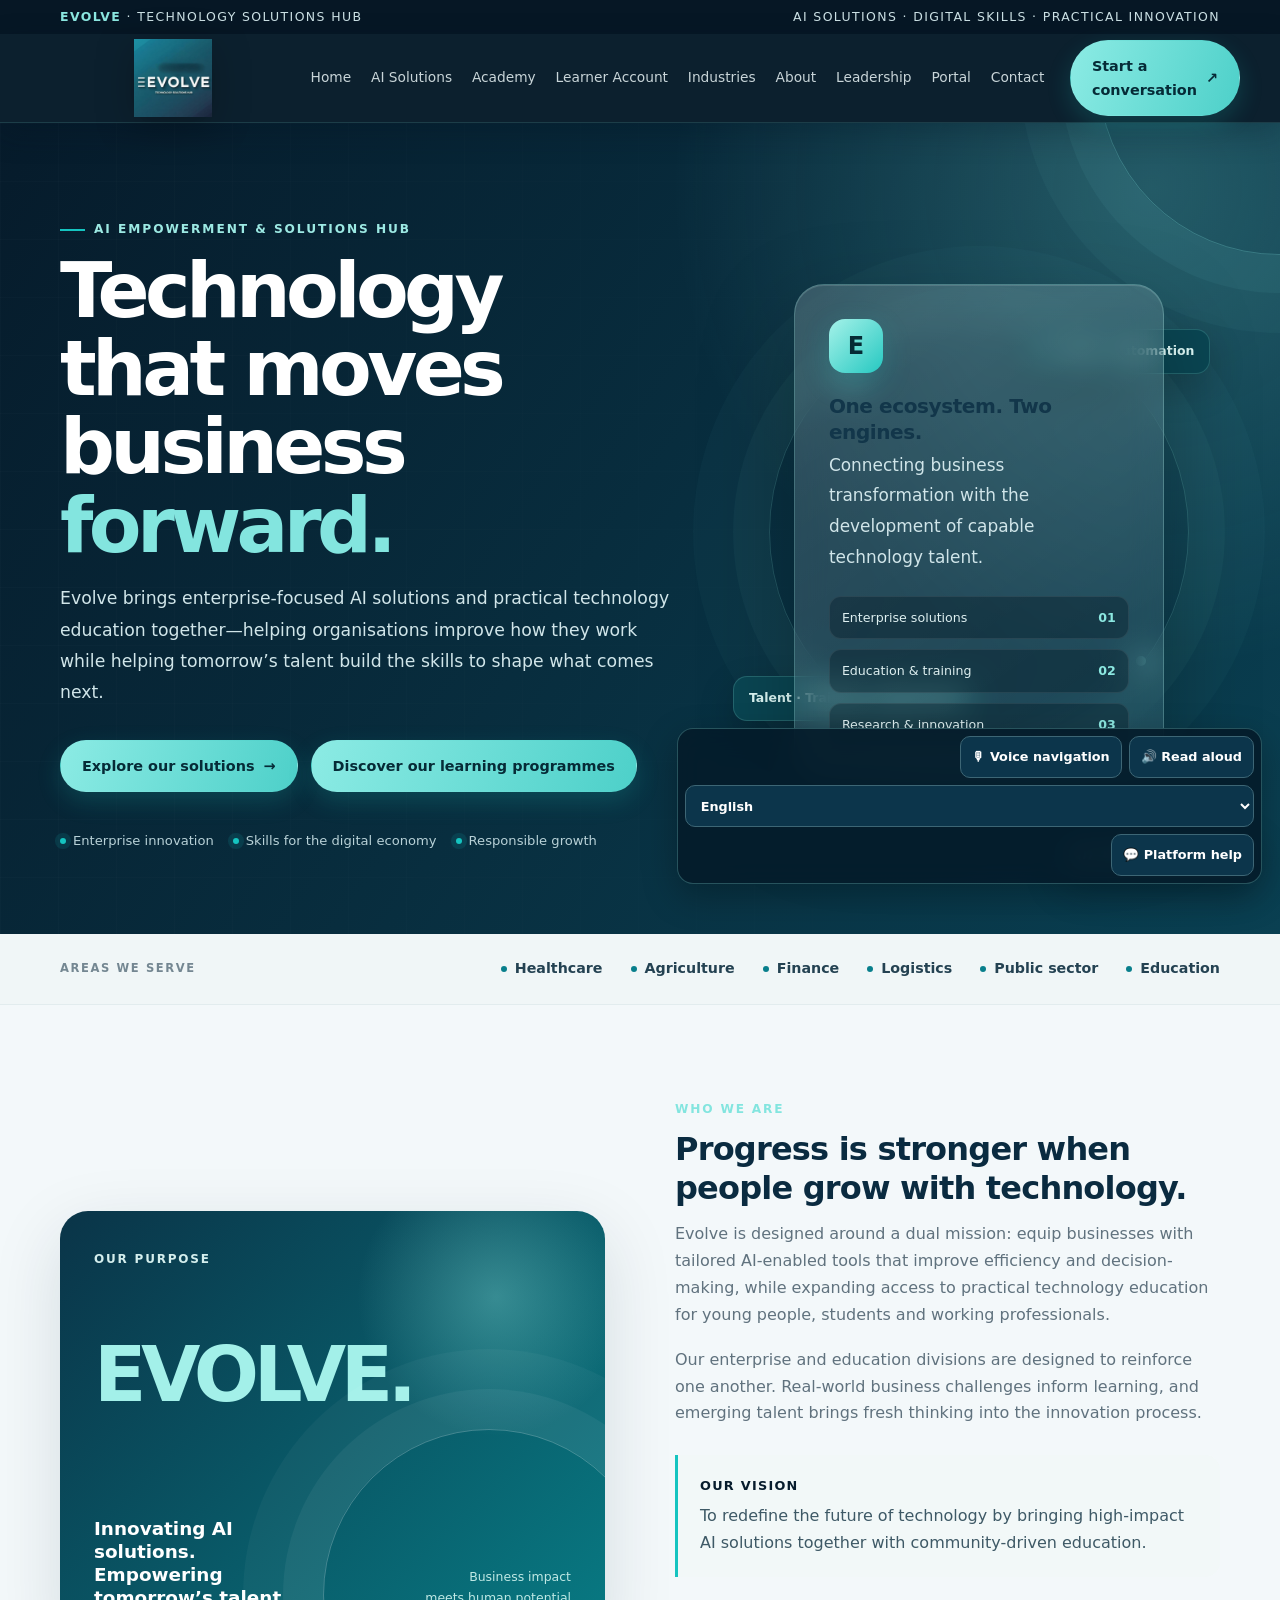
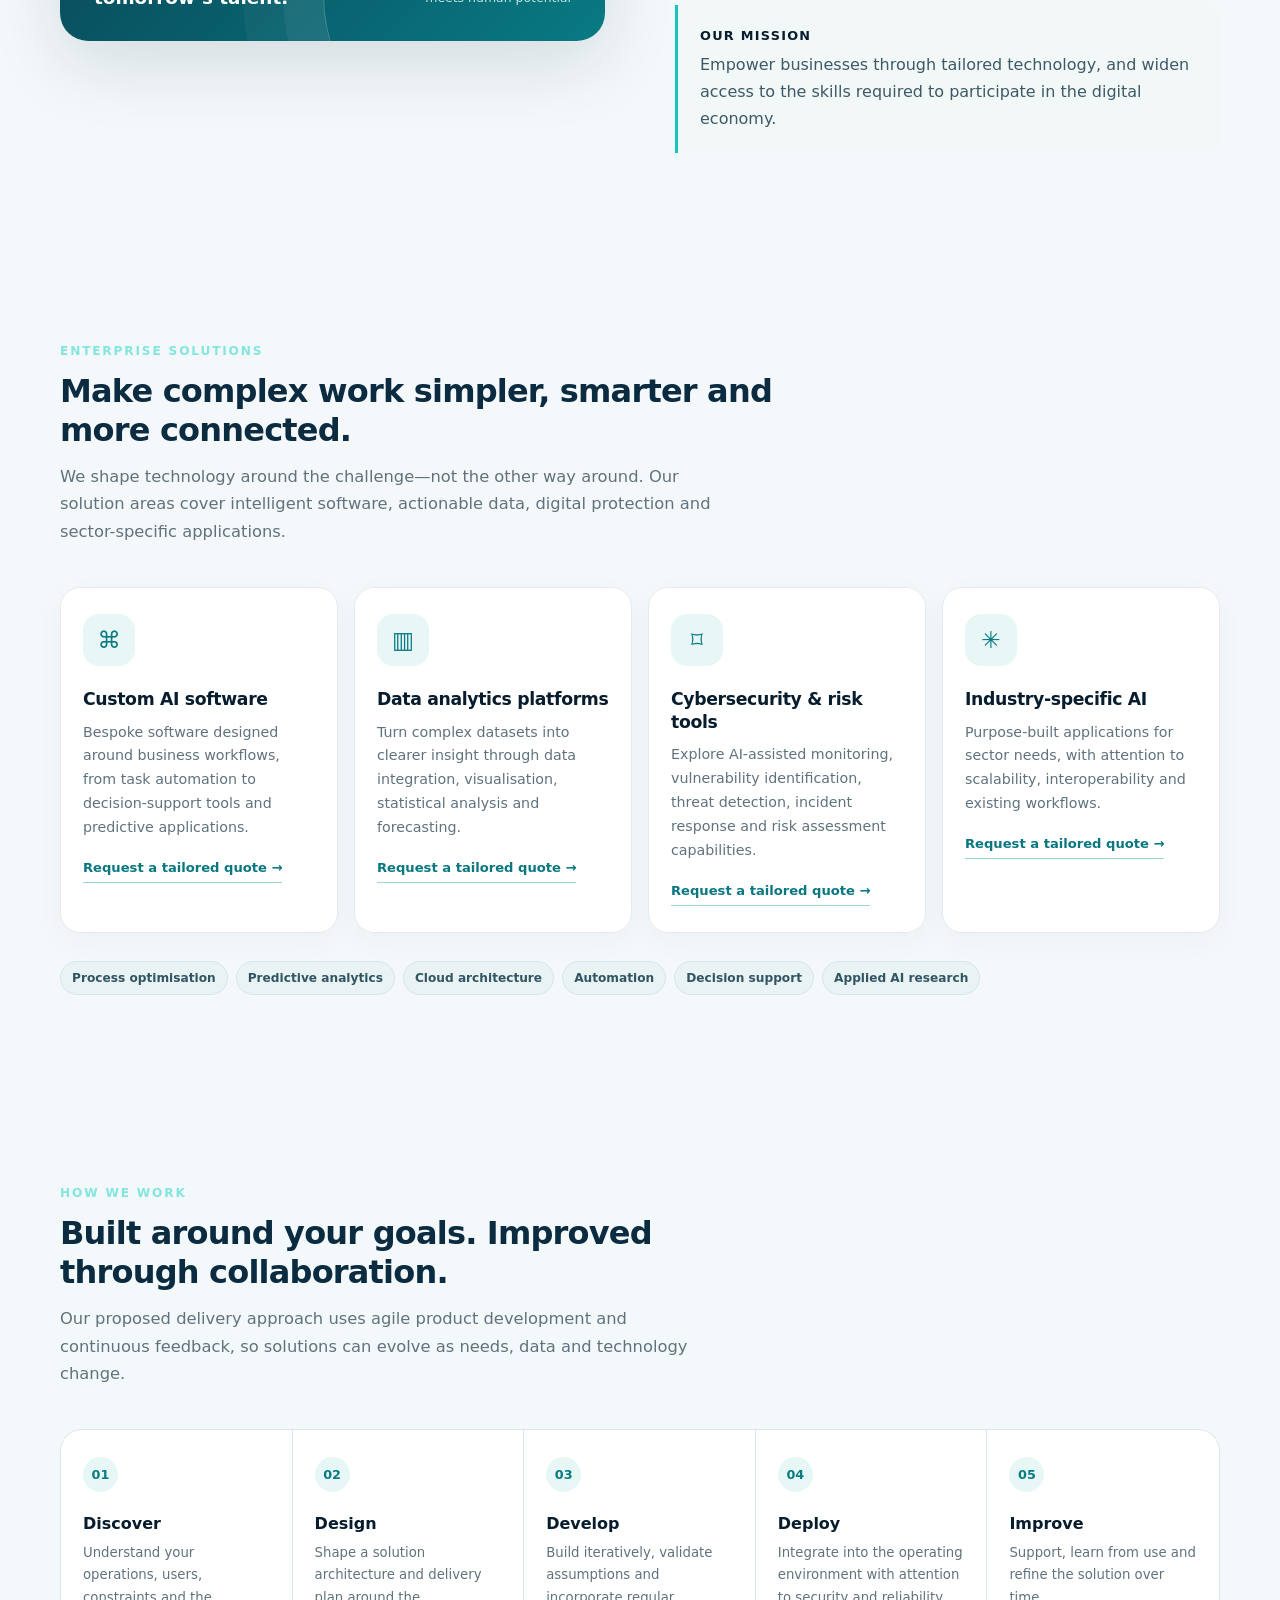
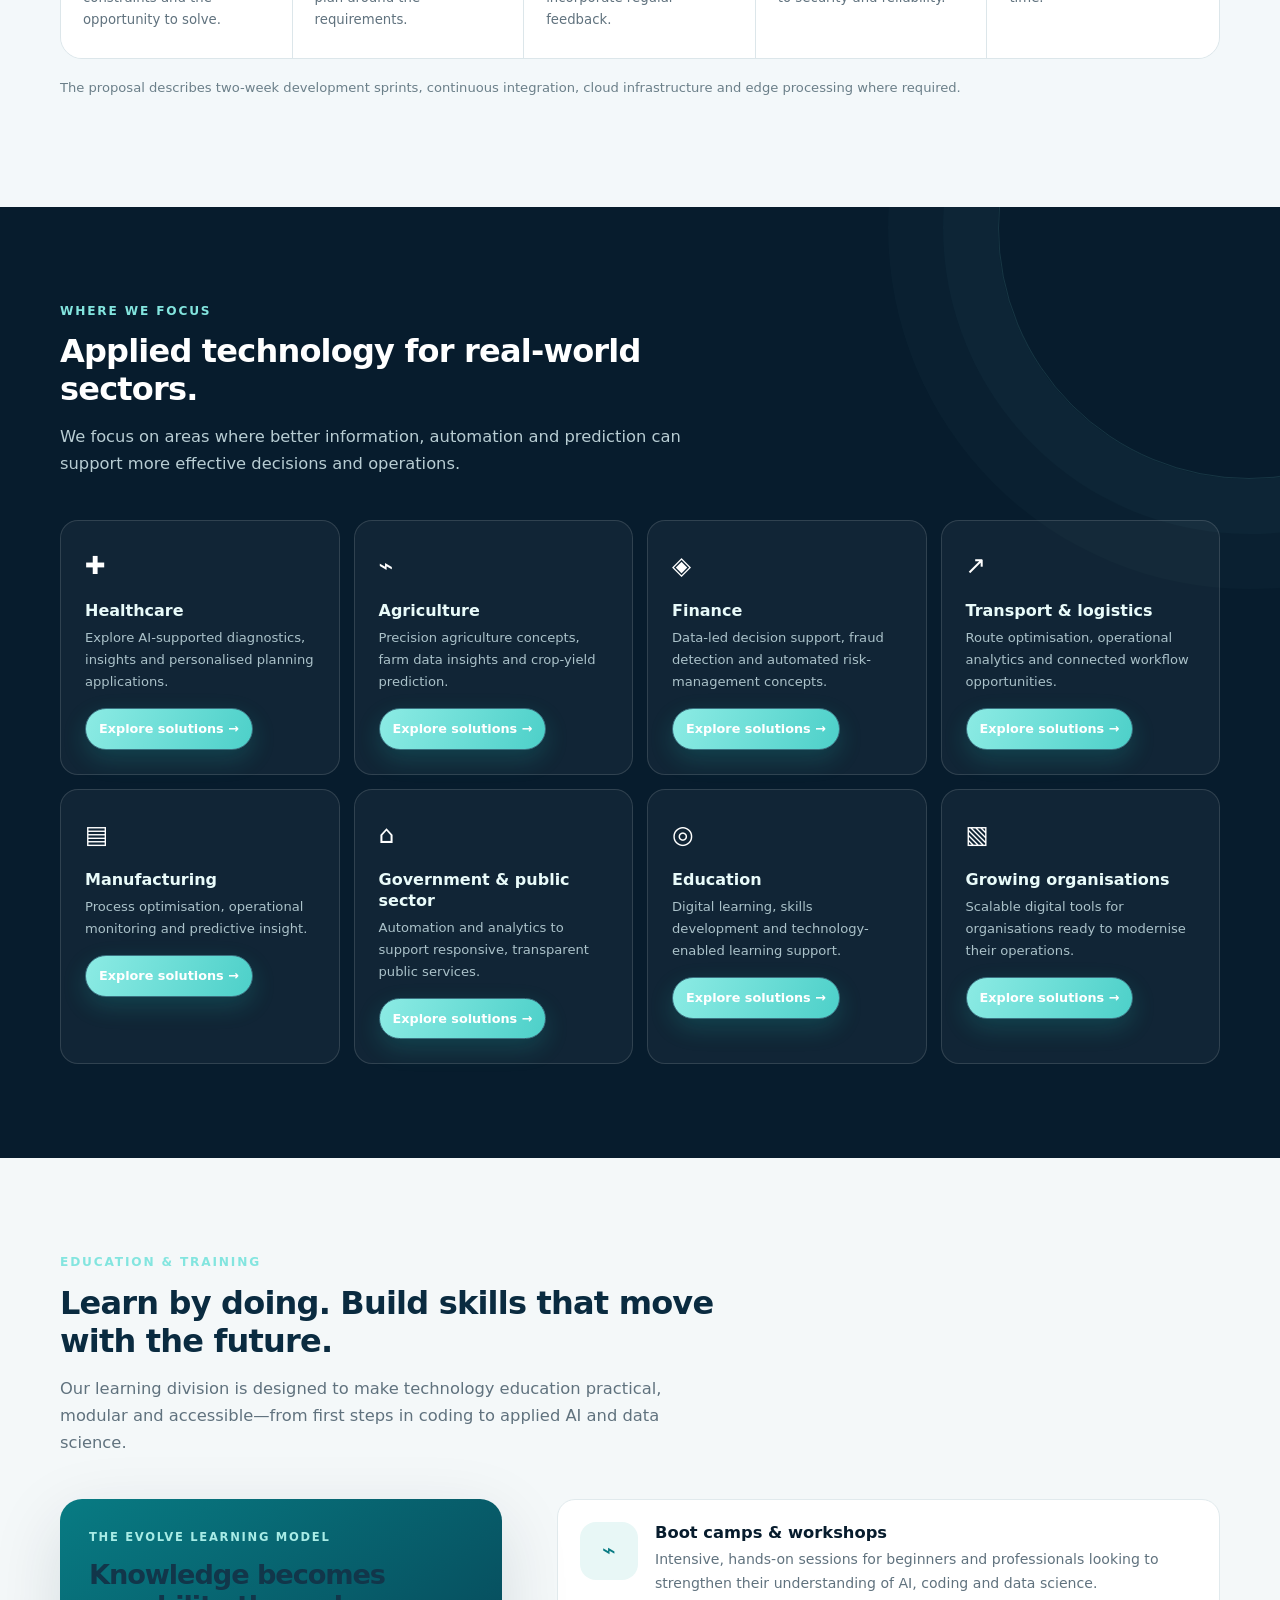
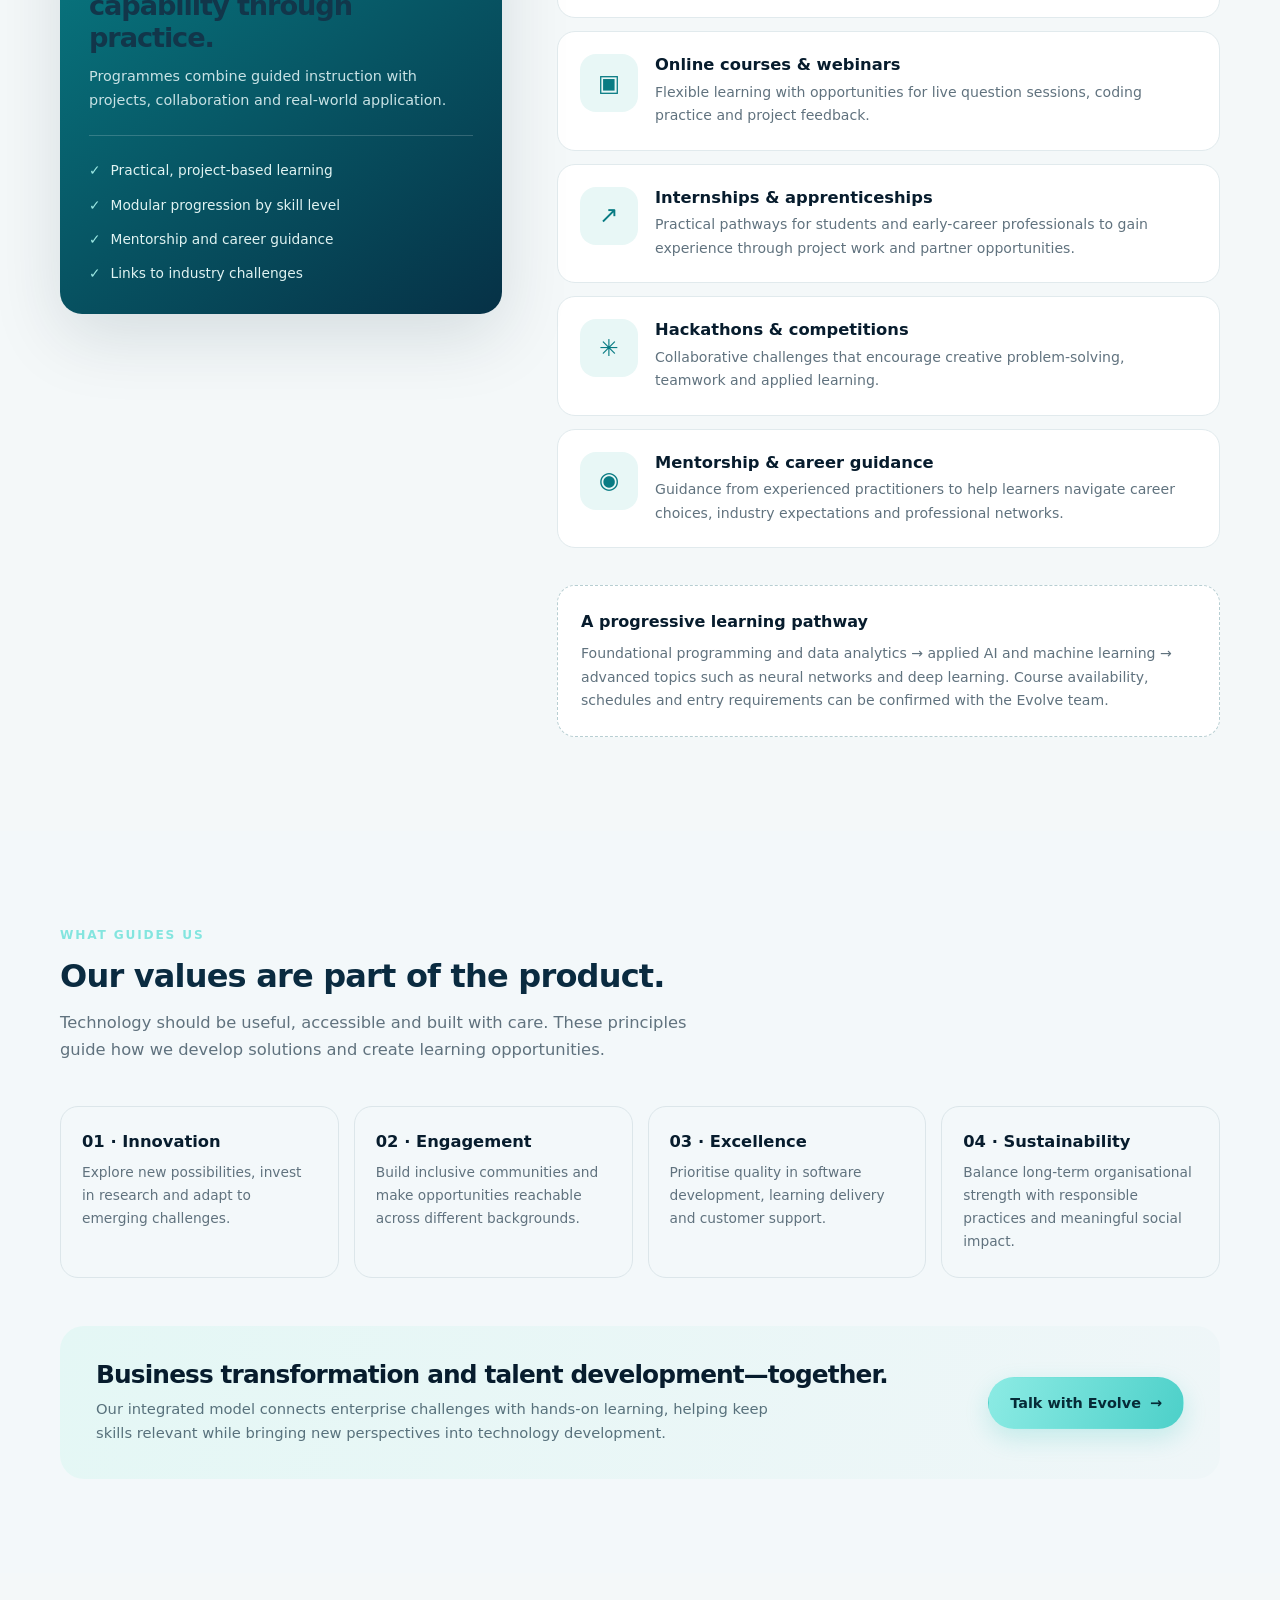
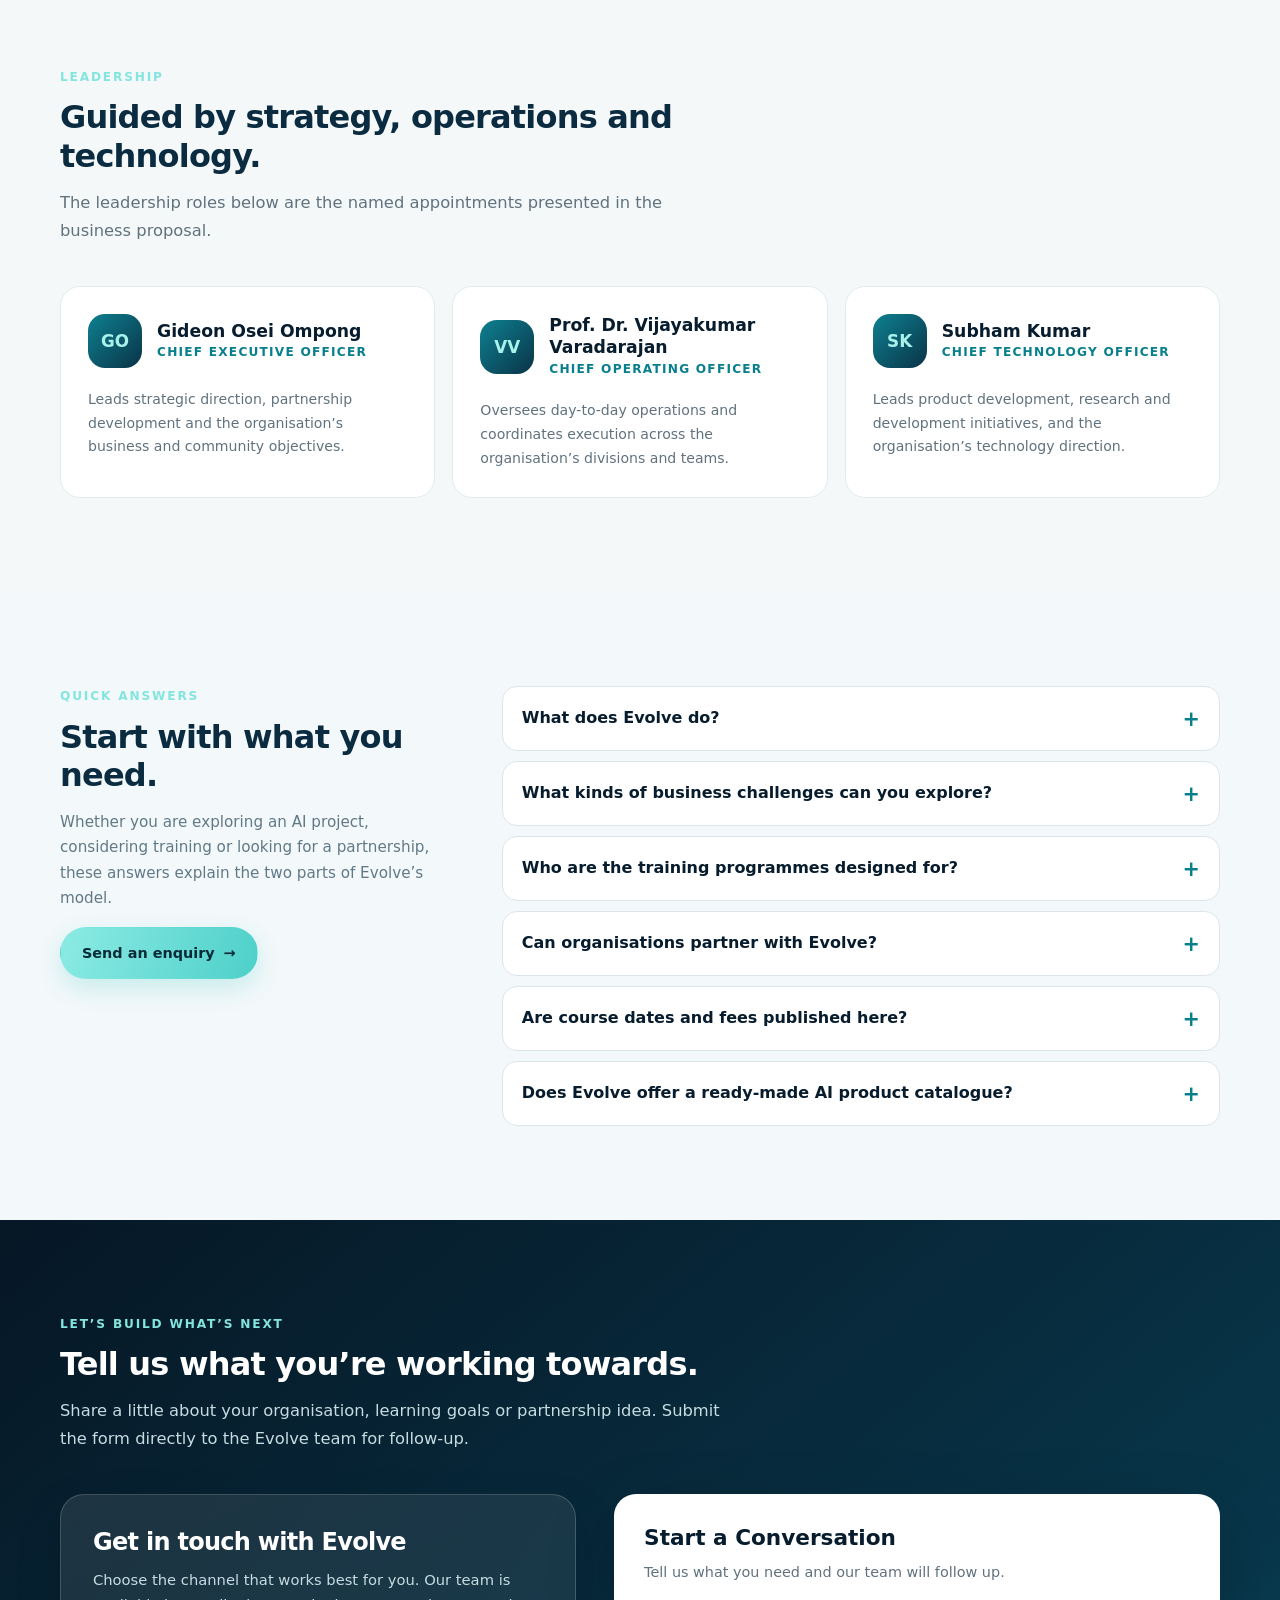
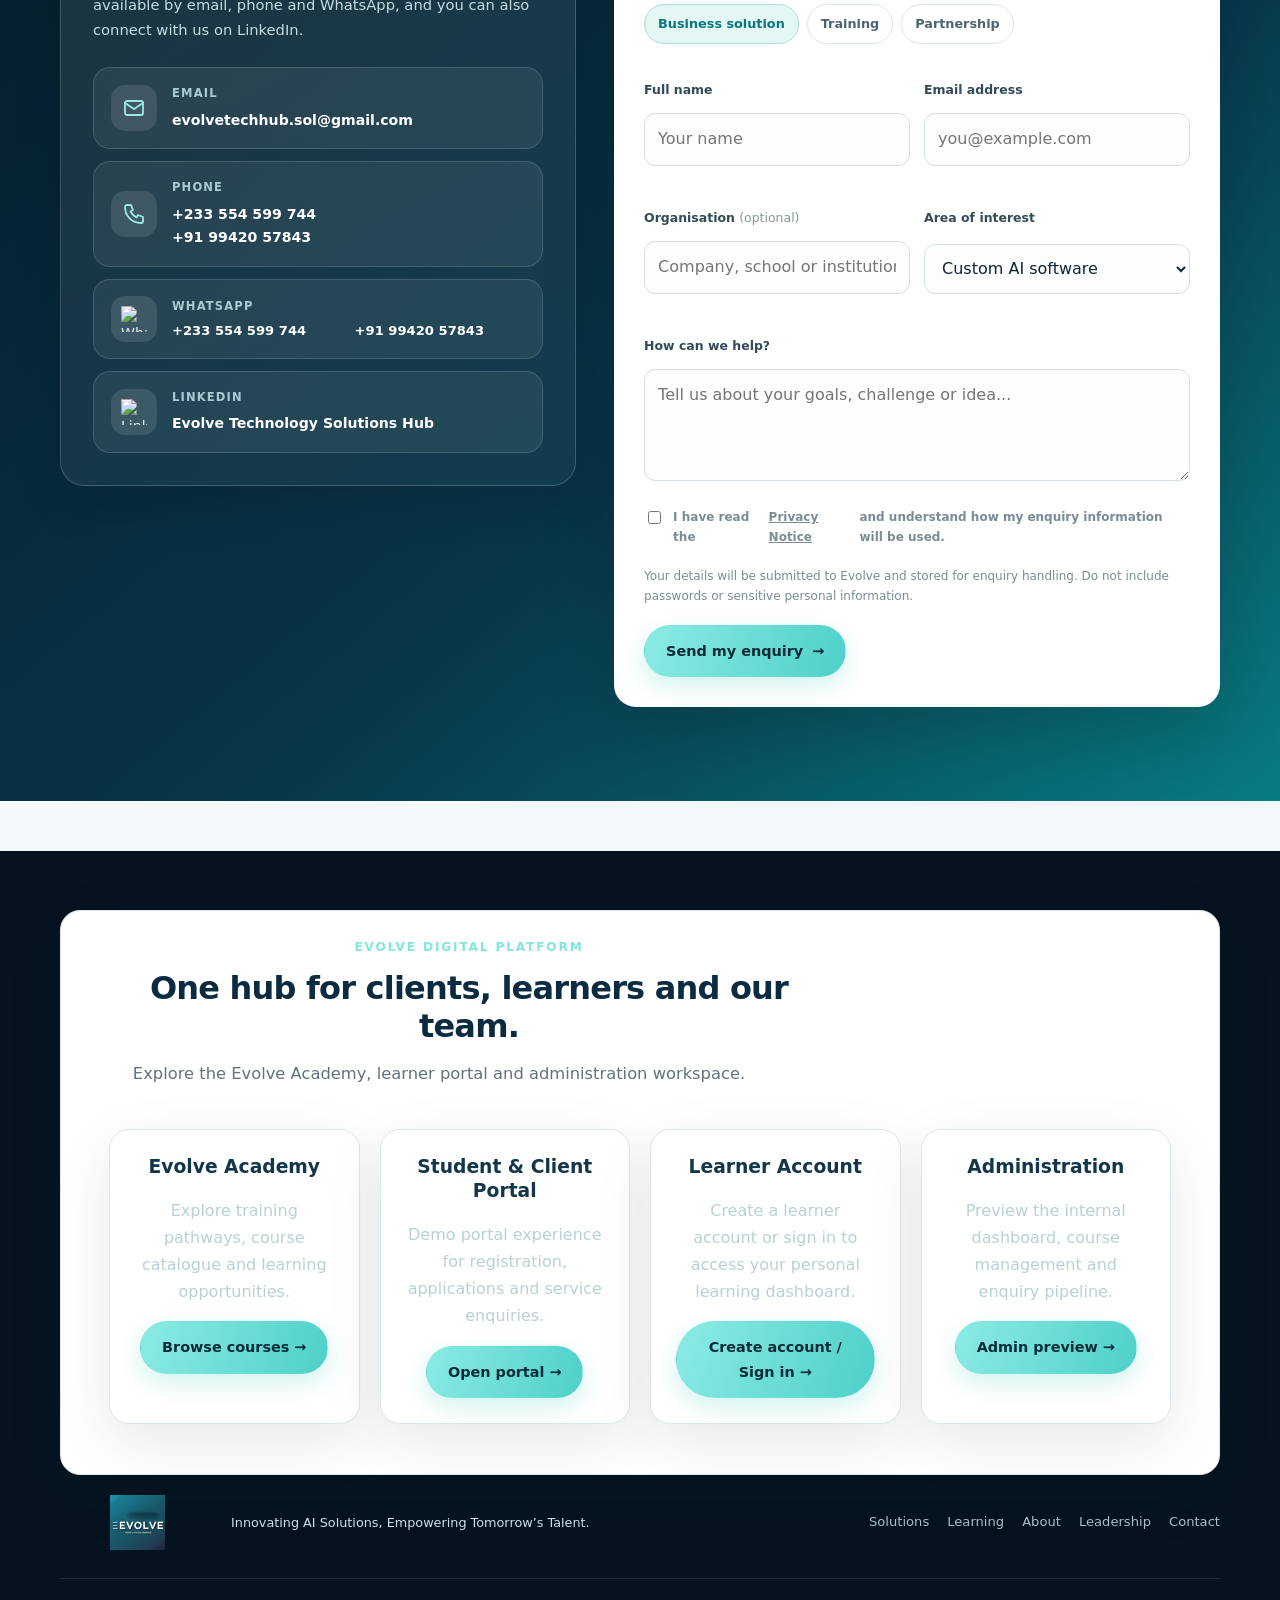
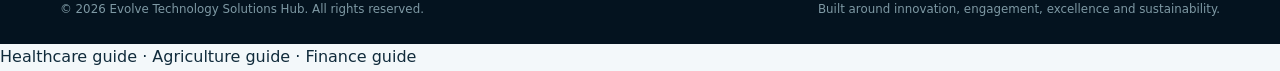
==== evolve-platform 3/index.html @ 127ca8e3 "Refine contact card layout to contain all contact details" ====
<!doctype html>
<html lang="en">
<head>
  <meta charset="utf-8" />
  <meta name="viewport" content="width=device-width, initial-scale=1" />
  <meta name="theme-color" content="#071c2d" />
  <meta name="description" content="Evolve Technology Solutions Hub combines enterprise AI solutions with practical technology education to help businesses innovate and talent thrive." />
  <meta property="og:title" content="Evolve | Technology Solutions Hub" />
  <meta property="og:description" content="Innovating AI solutions. Empowering tomorrow's talent." />
  <meta property="og:type" content="website" />
  <meta property="og:image" content="assets/evolve-logo.jpg" />
  <title>Evolve | Technology Solutions Hub</title>
  <link rel="icon" type="image/png" href="assets/favicon.png" />
  <link rel="manifest" href="manifest.webmanifest" />
  <style>
    :root {
      --navy: #071c2d;
      --navy-2: #0a2b40;
      --teal: #087f8c;
      --teal-bright: #15c4c0;
      --aqua: #8ce8e1;
      --ink: #102433;
      --muted: #60727e;
      --paper: #f5f8fa;
      --line: #dce6ea;
      --white: #fff;
      --shadow: 0 22px 70px rgba(6, 35, 52, .13);
      --radius: 22px;
      --max: 1160px;
    }
    * { box-sizing: border-box; }
    html { scroll-behavior: smooth; scroll-padding-top: 92px; }
    body { margin: 0; font-family: Inter, ui-sans-serif, system-ui, -apple-system, BlinkMacSystemFont, "Segoe UI", sans-serif; color: var(--ink); background: #fff; line-height: 1.65; }
    body.menu-open { overflow: hidden; }
    a { color: inherit; text-decoration: none; }
    button, input, select, textarea { font: inherit; }
    button { cursor: pointer; }
    img { max-width: 100%; display: block; }
    .container { width: min(var(--max), calc(100% - 44px)); margin-inline: auto; }
    .skip-link { position: absolute; left: 16px; top: -80px; z-index: 200; padding: 10px 14px; border-radius: 10px; background: #fff; color: var(--navy); }
    .skip-link:focus { top: 12px; }
    .topline { background: #061725; color: #cce1e5; font-size: .78rem; letter-spacing: .11em; text-transform: uppercase; }
    .topline-inner { display:flex; align-items:center; justify-content:space-between; gap:18px; min-height:34px; }
    .topline strong { color: var(--aqua); font-weight:700; }
    .header { position: sticky; top: 0; z-index: 100; background: rgba(7,28,45,.96); backdrop-filter: blur(16px); border-bottom: 1px solid rgba(255,255,255,.08); }
    .nav-wrap { display:flex; align-items:center; justify-content:space-between; min-height:82px; gap:24px; }
    .brand { display:flex; align-items:center; width:205px; flex:0 0 205px; overflow:hidden; }
    .brand img { width:205px; height:73px; object-fit:contain; object-position:center; border-radius:5px; }
    .nav { display:flex; align-items:center; gap:23px; color:#e7f2f4; font-size:.89rem; }
    .nav a { opacity:.86; transition:opacity .2s,color .2s; }
    .nav a:hover, .nav a:focus-visible { opacity:1; color:var(--aqua); }
    .nav-cta { display:flex; align-items:center; gap:10px; }
    .menu-toggle { display:none; border:1px solid rgba(255,255,255,.24); color:#fff; background:transparent; border-radius:12px; width:44px; height:44px; font-size:1.3rem; }
    .btn { display:inline-flex; align-items:center; justify-content:center; gap:10px; border:0; border-radius:999px; padding:13px 20px; font-weight:700; font-size:.9rem; transition:transform .2s, box-shadow .2s, background .2s; }
    .btn:hover { transform:translateY(-2px); }
    .btn-primary { color:#06232e; background:linear-gradient(105deg,var(--aqua),#63d7d0); box-shadow:0 9px 25px rgba(21,196,192,.18); }
    .btn-primary:hover { box-shadow:0 14px 32px rgba(21,196,192,.27); }
    .btn-outline { color:#fff; border:1px solid rgba(255,255,255,.3); background:rgba(255,255,255,.04); }
    .btn-outline:hover { background:rgba(255,255,255,.11); }
    .btn-dark { background:var(--navy); color:#fff; }
    .btn-light { background:#fff; color:var(--navy); border:1px solid var(--line); }
    .icon { width:19px; height:19px; display:inline-block; flex:0 0 auto; }

    .hero { position:relative; isolation:isolate; overflow:hidden; color:#fff; background:radial-gradient(ellipse at 78% 15%,rgba(21,196,192,.21),transparent 32%),radial-gradient(ellipse at 10% 95%,rgba(7,127,140,.34),transparent 35%),linear-gradient(124deg,#061725 0%,#082b40 57%,#07515b 100%); padding:95px 0 82px; }
    .hero:before { content:""; position:absolute; inset:0; z-index:-1; opacity:.26; background-image:linear-gradient(rgba(255,255,255,.06) 1px,transparent 1px),linear-gradient(90deg,rgba(255,255,255,.06) 1px,transparent 1px); background-size:58px 58px; mask-image:linear-gradient(90deg,black,transparent 88%); }
    .hero:after { content:""; position:absolute; z-index:-1; width:610px; height:610px; right:-210px; top:-230px; border:1px solid rgba(140,232,225,.16); border-radius:50%; box-shadow:0 0 0 55px rgba(140,232,225,.035),0 0 0 110px rgba(140,232,225,.025),0 0 0 165px rgba(140,232,225,.018); }
    .hero-grid { display:grid; grid-template-columns:1.16fr .84fr; align-items:center; gap:58px; }
    .eyebrow { display:inline-flex; align-items:center; gap:9px; color:#9ce9e3; font-size:.76rem; text-transform:uppercase; letter-spacing:.16em; font-weight:800; }
    .eyebrow:before { content:""; width:25px; height:2px; background:var(--teal-bright); }
    h1 { font-size:clamp(2.7rem,6.1vw,5.25rem); line-height:1.02; letter-spacing:-.055em; margin:19px 0 22px; max-width:760px; }
    h1 span { color:#83e5df; }
    .hero-copy { max-width:620px; color:#d4e5e9; font-size:1.08rem; line-height:1.8; }
    .hero-actions { display:flex; flex-wrap:wrap; align-items:center; gap:13px; margin-top:31px; }
    .hero-foot { display:flex; align-items:center; flex-wrap:wrap; gap:19px; margin-top:38px; color:#b8d1d7; font-size:.82rem; }
    .hero-foot span { display:inline-flex; align-items:center; gap:7px; }
    .hero-foot b { width:6px; height:6px; border-radius:50%; background:var(--teal-bright); box-shadow:0 0 0 5px rgba(21,196,192,.12); }
    .hero-panel { position:relative; min-height:410px; display:grid; place-items:center; }
    .orbit { position:absolute; width:min(390px,90vw); aspect-ratio:1; border:1px solid rgba(140,232,225,.2); border-radius:50%; box-shadow:0 0 0 36px rgba(140,232,225,.035),0 0 0 76px rgba(140,232,225,.025); }
    .orbit:before,.orbit:after { content:""; position:absolute; width:10px; height:10px; border-radius:50%; background:#8ce8e1; box-shadow:0 0 22px #8ce8e1; }
    .orbit:before { top:13%; left:18%; }.orbit:after { bottom:18%; right:10%; }
    .hub-card { position:relative; width:min(340px,100%); padding:30px; border:1px solid rgba(255,255,255,.17); border-radius:28px; background:linear-gradient(150deg,rgba(255,255,255,.13),rgba(255,255,255,.045)); box-shadow:0 32px 100px rgba(0,0,0,.22); backdrop-filter:blur(16px); }
    .hub-mark { width:54px; height:54px; border-radius:16px; display:grid; place-items:center; color:#052b35; background:linear-gradient(135deg,#a5f2e9,#26c8c1); font-size:1.5rem; font-weight:900; box-shadow:0 10px 30px rgba(21,196,192,.2); }
    .hub-card h3 { font-size:1.25rem; margin:20px 0 5px; letter-spacing:-.02em; }
    .hub-card p { color:#c7dfe3; font-size:.9rem; margin:0; }
    .hub-lines { margin-top:24px; display:grid; gap:10px; }
    .hub-line { display:flex; align-items:center; justify-content:space-between; gap:12px; padding:10px 12px; background:rgba(2,22,34,.35); border:1px solid rgba(255,255,255,.08); border-radius:12px; font-size:.79rem; color:#deeff0; }
    .hub-line span:last-child { color:#8ce8e1; font-weight:800; }
    .float-chip { position:absolute; padding:11px 15px; border-radius:14px; color:#dffaf8; background:#0a4653; border:1px solid rgba(140,232,225,.2); box-shadow:0 14px 36px rgba(0,0,0,.2); font-size:.78rem; font-weight:700; }
    .float-chip.one { top:9%; right:2%; }.float-chip.two { bottom:12%; left:-1%; }

    .trust-strip { background:#f0f6f7; border-bottom:1px solid #e2ecee; }
    .trust-inner { display:flex; align-items:center; justify-content:space-between; flex-wrap:wrap; gap:14px 28px; padding:23px 0; }
    .trust-label { color:#748792; font-size:.72rem; font-weight:800; letter-spacing:.14em; text-transform:uppercase; }
    .trust-items { display:flex; flex-wrap:wrap; gap:13px 28px; color:#244252; font-weight:750; font-size:.89rem; }
    .trust-items span { display:inline-flex; align-items:center; gap:8px; }
    .trust-items span:before { content:""; width:6px;height:6px;border-radius:50%;background:var(--teal); }
    section { padding:94px 0; }
    .section-head { max-width:720px; margin-bottom:42px; }
    .kicker { color:var(--teal); font-size:.76rem; font-weight:850; letter-spacing:.16em; text-transform:uppercase; }
    h2 { margin:11px 0 14px; font-size:clamp(2rem,4vw,3.25rem); line-height:1.12; letter-spacing:-.045em; color:var(--navy); }    .section-head p { margin:0; color:var(--muted); font-size:1.02rem; max-width:660px; }
    .two-col { display:grid; grid-template-columns:1fr 1fr; align-items:center; gap:70px; }
    .visual-panel { position:relative; min-height:430px; border-radius:28px; overflow:hidden; padding:34px; color:#fff; background:radial-gradient(circle at 80% 20%,rgba(140,232,225,.35),transparent 25%),linear-gradient(135deg,#0a3448,#087a83); box-shadow:var(--shadow); }
    .visual-panel:after { content:""; position:absolute; right:-50px; bottom:-120px; width:330px;height:330px;border:1px solid rgba(255,255,255,.24);border-radius:50%;box-shadow:0 0 0 40px rgba(255,255,255,.05),0 0 0 80px rgba(255,255,255,.035); }
    .visual-panel .big-word { display:block; font-size:clamp(3rem,6vw,5rem); font-weight:900; letter-spacing:-.07em; line-height:1; color:#a3f0e9; margin-top:65px; }
    .visual-panel .small-label { color:#d4eeed; letter-spacing:.15em; text-transform:uppercase; font-size:.75rem; font-weight:800; }
    .visual-panel .panel-bottom { position:absolute; bottom:32px; left:34px; right:34px; display:flex; justify-content:space-between; align-items:end; gap:16px; z-index:1; }
    .visual-panel .panel-bottom strong { max-width:210px; font-size:1.15rem; line-height:1.25; }
    .visual-panel .panel-bottom span { color:#bfe8e4; font-size:.78rem; text-align:right; }
    .mission-copy p { color:var(--muted); margin:0 0 18px; }
    .statement { margin-top:28px; padding:20px 22px; border-left:3px solid var(--teal-bright); background:#f2f8f8; border-radius:0 15px 15px 0; }
    .statement strong { display:block; color:var(--navy); font-size:.8rem; text-transform:uppercase; letter-spacing:.1em; margin-bottom:6px; }
    .statement p { margin:0; color:#3e5966; }

    .solutions { background:var(--paper); }
    .card-grid { display:grid; grid-template-columns:repeat(4,1fr); gap:16px; }
    .service-card { background:#fff; border:1px solid #e4ecef; border-radius:20px; padding:26px 22px; min-height:260px; box-shadow:0 8px 28px rgba(8,45,62,.035); transition:transform .22s,box-shadow .22s,border-color .22s; }
    .service-card:hover { transform:translateY(-6px); box-shadow:var(--shadow); border-color:#b4d8d9; }
    .service-icon { width:52px;height:52px;display:grid;place-items:center;border-radius:16px;background:#e8f7f6;color:#087b83;font-size:1.45rem;margin-bottom:22px; }
    .service-card h3 { margin:0 0 10px; font-size:1.08rem; color:var(--navy); letter-spacing:-.02em; }
    .service-card p { margin:0; color:var(--muted); font-size:.89rem; }
    .service-quote{display:inline-flex;align-items:center;margin-top:17px;color:#087780;font-size:.82rem;font-weight:850;text-decoration:none;border-bottom:1px solid #9bd7d3;padding-bottom:3px}.service-quote:hover{color:#064c59;border-color:#064c59}
    .tag-row { display:flex; flex-wrap:wrap; gap:8px; margin-top:28px; }
    .tag { background:#e9f3f4; border:1px solid #d5e6e8; color:#315563; padding:6px 11px; font-size:.76rem; font-weight:700; border-radius:999px; }

    .process-grid { display:grid; grid-template-columns:repeat(5,1fr); gap:0; border:1px solid var(--line); border-radius:22px; overflow:hidden; }
    .process-step { padding:27px 22px; border-right:1px solid var(--line); background:#fff; }
    .process-step:last-child { border-right:0; }
    .step-num { width:35px;height:35px;border-radius:50%;display:grid;place-items:center;color:#087b83;background:#e7f7f5;font-size:.8rem;font-weight:900;margin-bottom:22px; }
    .process-step h3 { color:var(--navy); font-size:1rem; margin:0 0 7px; }
    .process-step p { margin:0; font-size:.83rem; color:var(--muted); }
    .process-note { margin-top:18px; color:#6b7f89; font-size:.82rem; }

    .sectors { background:#071c2d; color:#fff; position:relative; overflow:hidden; }
    .sectors:after { content:""; position:absolute; width:500px;height:500px;border:1px solid rgba(140,232,225,.12);border-radius:50%;right:-220px;top:-230px;box-shadow:0 0 0 55px rgba(140,232,225,.025),0 0 0 110px rgba(140,232,225,.02); }
    .sectors h2 { color:#fff; }.sectors .section-head p { color:#b8cdd3; }
    .sector-grid { display:grid; grid-template-columns:repeat(4,1fr); gap:14px; position:relative; z-index:1; }
    .sector-card { padding:24px; min-height:168px; border:1px solid rgba(255,255,255,.13); border-radius:18px; background:rgba(255,255,255,.045); transition:background .2s,transform .2s; }
    .sector-card:hover { background:rgba(255,255,255,.09); transform:translateY(-4px); }
    .sector-card .sector-emoji { font-size:1.55rem; }.sector-card h3 { color:#e9fbfa; margin:15px 0 5px; font-size:1rem; }.sector-card p { color:#abc2ca; font-size:.82rem; margin:0; }

    .learning { background:#f4f8f9; }
    .learning-layout { display:grid; grid-template-columns:.8fr 1.2fr; gap:55px; align-items:start; }
    .learning-aside { position:sticky; top:115px; padding:29px; color:#fff; border-radius:22px; background:linear-gradient(145deg,#087b83,#063146); box-shadow:var(--shadow); }
    .learning-aside .label { font-size:.72rem; color:#a8ece6; text-transform:uppercase; letter-spacing:.15em; font-weight:800; }
    .learning-aside h3 { margin:12px 0 11px; font-size:1.7rem; letter-spacing:-.04em; line-height:1.15; }
    .learning-aside p { color:#c8e2e5; font-size:.9rem; margin:0; }
    .learning-aside .mini-line { height:1px; background:rgba(255,255,255,.18); margin:23px 0; }
    .learning-aside ul { padding:0; list-style:none; display:grid; gap:11px; margin:0; color:#e0f3f2; font-size:.86rem; }
    .learning-aside li:before { content:"✓"; margin-right:10px; color:#9ce9e3; font-weight:900; }
    .learning-list { display:grid; gap:13px; }
    .learning-item { display:grid; grid-template-columns:58px 1fr; gap:17px; padding:22px; background:#fff; border:1px solid #e1eaed; border-radius:18px; }
    .learning-item .service-icon { margin:0; width:58px; height:58px; }
    .learning-item h3 { margin:0 0 5px; color:var(--navy); font-size:1.02rem; }.learning-item p { margin:0; color:var(--muted); font-size:.88rem; }
    .pathway { margin-top:24px; padding:23px; background:#fff; border:1px dashed #b7ced2; border-radius:18px; }
    .pathway strong { color:var(--navy); }.pathway p { color:var(--muted); font-size:.88rem; margin:6px 0 0; }

    .values-grid { display:grid; grid-template-columns:repeat(4,1fr); gap:15px; }
    .value-card { padding:24px 21px; border:1px solid var(--line); border-radius:18px; }
    .value-card h3 { color:var(--navy); margin:0 0 9px; font-size:1.02rem; }.value-card p { color:var(--muted); margin:0; font-size:.86rem; }
    .dual-banner { margin-top:48px; padding:33px 36px; border-radius:24px; background:linear-gradient(110deg,#e4f7f5,#eff6f8); display:flex; justify-content:space-between; align-items:center; gap:25px; }
    .dual-banner h3 { color:var(--navy); font-size:1.55rem; letter-spacing:-.035em; margin:0 0 5px; }.dual-banner p { color:#58717c; margin:0; font-size:.92rem; max-width:690px; }

    .leadership { background:#f4f8f9; }
    .leaders { display:grid; grid-template-columns:repeat(3,1fr); gap:17px; }
    .leader { padding:27px; background:#fff; border:1px solid #e2ebee; border-radius:20px; }
    .leader-top { display:flex; align-items:center; gap:15px; margin-bottom:20px; }
    .avatar { width:54px;height:54px; flex:0 0 54px; display:grid;place-items:center;border-radius:17px;background:linear-gradient(135deg,#0d8190,#0a3348);color:#a9f2eb;font-weight:900; font-size:1.05rem; }
    .leader h3 { color:var(--navy); font-size:1.08rem; margin:0; }.leader .role { color:var(--teal); font-weight:800; font-size:.76rem; text-transform:uppercase; letter-spacing:.1em; }
    .leader p { margin:0; color:var(--muted); font-size:.88rem; }
    .leadership-note { margin-top:17px; color:#72858e; font-size:.82rem; }

    .faq-grid { display:grid; grid-template-columns:.7fr 1.3fr; gap:55px; align-items:start; }
    .faq-aside { color:var(--muted); font-size:.95rem; }.faq-list { display:grid; gap:10px; }
    details { border:1px solid var(--line); border-radius:15px; background:#fff; padding:0 19px; }
    summary { cursor:pointer; list-style:none; padding:18px 28px 18px 0; color:var(--navy); font-weight:750; position:relative; }
    summary::-webkit-details-marker { display:none; }
    summary:after { content:"+"; position:absolute; right:0; top:15px; color:var(--teal); font-size:1.3rem; }
    details[open] summary:after { content:"−"; }
    details p { color:var(--muted); margin:0 0 18px; font-size:.9rem; }

    .contact { background:linear-gradient(140deg,#061725,#08364a 62%,#087c83); color:#fff; }
    .contact h2 { color:#fff; }.contact .section-head p { color:#c6dce1; }
    .contact-grid { display:grid; grid-template-columns:.92fr 1.08fr; gap:38px; align-items:start; }
    .contact-info { padding:32px; border:1px solid rgba(255,255,255,.18); border-radius:24px; background:linear-gradient(155deg,rgba(255,255,255,.095),rgba(255,255,255,.045)); box-shadow:0 18px 48px rgba(0,0,0,.12); }
    .contact-info h3 { margin:0 0 9px; font-size:1.5rem; letter-spacing:-.03em; color:#fff; }.contact-info p { color:#c6dce1; font-size:.92rem; line-height:1.7; margin:0 0 25px; }
    .contact-points { display:grid; grid-template-columns:1fr; gap:12px; color:#e2f2f3; font-size:.88rem; }
    .contact-item { display:flex; align-items:center; gap:15px; min-width:0; padding:16px 17px; border:1px solid rgba(255,255,255,.14); border-radius:17px; background:rgba(255,255,255,.065); }
    .contact-item.wide { grid-column:auto; }
    .contact-icon { width:46px; height:46px; flex:0 0 46px; display:grid; place-items:center; border-radius:14px; background:rgba(255,255,255,.11); }
    .contact-icon img { width:26px; height:26px; object-fit:contain; }
    .contact-icon svg { width:24px; height:24px; fill:none; stroke:#9ce9e3; stroke-width:1.8; stroke-linecap:round; stroke-linejoin:round; }
    .contact-item > div { min-width:0; flex:1; }
    .contact-label { display:block; color:#a9cbd2; font-size:.72rem; font-weight:800; letter-spacing:.1em; text-transform:uppercase; margin-bottom:5px; }
    .contact-item a { color:#fff; display:inline-block; max-width:100%; overflow-wrap:anywhere; font-weight:650; line-height:1.55; }
    .contact-item a:hover { color:#9ce9e3; text-decoration:underline; }
    .contact-links { display:grid; grid-template-columns:repeat(2,minmax(0,1fr)); gap:7px 12px; }
    .contact-links a { font-size:.82rem; white-space:nowrap; }
    .form-card { padding:30px; color:var(--ink); background:#fff; border-radius:22px; box-shadow:0 24px 70px rgba(0,0,0,.17); }
    .form-tabs { display:flex; gap:8px; flex-wrap:wrap; margin-bottom:22px; }
    .form-tab { border:1px solid #dbe6e9; border-radius:999px; padding:8px 13px; background:#fff; color:#4b6470; font-size:.8rem; font-weight:800; }
    .form-tab[aria-pressed="true"] { background:#e5f7f5; color:#087780; border-color:#a7deda; }
    .form-grid { display:grid; grid-template-columns:1fr 1fr; gap:14px; }
    .field { display:grid; gap:6px; }.field.full { grid-column:1/-1; }
    .field label { color:#314b58; font-size:.78rem; font-weight:800; }
    .field input,.field select,.field textarea { width:100%; border:1px solid #d5e1e5; border-radius:11px; padding:12px 13px; color:var(--ink); background:#fbfdfe; outline:0; }
    .field input:focus,.field select:focus,.field textarea:focus { border-color:#0b9fa0; box-shadow:0 0 0 3px rgba(21,196,192,.13); }
    .field textarea { min-height:112px; resize:vertical; }
    .form-note { color:#788c95; font-size:.75rem; margin:12px 0 19px; }
    .form-status { display:none; margin-top:15px; padding:13px; color:#285664; background:#eaf8f6; border:1px solid #ccece7; border-radius:12px; font-size:.83rem; }
    .form-status.show { display:block; }.form-status button { border:0; background:none; color:#087780; font-weight:900; text-decoration:underline; padding:0; }    .footer { background:#04131f; color:#a9c0c9; padding:39px 0 24px; }
    .footer-top { display:flex; justify-content:space-between; align-items:center; gap:25px; padding-bottom:28px; border-bottom:1px solid rgba(255,255,255,.1); }
    .footer-brand { display:flex; align-items:center; gap:16px; }.footer-brand img { width:155px; height:55px; object-fit:contain; border-radius:4px; }.footer-brand span { color:#cfe0e5; font-size:.8rem; }
    .footer-links { display:flex; flex-wrap:wrap; gap:18px; font-size:.82rem; }.footer-links a:hover { color:#91e7df; }
    .footer-bottom { display:flex; align-items:center; justify-content:space-between; gap:18px; padding-top:21px; color:#7e99a4; font-size:.74rem; }
    .speak-control { position:fixed; right:22px; bottom:22px; z-index:50; display:flex; align-items:center; gap:9px; padding:12px 16px; border:1px solid rgba(255,255,255,.1); border-radius:999px; background:#0a3949; color:#fff; box-shadow:0 12px 35px rgba(3,21,32,.3); font-size:.82rem; font-weight:800; }
    .speak-control:hover { background:#0d5260; }.speak-control[aria-pressed="true"] { background:#0b7a80; }
    .reveal { opacity:0; transform:translateY(18px); transition:opacity .65s ease,transform .65s ease; }.reveal.visible { opacity:1; transform:none; }
    :focus-visible { outline:3px solid #40c9c0; outline-offset:3px; }
    @media (max-width:1000px) {
      .nav { gap:14px; font-size:.82rem; }.nav-cta .btn { padding:11px 15px; }
      .hero-grid { gap:28px; }.card-grid { grid-template-columns:repeat(2,1fr); }.sector-grid { grid-template-columns:repeat(2,1fr); }
      .process-grid { grid-template-columns:repeat(3,1fr); }.process-step:nth-child(3) { border-right:0; }.process-step:nth-child(-n+3) { border-bottom:1px solid var(--line); }
      .values-grid { grid-template-columns:repeat(2,1fr); }
    }
    @media (max-width:760px) {
      .container { width:min(100% - 32px,var(--max)); }.topline-inner { justify-content:center; text-align:center; }.topline-inner span:last-child { display:none; }
      .nav-wrap { min-height:72px; }.brand { width:174px; flex-basis:174px; }.brand img { width:174px; height:62px; }
      .menu-toggle { display:inline-grid; place-items:center; }.nav-cta { margin-left:auto; }.nav-cta .btn { display:none; }
      .nav { display:none; position:fixed; inset:72px 0 0; padding:25px 28px 40px; background:#071c2d; flex-direction:column; align-items:stretch; gap:0; overflow-y:auto; font-size:1rem; }
      .nav.open { display:flex; }.nav a { padding:16px 0; border-bottom:1px solid rgba(255,255,255,.09); }
      .hero { padding:70px 0 62px; }.hero-grid { grid-template-columns:1fr; }.hero h1 { font-size:clamp(2.8rem,13vw,4.3rem); }.hero-panel { min-height:340px; }.orbit { width:280px; }.hub-card { width:min(310px,100%); }.float-chip.one { right:0; }.float-chip.two { left:0; }
      section { padding:70px 0; }.two-col,.learning-layout,.faq-grid,.contact-grid { grid-template-columns:1fr; gap:30px; }.visual-panel { min-height:330px; }.learning-aside { position:relative; top:auto; }
      .leaders { grid-template-columns:1fr; }.process-grid { grid-template-columns:1fr 1fr; }.process-step { border-bottom:1px solid var(--line); }.process-step:nth-child(odd) { border-right:1px solid var(--line); }.process-step:nth-child(even) { border-right:0; }.process-step:last-child { grid-column:1/-1; border-bottom:0; }
      .dual-banner { flex-direction:column; align-items:flex-start; padding:27px; }.footer-top,.footer-bottom { flex-direction:column; align-items:flex-start; }.speak-control { right:13px; bottom:13px; padding:11px 13px; }
    }
    @media (max-width:480px) {
      .hero-actions .btn { width:100%; }.trust-inner { align-items:flex-start; }.trust-items { gap:10px 15px; font-size:.8rem; }
      .card-grid,.sector-grid,.values-grid { grid-template-columns:1fr; }.service-card { min-height:unset; }.process-grid { grid-template-columns:1fr; }.process-step,.process-step:nth-child(odd),.process-step:nth-child(even) { border-right:0; border-bottom:1px solid var(--line); }.process-step:last-child { grid-column:auto; border-bottom:0; }
      .learning-item { grid-template-columns:48px 1fr; padding:17px; gap:13px; }.learning-item .service-icon { width:48px;height:48px; }.form-card { padding:21px; }.form-grid { grid-template-columns:1fr; }.field.full { grid-column:auto; }
      .footer-brand { align-items:flex-start; flex-direction:column; gap:9px; }
    }
    @media (prefers-reduced-motion:reduce) { *,*::before,*::after { scroll-behavior:auto!important; animation-duration:.01ms!important; transition-duration:.01ms!important; }.reveal { opacity:1; transform:none; } }
  </style>
<link rel="stylesheet" href="shared.css"></head>
<body>
  <a class="skip-link" href="#main">Skip to content</a>
  <div class="topline"><div class="container topline-inner"><span><strong>EVOLVE</strong> · Technology Solutions Hub</span><span>AI solutions · Digital skills · Practical innovation</span></div></div>
  <header class="header">
    <div class="container nav-wrap">
      <a class="brand" href="#home" aria-label="Evolve home"><img src="assets/evolve-logo.jpg" alt="Evolve Technology Solutions Hub logo" /></a>
      <nav class="nav" id="site-nav" aria-label="Main navigation">
        <a href="#home">Home</a><a href="#solutions">AI Solutions</a><a href="/courses.html">Academy</a><a href="/learner.html">Learner Account</a><a href="#sectors">Industries</a><a href="#about">About</a><a href="#leadership">Leadership</a><a href="/portal.html">Portal</a><a href="#contact">Contact</a>
      </nav>
      <div class="nav-cta"><a class="btn btn-primary" href="#contact">Start a conversation <span aria-hidden="true">↗</span></a><button class="menu-toggle" id="menu-toggle" aria-label="Open navigation" aria-expanded="false" aria-controls="site-nav">☰</button></div>
    </div>
  </header>

  <main id="main">
    <section class="hero" id="home" data-speak="hero">
      <div class="container hero-grid">
        <div class="reveal">
          <div class="eyebrow">AI empowerment & solutions hub</div>
          <h1>Technology that moves business <span>forward.</span></h1>
          <p class="hero-copy">Evolve brings enterprise-focused AI solutions and practical technology education together—helping organisations improve how they work while helping tomorrow’s talent build the skills to shape what comes next.</p>
          <div class="hero-actions"><a class="btn btn-primary" href="#solutions">Explore our solutions <span aria-hidden="true">→</span></a><a class="btn btn-outline" href="#learning">Discover our learning programmes</a></div>
          <div class="hero-foot"><span><b></b> Enterprise innovation</span><span><b></b> Skills for the digital economy</span><span><b></b> Responsible growth</span></div>
        </div>
        <div class="hero-panel reveal" aria-label="Evolve's two connected areas of focus">
          <div class="orbit"></div><div class="float-chip one">AI · Data · Automation</div><div class="float-chip two">Talent · Training · Opportunity</div>
          <div class="hub-card">
            <div class="hub-mark">E</div><h3>One ecosystem. Two engines.</h3><p>Connecting business transformation with the development of capable technology talent.</p>
            <div class="hub-lines"><div class="hub-line"><span>Enterprise solutions</span><span>01</span></div><div class="hub-line"><span>Education & training</span><span>02</span></div><div class="hub-line"><span>Research & innovation</span><span>03</span></div></div>
          </div>
        </div>
      </div>
    </section>

    <div class="trust-strip"><div class="container trust-inner"><div class="trust-label">Areas we serve</div><div class="trust-items"><span>Healthcare</span><span>Agriculture</span><span>Finance</span><span>Logistics</span><span>Public sector</span><span>Education</span></div></div></div>

    <section id="about" data-speak="about">
      <div class="container two-col">
        <div class="visual-panel reveal"><span class="small-label">Our purpose</span><span class="big-word">EVOLVE.</span><div class="panel-bottom"><strong>Innovating AI solutions. Empowering tomorrow’s talent.</strong><span>Business impact<br/>meets human potential</span></div></div>
        <div class="mission-copy reveal"><div class="kicker">Who we are</div><h2>Progress is stronger when people grow with technology.</h2><p>Evolve is designed around a dual mission: equip businesses with tailored AI-enabled tools that improve efficiency and decision-making, while expanding access to practical technology education for young people, students and working professionals.</p><p>Our enterprise and education divisions are designed to reinforce one another. Real-world business challenges inform learning, and emerging talent brings fresh thinking into the innovation process.</p>
          <div class="statement"><strong>Our vision</strong><p>To redefine the future of technology by bringing high-impact AI solutions together with community-driven education.</p></div>
          <div class="statement"><strong>Our mission</strong><p>Empower businesses through tailored technology, and widen access to the skills required to participate in the digital economy.</p></div>
        </div>
      </div>
    </section>

    <section class="solutions" id="solutions" data-speak="solutions">
      <div class="container">
        <div class="section-head reveal"><div class="kicker">Enterprise solutions</div><h2>Make complex work simpler, smarter and more connected.</h2><p>We shape technology around the challenge—not the other way around. Our solution areas cover intelligent software, actionable data, digital protection and sector-specific applications.</p></div>
        <div class="card-grid">
          <article class="service-card reveal"><div class="service-icon">⌘</div><h3>Custom AI software</h3><p>Bespoke software designed around business workflows, from task automation to decision-support tools and predictive applications.</p><a class="service-quote" href="#contact" data-service="Custom AI software">Request a tailored quote →</a></article>
          <article class="service-card reveal"><div class="service-icon">▥</div><h3>Data analytics platforms</h3><p>Turn complex datasets into clearer insight through data integration, visualisation, statistical analysis and forecasting.</p><a class="service-quote" href="#contact" data-service="Data analytics">Request a tailored quote →</a></article>
          <article class="service-card reveal"><div class="service-icon">⌑</div><h3>Cybersecurity & risk tools</h3><p>Explore AI-assisted monitoring, vulnerability identification, threat detection, incident response and risk assessment capabilities.</p><a class="service-quote" href="#contact" data-service="Cybersecurity & risk">Request a tailored quote →</a></article>
          <article class="service-card reveal"><div class="service-icon">✳</div><h3>Industry-specific AI</h3><p>Purpose-built applications for sector needs, with attention to scalability, interoperability and existing workflows.</p><a class="service-quote" href="#contact" data-service="Industry-specific AI">Request a tailored quote →</a></article>
        </div>
        <div class="tag-row"><span class="tag">Process optimisation</span><span class="tag">Predictive analytics</span><span class="tag">Cloud architecture</span><span class="tag">Automation</span><span class="tag">Decision support</span><span class="tag">Applied AI research</span></div>
      </div>
    </section>

    <section id="approach" data-speak="approach">
      <div class="container">
        <div class="section-head reveal"><div class="kicker">How we work</div><h2>Built around your goals. Improved through collaboration.</h2><p>Our proposed delivery approach uses agile product development and continuous feedback, so solutions can evolve as needs, data and technology change.</p></div>
        <div class="process-grid reveal">
          <div class="process-step"><div class="step-num">01</div><h3>Discover</h3><p>Understand your operations, users, constraints and the opportunity to solve.</p></div>
          <div class="process-step"><div class="step-num">02</div><h3>Design</h3><p>Shape a solution architecture and delivery plan around the requirements.</p></div>
          <div class="process-step"><div class="step-num">03</div><h3>Develop</h3><p>Build iteratively, validate assumptions and incorporate regular feedback.</p></div>          <div class="process-step"><div class="step-num">04</div><h3>Deploy</h3><p>Integrate into the operating environment with attention to security and reliability.</p></div>
          <div class="process-step"><div class="step-num">05</div><h3>Improve</h3><p>Support, learn from use and refine the solution over time.</p></div>
        </div>
        <p class="process-note">The proposal describes two-week development sprints, continuous integration, cloud infrastructure and edge processing where required.</p>
      </div>
    </section>

    <section class="sectors" id="sectors" data-speak="sectors">
      <div class="container">
        <div class="section-head reveal"><div class="kicker">Where we focus</div><h2>Applied technology for real-world sectors.</h2><p>We focus on areas where better information, automation and prediction can support more effective decisions and operations.</p></div>
        <div class="sector-grid">
          <article class="sector-card reveal"><div class="sector-emoji">✚</div><h3>Healthcare</h3><p>Explore AI-supported diagnostics, insights and personalised planning applications.</p><a class="btn btn-outline sector-explore" href="sector-solutions.html?sector=healthcare" aria-label="Explore Healthcare solutions">Explore solutions →</a></article>
          <article class="sector-card reveal"><div class="sector-emoji">⌁</div><h3>Agriculture</h3><p>Precision agriculture concepts, farm data insights and crop-yield prediction.</p><a class="btn btn-outline sector-explore" href="sector-solutions.html?sector=agriculture" aria-label="Explore Agriculture solutions">Explore solutions →</a></article>
          <article class="sector-card reveal"><div class="sector-emoji">◈</div><h3>Finance</h3><p>Data-led decision support, fraud detection and automated risk-management concepts.</p><a class="btn btn-outline sector-explore" href="sector-solutions.html?sector=finance" aria-label="Explore Finance solutions">Explore solutions →</a></article>
          <article class="sector-card reveal"><div class="sector-emoji">↗</div><h3>Transport & logistics</h3><p>Route optimisation, operational analytics and connected workflow opportunities.</p><a class="btn btn-outline sector-explore" href="sector-solutions.html?sector=transport" aria-label="Explore Transport & logistics solutions">Explore solutions →</a></article>
          <article class="sector-card reveal"><div class="sector-emoji">▤</div><h3>Manufacturing</h3><p>Process optimisation, operational monitoring and predictive insight.</p><a class="btn btn-outline sector-explore" href="sector-solutions.html?sector=manufacturing" aria-label="Explore Manufacturing solutions">Explore solutions →</a></article>
          <article class="sector-card reveal"><div class="sector-emoji">⌂</div><h3>Government & public sector</h3><p>Automation and analytics to support responsive, transparent public services.</p><a class="btn btn-outline sector-explore" href="sector-solutions.html?sector=public" aria-label="Explore Government & public sector solutions">Explore solutions →</a></article>
          <article class="sector-card reveal"><div class="sector-emoji">◎</div><h3>Education</h3><p>Digital learning, skills development and technology-enabled learning support.</p><a class="btn btn-outline sector-explore" href="sector-solutions.html?sector=education" aria-label="Explore Education solutions">Explore solutions →</a></article>
          <article class="sector-card reveal"><div class="sector-emoji">▧</div><h3>Growing organisations</h3><p>Scalable digital tools for organisations ready to modernise their operations.</p><a class="btn btn-outline sector-explore" href="sector-solutions.html?sector=organisations" aria-label="Explore Growing organisations solutions">Explore solutions →</a></article>
        </div>
      </div>
    </section>

    <section class="learning" id="learning" data-speak="learning">
      <div class="container">
        <div class="section-head reveal"><div class="kicker">Education & training</div><h2>Learn by doing. Build skills that move with the future.</h2><p>Our learning division is designed to make technology education practical, modular and accessible—from first steps in coding to applied AI and data science.</p></div>
        <div class="learning-layout">
          <aside class="learning-aside reveal"><div class="label">The Evolve learning model</div><h3>Knowledge becomes capability through practice.</h3><p>Programmes combine guided instruction with projects, collaboration and real-world application.</p><div class="mini-line"></div><ul><li>Practical, project-based learning</li><li>Modular progression by skill level</li><li>Mentorship and career guidance</li><li>Links to industry challenges</li></ul></aside>
          <div class="learning-list">
            <article class="learning-item reveal"><div class="service-icon">⌁</div><div><h3>Boot camps & workshops</h3><p>Intensive, hands-on sessions for beginners and professionals looking to strengthen their understanding of AI, coding and data science.</p></div></article>
            <article class="learning-item reveal"><div class="service-icon">▣</div><div><h3>Online courses & webinars</h3><p>Flexible learning with opportunities for live question sessions, coding practice and project feedback.</p></div></article>
            <article class="learning-item reveal"><div class="service-icon">↗</div><div><h3>Internships & apprenticeships</h3><p>Practical pathways for students and early-career professionals to gain experience through project work and partner opportunities.</p></div></article>
            <article class="learning-item reveal"><div class="service-icon">✳</div><div><h3>Hackathons & competitions</h3><p>Collaborative challenges that encourage creative problem-solving, teamwork and applied learning.</p></div></article>
            <article class="learning-item reveal"><div class="service-icon">◉</div><div><h3>Mentorship & career guidance</h3><p>Guidance from experienced practitioners to help learners navigate career choices, industry expectations and professional networks.</p></div></article>
            <div class="pathway reveal"><strong>A progressive learning pathway</strong><p>Foundational programming and data analytics → applied AI and machine learning → advanced topics such as neural networks and deep learning. Course availability, schedules and entry requirements can be confirmed with the Evolve team.</p></div>
          </div>
        </div>
      </div>
    </section>

    <section id="values" data-speak="values">
      <div class="container">
        <div class="section-head reveal"><div class="kicker">What guides us</div><h2>Our values are part of the product.</h2><p>Technology should be useful, accessible and built with care. These principles guide how we develop solutions and create learning opportunities.</p></div>
        <div class="values-grid">
          <article class="value-card reveal"><h3>01 · Innovation</h3><p>Explore new possibilities, invest in research and adapt to emerging challenges.</p></article>
          <article class="value-card reveal"><h3>02 · Engagement</h3><p>Build inclusive communities and make opportunities reachable across different backgrounds.</p></article>
          <article class="value-card reveal"><h3>03 · Excellence</h3><p>Prioritise quality in software development, learning delivery and customer support.</p></article>
          <article class="value-card reveal"><h3>04 · Sustainability</h3><p>Balance long-term organisational strength with responsible practices and meaningful social impact.</p></article>
        </div>
        <div class="dual-banner reveal"><div><h3>Business transformation and talent development—together.</h3><p>Our integrated model connects enterprise challenges with hands-on learning, helping keep skills relevant while bringing new perspectives into technology development.</p></div><a class="btn btn-dark" href="#contact">Talk with Evolve <span aria-hidden="true">→</span></a></div>
      </div>
    </section>

    <section class="leadership" id="leadership" data-speak="leadership">
      <div class="container">
        <div class="section-head reveal"><div class="kicker">Leadership</div><h2>Guided by strategy, operations and technology.</h2><p>The leadership roles below are the named appointments presented in the business proposal.</p></div>
        <div class="leaders">
          <article class="leader reveal"><div class="leader-top"><div class="avatar">GO</div><div><h3>Gideon Osei Ompong</h3><div class="role">Chief Executive Officer</div></div></div><p>Leads strategic direction, partnership development and the organisation’s business and community objectives.</p></article>
          <article class="leader reveal"><div class="leader-top"><div class="avatar">VV</div><div><h3>Prof. Dr. Vijayakumar Varadarajan</h3><div class="role">Chief Operating Officer</div></div></div><p>Oversees day-to-day operations and coordinates execution across the organisation’s divisions and teams.</p></article>
          <article class="leader reveal"><div class="leader-top"><div class="avatar">SK</div><div><h3>Subham Kumar</h3><div class="role">Chief Technology Officer</div></div></div><p>Leads product development, research and development initiatives, and the organisation’s technology direction.</p></article>
        </div>
        
      </div>
    </section>

    <section id="faq">
      <div class="container faq-grid">
        <div class="faq-aside reveal"><div class="kicker">Quick answers</div><h2>Start with what you need.</h2><p>Whether you are exploring an AI project, considering training or looking for a partnership, these answers explain the two parts of Evolve’s model.</p><a class="btn btn-dark" href="#contact">Send an enquiry <span aria-hidden="true">→</span></a></div>
        <div class="faq-list reveal">
          <details><summary>What does Evolve do?</summary><p>Evolve brings together enterprise AI and technology solutions with education and training programmes focused on practical digital skills.</p></details>
          <details><summary>What kinds of business challenges can you explore?</summary><p>The proposal covers custom AI software, data analytics platforms, cybersecurity and risk-management tools, and industry-specific applications. A discovery conversation helps define fit and scope.</p></details>
          <details><summary>Who are the training programmes designed for?</summary><p>Programmes are designed for youth, students, beginners and professionals, with corporate training options for organisations seeking to upskill teams.</p></details>
          <details><summary>Can organisations partner with Evolve?</summary><p>The proposal identifies collaboration with academic institutions, technology partners, government agencies and community organisations as an important part of the model. Use the enquiry form to introduce a potential partnership.</p></details>
          <details><summary>Are course dates and fees published here?</summary><p>No. The proposal does not provide confirmed course dates, schedules or tuition fees. Contact Evolve to enquire about programme availability and details.</p></details>
          <details><summary>Does Evolve offer a ready-made AI product catalogue?</summary><p>This website presents the solution capabilities described in the proposal. Specific products, technical specifications and deployment options should be confirmed through a project discussion.</p></details>
        </div>
      </div>
    </section>

    <section class="contact" id="contact" data-speak="contact">
      <div class="container">
        <div class="section-head reveal"><div class="kicker">Let’s build what’s next</div><h2>Tell us what you’re working towards.</h2><p>Share a little about your organisation, learning goals or partnership idea. Submit the form directly to the Evolve team for follow-up.</p></div>
        <div class="contact-grid">
          <div class="contact-info reveal">
            <h3>Get in touch with Evolve</h3>
            <p>Choose the channel that works best for you. Our team is available by email, phone and WhatsApp, and you can also connect with us on LinkedIn.</p>
            <div class="contact-points">
              <div class="contact-item wide"><span class="contact-icon" aria-hidden="true"><svg viewBox="0 0 24 24"><rect x="3" y="5" width="18" height="14" rx="2"></rect><path d="m3 7 9 6 9-6"></path></svg></span><div><span class="contact-label">Email</span><a href="mailto:evolvetechhub.sol@gmail.com">evolvetechhub.sol@gmail.com</a></div></div>
              <div class="contact-item"><span class="contact-icon" aria-hidden="true"><svg viewBox="0 0 24 24"><path d="M5 3h4l2 5-2.5 1.5a15 15 0 0 0 6 6L16 13l5 2v4c0 1.1-.9 2-2 2C10 21 3 14 3 5c0-1.1.9-2 2-2Z"></path></svg></span><div><span class="contact-label">Phone</span><a href="tel:+233554599744">+233 554 599 744</a><br><a href="tel:+919942057843">+91 99420 57843</a></div></div>
              <div class="contact-item"><span class="contact-icon"><img src="https://cdn.simpleicons.org/whatsapp/25D366" alt="WhatsApp logo"></span><div><span class="contact-label">WhatsApp</span><div class="contact-links"><a href="https://wa.me/233554599744" target="_blank" rel="noopener">+233 554 599 744</a><a href="https://wa.me/919942057843" target="_blank" rel="noopener">+91 99420 57843</a></div></div></div>
              <div class="contact-item wide"><span class="contact-icon"><img src="https://cdn.simpleicons.org/linkedin/0A66C2" alt="LinkedIn logo"></span><div><span class="contact-label">LinkedIn</span><a href="https://www.linkedin.com/company/evolvetech-hub/" target="_blank" rel="noopener">Evolve Technology Solutions Hub</a></div></div>
            </div>
          </div>
          <div class="form-card reveal">
            <h3 style="margin:0 0 8px;color:var(--navy);font-size:1.35rem">Start a Conversation</h3>
            <p style="margin:0 0 20px;color:var(--muted);font-size:.9rem">Tell us what you need and our team will follow up.</p>
            <div class="form-tabs" role="group" aria-label="Enquiry type"><button class="form-tab" type="button" data-kind="Business solution" aria-pressed="true">Business solution</button><button class="form-tab" type="button" data-kind="Training" aria-pressed="false">Training</button><button class="form-tab" type="button" data-kind="Partnership" aria-pressed="false">Partnership</button></div>
            <form id="enquiry-form">
              <input type="hidden" id="enquiry-kind" value="Business solution" />
              <div class="form-grid">
                <div class="field"><label for="name">Full name</label><input id="name" name="name" required autocomplete="name" placeholder="Your name" /></div>
                <div class="field"><label for="email">Email address</label><input id="email" name="email" type="email" required autocomplete="email" placeholder="you@example.com" /></div>
                <div class="field"><label for="organisation">Organisation <span style="font-weight:500;color:#84969e">(optional)</span></label><input id="organisation" name="organisation" autocomplete="organization" placeholder="Company, school or institution" /></div>
                <div class="field"><label for="interest">Area of interest</label><select id="interest" name="interest"><option>Custom AI software</option><option>Data analytics</option><option>Cybersecurity & risk</option><option>Industry-specific AI</option><option>Boot camps & workshops</option><option>Online learning</option><option>Internships & mentorship</option><option>Institutional partnership</option><option>Other</option></select></div>
                <div class="field full"><label for="message">How can we help?</label><textarea id="message" name="message" required placeholder="Tell us about your goals, challenge or idea..."></textarea></div>
              </div>
              <div class="field" style="position:absolute;left:-10000px" aria-hidden="true"><label for="enquiry-website">Leave this field empty</label><input id="enquiry-website" name="website" tabindex="-1" autocomplete="off"></div>
              <label class="form-note" style="display:flex;align-items:flex-start;gap:9px"><input type="checkbox" name="privacyConsent" required style="margin-top:4px;width:auto"> I have read the <a href="privacy.html" target="_blank" rel="noopener" style="text-decoration:underline">Privacy Notice</a> and understand how my enquiry information will be used.</label>
              <p class="form-note">Your details will be submitted to Evolve and stored for enquiry handling. Do not include passwords or sensitive personal information.</p>
              <button class="btn btn-dark" type="submit">Send my enquiry <span aria-hidden="true">→</span></button>
              <div class="form-status" id="form-status" role="status" aria-live="polite"></div>            </form>
          </div>
        </div>
      </div>
    </section>
  </main>

  <footer class="footer">
    <div class="container">
      <section class="section" id="platform-cta"><div class="container"><div class="section-head"><div class="kicker">Evolve digital platform</div><h2>One hub for clients, learners and our team.</h2><p>Explore the Evolve Academy, learner portal and administration workspace.</p></div><div class="cards"><a class="card" href="/courses.html"><h3>Evolve Academy</h3><p>Explore training pathways, course catalogue and learning opportunities.</p><span class="btn">Browse courses →</span></a><a class="card" href="/portal.html"><h3>Student & Client Portal</h3><p>Demo portal experience for registration, applications and service enquiries.</p><span class="btn">Open portal →</span></a><a class="card" href="/learner.html"><h3>Learner Account</h3><p>Create a learner account or sign in to access your personal learning dashboard.</p><span class="btn">Create account / Sign in →</span></a><a class="card" href="admin.html"><h3>Administration</h3><p>Preview the internal dashboard, course management and enquiry pipeline.</p><span class="btn">Admin preview →</span></a></div></div></section>
      <div class="footer-top"><div class="footer-brand"><img src="assets/evolve-logo.jpg" alt="Evolve Technology Solutions Hub" /><span>Innovating AI Solutions, Empowering Tomorrow’s Talent.</span></div><div class="footer-links"><a href="#solutions">Solutions</a><a href="#learning">Learning</a><a href="#about">About</a><a href="#leadership">Leadership</a><a href="#contact">Contact</a></div></div>
      <div class="footer-bottom"><span>© <span id="year"></span> Evolve Technology Solutions Hub. All rights reserved.</span><span>Built around innovation, engagement, excellence and sustainability.</span></div>
    </div>
  </footer>

  <button class="speak-control" id="speak-button" type="button" aria-pressed="false" aria-label="Read a summary of this page aloud"><span aria-hidden="true">◖))</span><span id="speak-label">Listen to this page</span></button>

  <script>
    (() => {
      const menuButton = document.getElementById('menu-toggle');
      const nav = document.getElementById('site-nav');
      menuButton.addEventListener('click', () => {
        const open = nav.classList.toggle('open');
        menuButton.setAttribute('aria-expanded', String(open));
        menuButton.setAttribute('aria-label', open ? 'Close navigation' : 'Open navigation');
        menuButton.textContent = open ? '×' : '☰';
        document.body.classList.toggle('menu-open', open);
      });
      nav.querySelectorAll('a').forEach(link => link.addEventListener('click', () => {
        nav.classList.remove('open'); menuButton.setAttribute('aria-expanded','false'); menuButton.setAttribute('aria-label','Open navigation'); menuButton.textContent='☰'; document.body.classList.remove('menu-open');
      }));

      // Progressive reveal; content remains visible when IntersectionObserver is unavailable.
      const revealItems = document.querySelectorAll('.reveal');
      if ('IntersectionObserver' in window && !window.matchMedia('(prefers-reduced-motion: reduce)').matches) {
        const observer = new IntersectionObserver(entries => entries.forEach(entry => {
          if (entry.isIntersecting) { entry.target.classList.add('visible'); observer.unobserve(entry.target); }
        }), { threshold: 0.12 });
        revealItems.forEach(item => observer.observe(item));
      } else revealItems.forEach(item => item.classList.add('visible'));

      // Enquiry type selector.
      const kindInput = document.getElementById('enquiry-kind');
      document.querySelectorAll('.form-tab').forEach(tab => tab.addEventListener('click', () => {
        document.querySelectorAll('.form-tab').forEach(item => item.setAttribute('aria-pressed','false'));
        tab.setAttribute('aria-pressed','true'); kindInput.value = tab.dataset.kind;
        const interest = document.getElementById('interest');
        if (tab.dataset.kind === 'Training') interest.value = 'Boot camps & workshops';
        else if (tab.dataset.kind === 'Partnership') interest.value = 'Institutional partnership';
        else interest.value = 'Custom AI software';
      }));

      // Service-specific quote requests preselect the relevant service in the enquiry form.
      document.querySelectorAll('.service-quote').forEach(link => link.addEventListener('click', () => {
        const interest = document.getElementById('interest');
        const selected = link.dataset.service;
        const matchingOption = [...interest.options].find(option => option.value === selected || option.textContent === selected);
        if (matchingOption) interest.value = matchingOption.value;
        kindInput.value = 'Business solution';
        document.querySelectorAll('.form-tab').forEach((tab, index) => tab.setAttribute('aria-pressed', String(index === 0)));
      }));

      // Send enquiries to the Cloudflare Pages submission API.
      const form = document.getElementById('enquiry-form');
      const status = document.getElementById('form-status');
      form.addEventListener('submit', async event => {
        event.preventDefault();
        if (!form.reportValidity()) return;
        const button = form.querySelector('button[type="submit"]');
        const data = new FormData(form);
        const payload = {
          type: 'enquiry',
          name: data.get('name'),
          email: data.get('email'),
          organisation: data.get('organisation'),
          interest: data.get('interest'),
          message: data.get('message'),
          website: data.get('website'),
          privacyConsent: data.get('privacyConsent') === 'on'
        };
        button.disabled = true;
        button.textContent = 'Sending…';
        status.classList.add('show');
        status.textContent = 'Submitting your enquiry securely…';
        try {
          const response = await fetch('/api/submissions', {
            method: 'POST',
            headers: { 'Content-Type': 'application/json' },
            body: JSON.stringify(payload)
          });
          const result = await response.json();
          if (!response.ok || !result.ok) throw new Error(result.message || 'Submission failed.');
          status.textContent = result.message;
          form.reset();
          kindInput.value = 'Business solution';
          document.querySelectorAll('.form-tab').forEach((tab, index) => tab.setAttribute('aria-pressed', String(index === 0)));
        } catch (error) {
          status.textContent = error.message || 'We could not send your enquiry. Please try again.';
        } finally {
          button.disabled = false;          button.innerHTML = 'Send my enquiry <span aria-hidden="true">→</span>';
        }
      });

      // Spoken summary. Speech is generated by the visitor's browser; no audio is uploaded.
      const speakButton = document.getElementById('speak-button');
      const speakLabel = document.getElementById('speak-label');
      const speechText = 'Welcome to Evolve Technology Solutions Hub. Our tagline is Innovating AI Solutions, Empowering Tomorrow’s Talent. Evolve brings enterprise AI solutions and practical technology education together. Our enterprise focus includes custom AI software, data analytics platforms, cybersecurity and risk-management tools, and industry-specific applications. Our education programmes include boot camps, workshops, online courses, internships, hackathons, mentorship and career guidance. We focus on healthcare, agriculture, finance, transport and logistics, manufacturing, public services and education. Our vision is to connect high-impact technology with community-driven education. Our values are innovation, engagement, excellence and sustainability. Contact Evolve to discuss a business challenge, a learning goal or a partnership.';
      const stopSpeech = () => { if ('speechSynthesis' in window) window.speechSynthesis.cancel(); speakButton.setAttribute('aria-pressed','false'); speakLabel.textContent='Listen to this page'; };
      speakButton.addEventListener('click', () => {
        if (!('speechSynthesis' in window)) { speakLabel.textContent='Speech unavailable'; return; }
        if (window.speechSynthesis.speaking) { stopSpeech(); return; }
        const utterance = new SpeechSynthesisUtterance(speechText);
        utterance.rate = 0.94; utterance.pitch = 1; utterance.lang = document.documentElement.lang || 'en';
        utterance.onend = stopSpeech; utterance.onerror = stopSpeech;
        window.speechSynthesis.speak(utterance); speakButton.setAttribute('aria-pressed','true'); speakLabel.textContent='Stop listening';
      });
      window.addEventListener('pagehide', stopSpeech);
      document.getElementById('year').textContent = new Date().getFullYear();
      if ('serviceWorker' in navigator && location.protocol.startsWith('http')) {
        navigator.serviceWorker.register('./service-worker.js').catch(() => {});
      }
    })();
  </script>

  <div id="evolve-access" class="access-dock" role="region" aria-label="Accessibility and voice controls">
    <button id="voice-nav" class="access-btn" aria-pressed="false">🎙 Voice navigation</button>
    <button id="read-page" class="access-btn">🔊 Read aloud</button>
    <select id="voice-language" aria-label="Speech language"><option value="en-US">English</option><option value="fr-FR">Français</option><option value="es-ES">Español</option><option value="pt-PT">Português</option><option value="ar-SA">العربية</option><option value="hi-IN">हिन्दी</option><option value="zh-CN">中文</option><option value="de-DE">Deutsch</option><option value="sw-KE">Kiswahili</option></select>
    <button id="help-chat-toggle" aria-expanded="false">💬 Platform help</button>
  </div>
  <div id="help-chat" class="help-chat" hidden aria-label="Evolve platform navigation assistant">
    <div class="help-chat-head"><strong>Evolve Navigation Assistant</strong><button id="help-chat-close" aria-label="Close">×</button></div>
    <p class="help-chat-intro">I can help you navigate Evolve and explain its features. I only answer questions about using the platform.</p>
    <div id="help-chat-log" class="help-chat-log" role="log" aria-live="polite"><p class="bot-msg">Ask how to find a course, explore a solution, apply for an internship, or use the portal.</p></div>
    <form id="help-chat-form"><input id="help-chat-input" aria-label="Ask about navigating Evolve" placeholder="How do I find courses?" autocomplete="off"><button type="submit">Send</button></form>
  </div>
  <style>
  .access-dock{position:fixed;z-index:9999;bottom:12px;right:12px;display:flex;gap:7px;align-items:center;flex-wrap:wrap;max-width:calc(100vw - 24px);padding:9px;background:rgba(5,24,39,.96);border:1px solid rgba(140,232,225,.25);border-radius:16px;box-shadow:0 10px 40px #0003}
  .access-dock button,.access-dock select{border:1px solid #3d6675;background:#0c354b;color:#fff;border-radius:10px;padding:9px 11px;font-weight:650;font-size:.8rem;min-height:42px}
  .access-dock button:focus-visible,.access-dock select:focus-visible,#help-chat input:focus-visible{outline:3px solid #8ce8e1;outline-offset:2px}
  .help-chat{position:fixed;z-index:9998;bottom:94px;right:12px;width:min(360px,calc(100vw - 24px));background:#fff;border:1px solid #b8d8dc;border-radius:18px;box-shadow:0 20px 60px #0003;overflow:hidden;color:#102433}
  .help-chat-head{background:#082b40;color:#fff;padding:13px 16px;display:flex;justify-content:space-between;align-items:center}.help-chat-head button{background:none;border:0;color:#fff;font-size:1.5rem}
  .help-chat-intro{padding:12px 14px;margin:0;font-size:.84rem;color:#5a707d;border-bottom:1px solid #e4edf0}.help-chat-log{padding:12px;overflow:auto;max-height:38vh;font-size:.88rem}.bot-msg,.user-msg{padding:10px;border-radius:12px;margin:7px 0;white-space:pre-wrap}.bot-msg{background:#eaf5f5}.user-msg{background:#0a364b;color:#fff;text-align:right}
  #help-chat-form{display:flex;gap:6px;padding:10px;border-top:1px solid #e3ecef}#help-chat-form input{flex:1;min-width:0;padding:10px;border:1px solid #c9dbe0;border-radius:10px}#help-chat-form button{border:0;border-radius:10px;padding:0 14px;background:#0a7180;color:#fff;font-weight:700}
  .sector-explore{margin-top:15px;display:inline-flex;padding:9px 13px;font-size:.8rem;border-color:#3b7180;color:#fff}.sector-card{cursor:pointer}
  @media(max-width:900px){.contact-grid{grid-template-columns:1fr;gap:28px}.contact-info{max-width:none}}@media(max-width:520px){.contact-info{padding:22px}.contact-links{grid-template-columns:1fr}.contact-links a{white-space:normal}}
  @media(max-width:620px){.access-dock{left:8px;right:8px;justify-content:center;bottom:8px}.access-dock button,.access-dock select{font-size:.73rem;padding:8px}.help-chat{bottom:100px;right:8px}.sector-explore{color:#087780;border-color:#b5d7db}}
  </style>
  <script>
  (()=>{
    const voiceBtn=document.getElementById('voice-nav'),readBtn=document.getElementById('read-page'),langSel=document.getElementById('voice-language');
    const SR=window.SpeechRecognition||window.webkitSpeechRecognition;let rec=null,active=false;
    const chatToggle=document.getElementById('help-chat-toggle'),chat=document.getElementById('help-chat'),close=document.getElementById('help-chat-close'),form=document.getElementById('help-chat-form'),input=document.getElementById('help-chat-input'),log=document.getElementById('help-chat-log');
    function speak(txt){if(!('speechSynthesis'in window))return;speechSynthesis.cancel();const u=new SpeechSynthesisUtterance(txt);u.lang=langSel.value;speechSynthesis.speak(u)}
    function intent(t){const q=t.toLowerCase();if(/home|homepage|main page/.test(q)){location.href='index.html';return'Opening home.'}if(/course|academy|learn|student/.test(q)){location.href="/courses.html";return'Opening the Academy.'}if(/portal|register|registration|sign up/.test(q)){location.href='/portal.html';return'Opening learner portal.'}if(/admin|dashboard|staff/.test(q))return'Administration is restricted to authorized staff. Staff sign-in will be enabled when the secure backend is connected.';if(/contact|enquir|email/.test(q)){location.href='index.html#contact';return'Opening contact.'}const maps=[['health|hospital|clinic','healthcare','healthcare'],['agric|farm','agriculture','agriculture'],['finance|bank|fraud','finance','finance'],['transport|logistics|route','transport','transport'],['manufactur|factory','manufacturing','manufacturing'],['government|public sector','public','public'],['education|school','education','education']];for(const [rx,slug,label] of maps){if(new RegExp(rx).test(q)){location.href='sector-solutions.html?sector='+slug;return'Opening '+label+' solutions.'}}return'Try: open the Academy, find healthcare solutions, go to the learner portal, or contact Evolve.'}
    voiceBtn.addEventListener('click',()=>{if(!SR){speak('Speech recognition is not supported in this browser. Try another browser or use keyboard navigation.');return}if(active){rec.stop();return}rec=new SR();rec.lang=langSel.value;rec.onresult=e=>speak(intent(e.results[0][0].transcript));rec.onend=()=>{active=false;voiceBtn.setAttribute('aria-pressed','false');voiceBtn.textContent='🎙 Voice navigation'};rec.onerror=()=>speak('Voice input failed. Please try again.');active=true;voiceBtn.setAttribute('aria-pressed','true');voiceBtn.textContent='Stop voice navigation';rec.start()});
    readBtn.addEventListener('click',()=>speak((document.querySelector('main')?.innerText||document.body.innerText).slice(0,7000)));
    chatToggle.addEventListener('click',()=>{chat.hidden=!chat.hidden;chatToggle.setAttribute('aria-expanded',String(!chat.hidden));if(!chat.hidden)input.focus()});close.addEventListener('click',()=>{chat.hidden=true;chatToggle.setAttribute('aria-expanded','false')});
    form.addEventListener('submit',e=>{e.preventDefault();const q=input.value.trim();if(!q)return;const u=document.createElement('p');u.className='user-msg';u.textContent=q;log.append(u);const a=document.createElement('p');a.className='bot-msg';a.textContent=intent(q);log.append(a);input.value='';log.scrollTop=log.scrollHeight;speak(a.textContent)});document.addEventListener('keydown',e=>{if(e.key==='Escape'){chat.hidden=true;if(active&&rec)rec.stop()}})
  })();
  </script>

<div class="sector-explore-links" aria-label="Sector guides"><a href="sector-solutions.html?sector=healthcare">Healthcare guide</a> · <a href="sector-solutions.html?sector=agriculture">Agriculture guide</a> · <a href="sector-solutions.html?sector=finance">Finance guide</a></div></body>
</html>
---- evolve-platform 3/shared.css ----
/* EVOLVE PREMIUM DESIGN SYSTEM — shared across all pages */
:root{
 --ev-navy:#061b2b;--ev-navy-2:#0a2d43;--ev-teal:#087f8c;--ev-aqua:#83e5df;
 --ev-ink:#102b3b;--ev-muted:#617987;--ev-paper:#f3f8fa;--ev-line:#d9e7eb;
 --ev-white:#fff;--ev-shadow:0 18px 55px rgba(5,35,52,.10);
 --ev-radius:22px;
}
*{box-sizing:border-box}
html{scroll-behavior:smooth;scroll-padding-top:100px}
body{font-family:Inter,ui-sans-serif,system-ui,-apple-system,BlinkMacSystemFont,"Segoe UI",sans-serif;color:var(--ev-ink);background:var(--ev-paper);line-height:1.68}
a{transition:color .2s ease,opacity .2s ease,transform .2s ease}
img{max-width:100%;height:auto}
:focus-visible{outline:3px solid var(--ev-aqua)!important;outline-offset:3px}
header:not(.header){position:relative;z-index:20;display:flex;align-items:center;justify-content:space-between;gap:22px;flex-wrap:wrap;padding:14px max(5vw,24px);min-height:86px;background:linear-gradient(110deg,#061a2a,#0b3045);color:#fff;border-bottom:1px solid rgba(255,255,255,.10);box-shadow:0 8px 30px rgba(3,25,39,.12)}
header:not(.header)>a:first-child{display:flex;align-items:center}
header:not(.header) img{width:178px;max-height:68px;object-fit:contain;border-radius:8px;filter:drop-shadow(0 7px 16px #0003)}
header:not(.header) nav{display:flex;align-items:center;gap:clamp(12px,2vw,26px);flex-wrap:wrap}
header:not(.header) nav a,header:not(.header)>a{color:#e6f5f6;font-size:.9rem;font-weight:650}
header:not(.header) nav a:hover,header:not(.header)>a:hover{color:var(--ev-aqua)}
.wrap{width:min(1160px,calc(100% - 44px));margin-inline:auto;padding-top:36px;padding-bottom:120px}
main{min-height:65vh}
.hero{position:relative;isolation:isolate;overflow:hidden;padding:clamp(42px,6vw,78px);border:1px solid rgba(255,255,255,.08);border-radius:28px;background:radial-gradient(circle at 90% 8%,rgba(131,229,223,.22),transparent 35%),linear-gradient(125deg,#061b2b,#0a4052);color:#fff;box-shadow:0 24px 65px rgba(4,34,50,.16)}
.hero:after{content:"";position:absolute;z-index:-1;width:360px;height:360px;right:-180px;bottom:-230px;border:1px solid #83e5df44;border-radius:50%;box-shadow:0 0 0 38px #83e5df0d,0 0 0 78px #83e5df0a}
.hero h1{max-width:850px;margin:12px 0 18px;color:#fff;font-size:clamp(2.25rem,5.2vw,4.4rem);line-height:1.06;letter-spacing:-.045em}
.hero p{max-width:760px;color:#d0e5e9;font-size:1.06rem;line-height:1.8}
.kicker{color:var(--ev-aqua);font-size:.76rem;font-weight:800;letter-spacing:.15em;text-transform:uppercase}
h2{color:#0a2b40;font-size:clamp(1.45rem,2.5vw,2.15rem);line-height:1.2;letter-spacing:-.025em}
h3{color:#12364a;line-height:1.3}
p,.muted,.small{color:var(--ev-muted)}
.btn,button{transition:transform .18s ease,box-shadow .18s ease,background .18s ease}
.btn{display:inline-flex;align-items:center;justify-content:center;gap:9px;padding:13px 21px;border:1px solid transparent;border-radius:999px;background:linear-gradient(110deg,#8cebe4,#4dd0c9);color:#062b37;font-weight:800;box-shadow:0 9px 25px #18bdb533}
.btn:hover,button:hover{transform:translateY(-2px);box-shadow:0 12px 28px #062b3720}
button{border-radius:12px}
.toolbar{display:flex;align-items:center;justify-content:space-between;gap:18px;flex-wrap:wrap;margin:34px 0 20px}
.grid,.cards{display:grid;grid-template-columns:repeat(auto-fit,minmax(245px,1fr));gap:20px;margin:24px 0}
.card,.section,.panel,.stat,.side{background:#fff;border:1px solid var(--ev-line);border-radius:20px;box-shadow:var(--ev-shadow)}
.card{padding:25px;transition:transform .2s ease,box-shadow .2s ease,border-color .2s ease}
.card:hover{transform:translateY(-4px);border-color:#a9d9d9;box-shadow:0 22px 48px #082e4218}
.card h2,.card h3{margin-top:0}
.section,.panel{padding:26px;margin:20px 0}
input,select,textarea,.input{width:100%;max-width:100%;padding:13px 14px;border:1px solid #cbdde2;border-radius:12px;background:#fbfdfe;color:var(--ev-ink);font:inherit}
input:focus,select:focus,textarea:focus{outline:3px solid #83e5df55;border-color:var(--ev-teal)}
label{display:block;margin-bottom:6px;color:#244457;font-weight:700}
.field{margin:14px 0}
footer{margin-top:50px;padding:32px 5vw;background:#061b2b;color:#e7f4f5;text-align:center}
footer p{color:#b8d0d7}
.notice{padding:16px 18px;border:1px solid #ecd9a9;border-radius:14px;background:#fff9e9;color:#70591c}
.price{color:#087f8c;font-weight:850}
.badge,.pill{display:inline-flex;align-items:center;border-radius:999px;padding:5px 11px;background:#e6f7f5;color:#08717a;font-size:.78rem;font-weight:800}
.stats{display:grid;grid-template-columns:repeat(auto-fit,minmax(150px,1fr));gap:14px;margin:24px 0}
.stat{padding:20px}.stat b{display:block;color:#0b5360;font-size:2rem}
.sidebar-layout{display:grid;grid-template-columns:230px minmax(0,1fr);gap:20px}
.side{position:sticky;top:18px;align-self:start;padding:20px}
.side a{display:block;padding:9px 10px;border-radius:9px;color:#315366}.side a:hover{background:#eaf7f6;color:#087f8c}
table{width:100%;border-collapse:collapse}th,td{text-align:left;padding:12px;border-bottom:1px solid var(--ev-line)}
/* Homepage refinements */
.header{background:rgba(5,25,40,.97)!important;border-bottom:1px solid rgba(131,229,223,.14)!important;box-shadow:0 10px 30px #03142144}
.nav-wrap{min-height:88px!important;gap:clamp(14px,2vw,30px)!important}
.brand{width:225px!important;flex:0 0 225px!important;overflow:visible!important}
.brand img{width:225px!important;height:78px!important;object-fit:contain!important;filter:drop-shadow(0 8px 18px #0004)}
.nav{gap:clamp(12px,1.55vw,22px)!important;font-size:.86rem!important}
.nav a{white-space:nowrap}
.hero{padding:clamp(66px,7vw,100px) 0 82px!important;border-radius:0!important;border:0!important;box-shadow:none!important}
.hero-grid{grid-template-columns:minmax(0,1.12fr) minmax(340px,.88fr)!important;gap:clamp(34px,5vw,76px)!important;align-items:center!important}
.hero h1{max-width:720px!important;font-size:clamp(3.2rem,6vw,5.25rem)!important;line-height:1.02!important;letter-spacing:-.06em!important}
.hero-copy{max-width:650px!important;font-size:1.08rem!important;line-height:1.82!important}
.hero-panel{min-height:450px!important}
.hub-card{width:min(370px,100%)!important;padding:34px!important;border-radius:30px!important;background:linear-gradient(145deg,rgba(255,255,255,.17),rgba(255,255,255,.065))!important;border-color:rgba(167,237,232,.25)!important;box-shadow:0 35px 95px #0004, inset 0 1px #ffffff20!important}
.orbit{width:min(420px,90vw)!important}
.access-dock{right:18px!important;bottom:16px!important;max-width:min(720px,calc(100vw - 36px))!important;justify-content:flex-end!important;padding:7px!important;border:1px solid #8ce8e444!important;background:rgba(4,27,42,.88)!important;backdrop-filter:blur(14px)!important;box-shadow:0 12px 35px #0004!important}
.access-dock .access-btn,.access-dock button,.access-dock select{border-radius:10px!important}
.help-chat{bottom:88px!important;right:18px!important;box-shadow:0 24px 65px #0005!important}
.mini-access,.access{position:fixed!important;right:16px!important;bottom:14px!important;left:auto!important;z-index:80!important;max-width:min(560px,calc(100vw - 32px))!important;padding:7px!important;border:1px solid #8ce8e444!important;border-radius:14px!important;background:rgba(4,27,42,.92)!important;box-shadow:0 14px 38px #0004!important;backdrop-filter:blur(14px)!important}
.mini-access button,.mini-access select,.access button,.access select{border-radius:9px!important;padding:9px 11px!important;font-size:.78rem!important}
@media(max-width:1050px){.hero-grid{grid-template-columns:1fr  .8fr!important;gap:28px!important}.nav{gap:12px!important}.brand{width:180px!important;flex-basis:180px!important}.brand img{width:180px!important}}
@media(max-width:800px){.hero-grid{grid-template-columns:1fr!important}.hero-panel{min-height:340px!important}.hero h1{font-size:clamp(2.8rem,9vw,4.5rem)!important}.nav-wrap{flex-wrap:wrap}.sidebar-layout{grid-template-columns:1fr}.side{position:relative;top:auto}}
@media(max-width:620px){.wrap{width:calc(100% - 30px);padding-top:22px}.hero{padding:34px 24px!important;border-radius:22px!important}.hero-panel{min-height:300px!important}.hub-card{padding:24px!important}.brand{width:155px!important;flex-basis:155px!important}.brand img{width:155px!important;height:64px!important}.access-dock,.mini-access,.access{left:8px!important;right:8px!important;bottom:8px!important;justify-content:center!important;max-width:none!important}.access-dock button,.access-dock select,.mini-access button,.mini-access select,.access button,.access select{font-size:.7rem!important;padding:8px!important}.help-chat{bottom:105px!important;right:8px!important}.formgrid{grid-template-columns:1fr!important}}
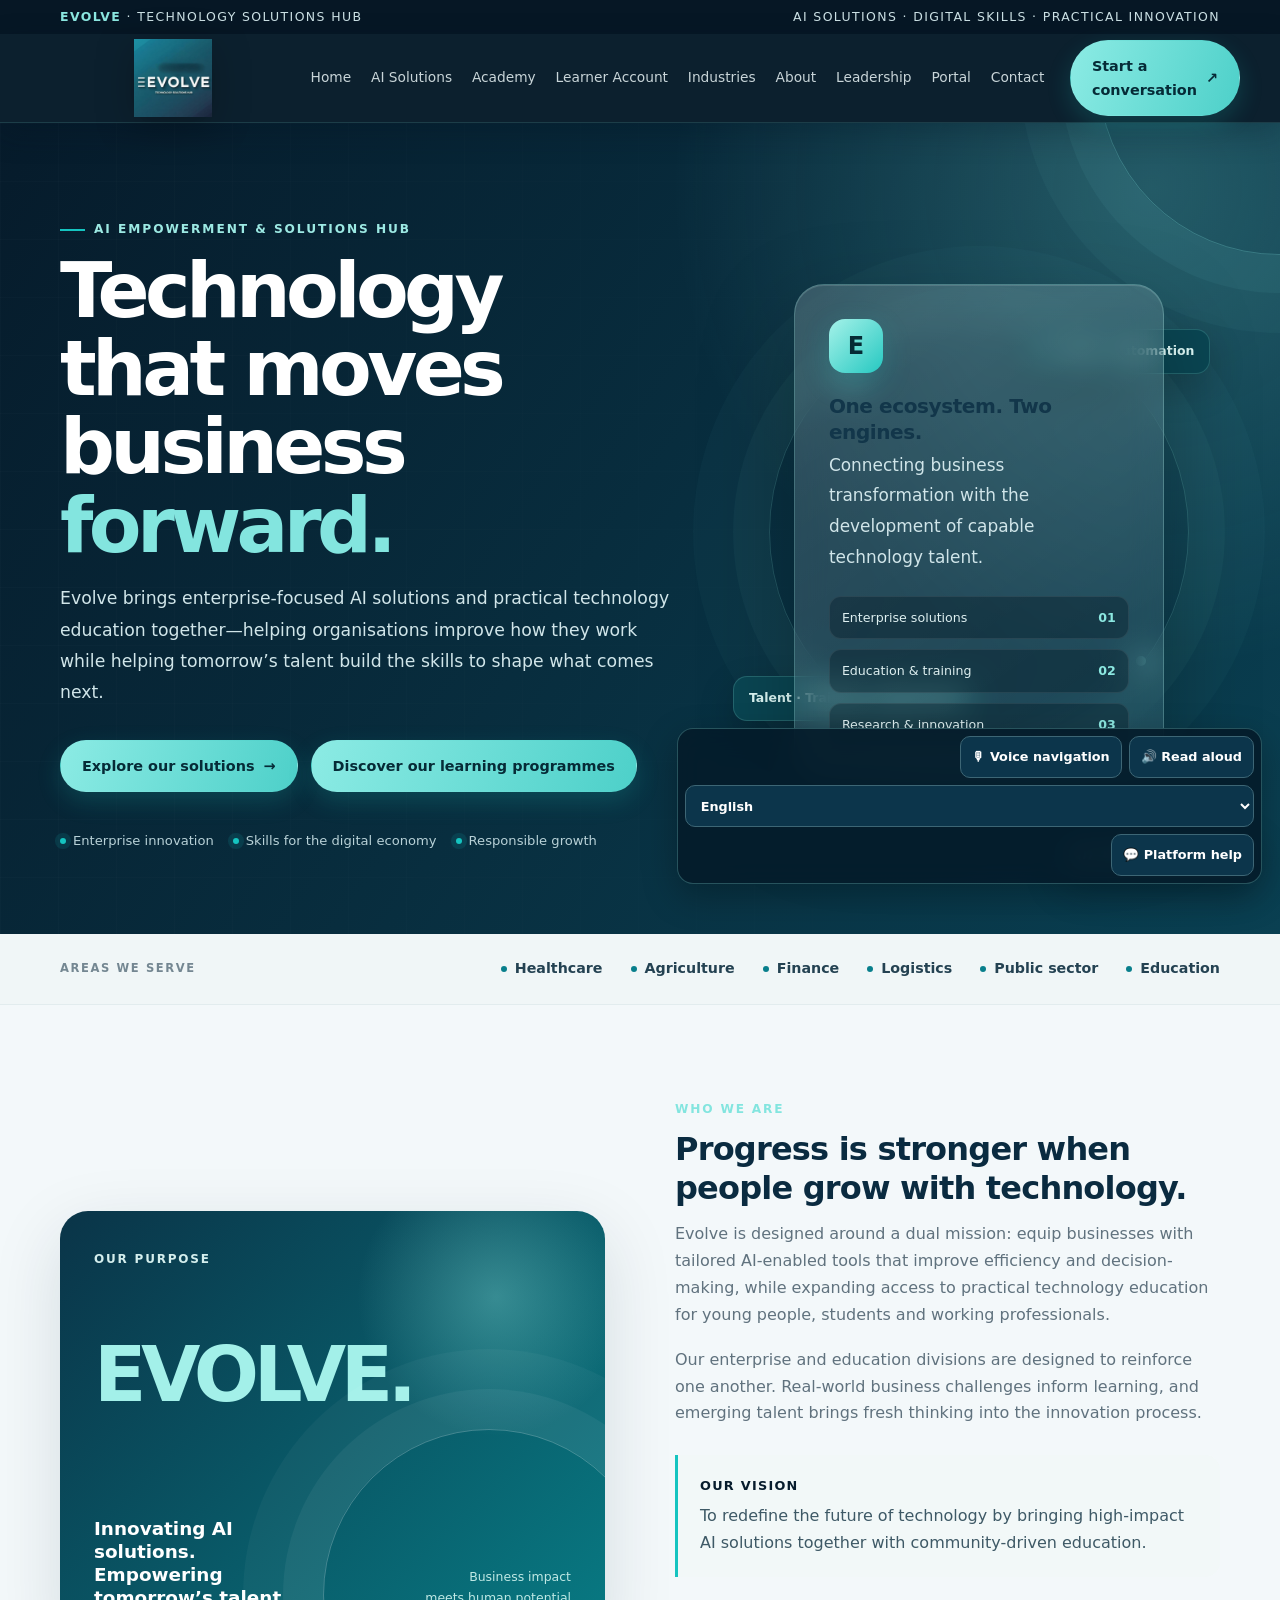
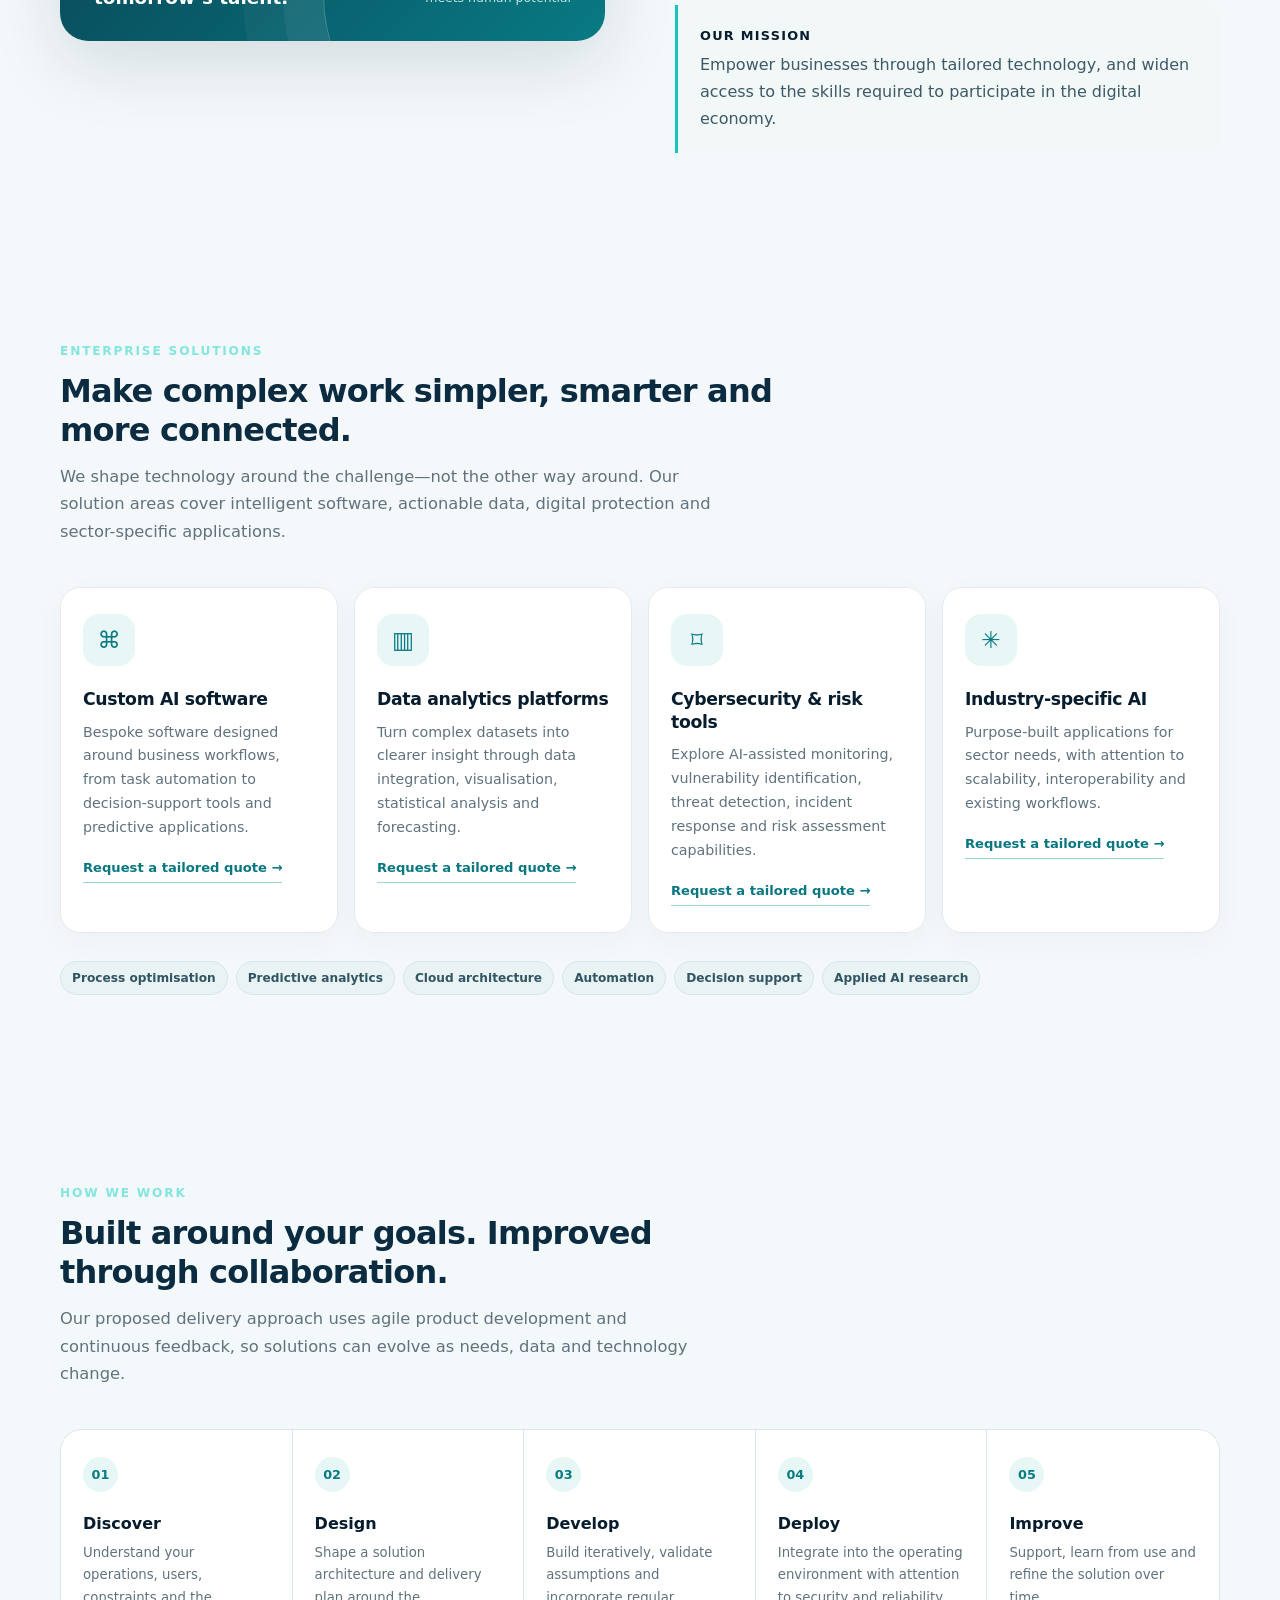
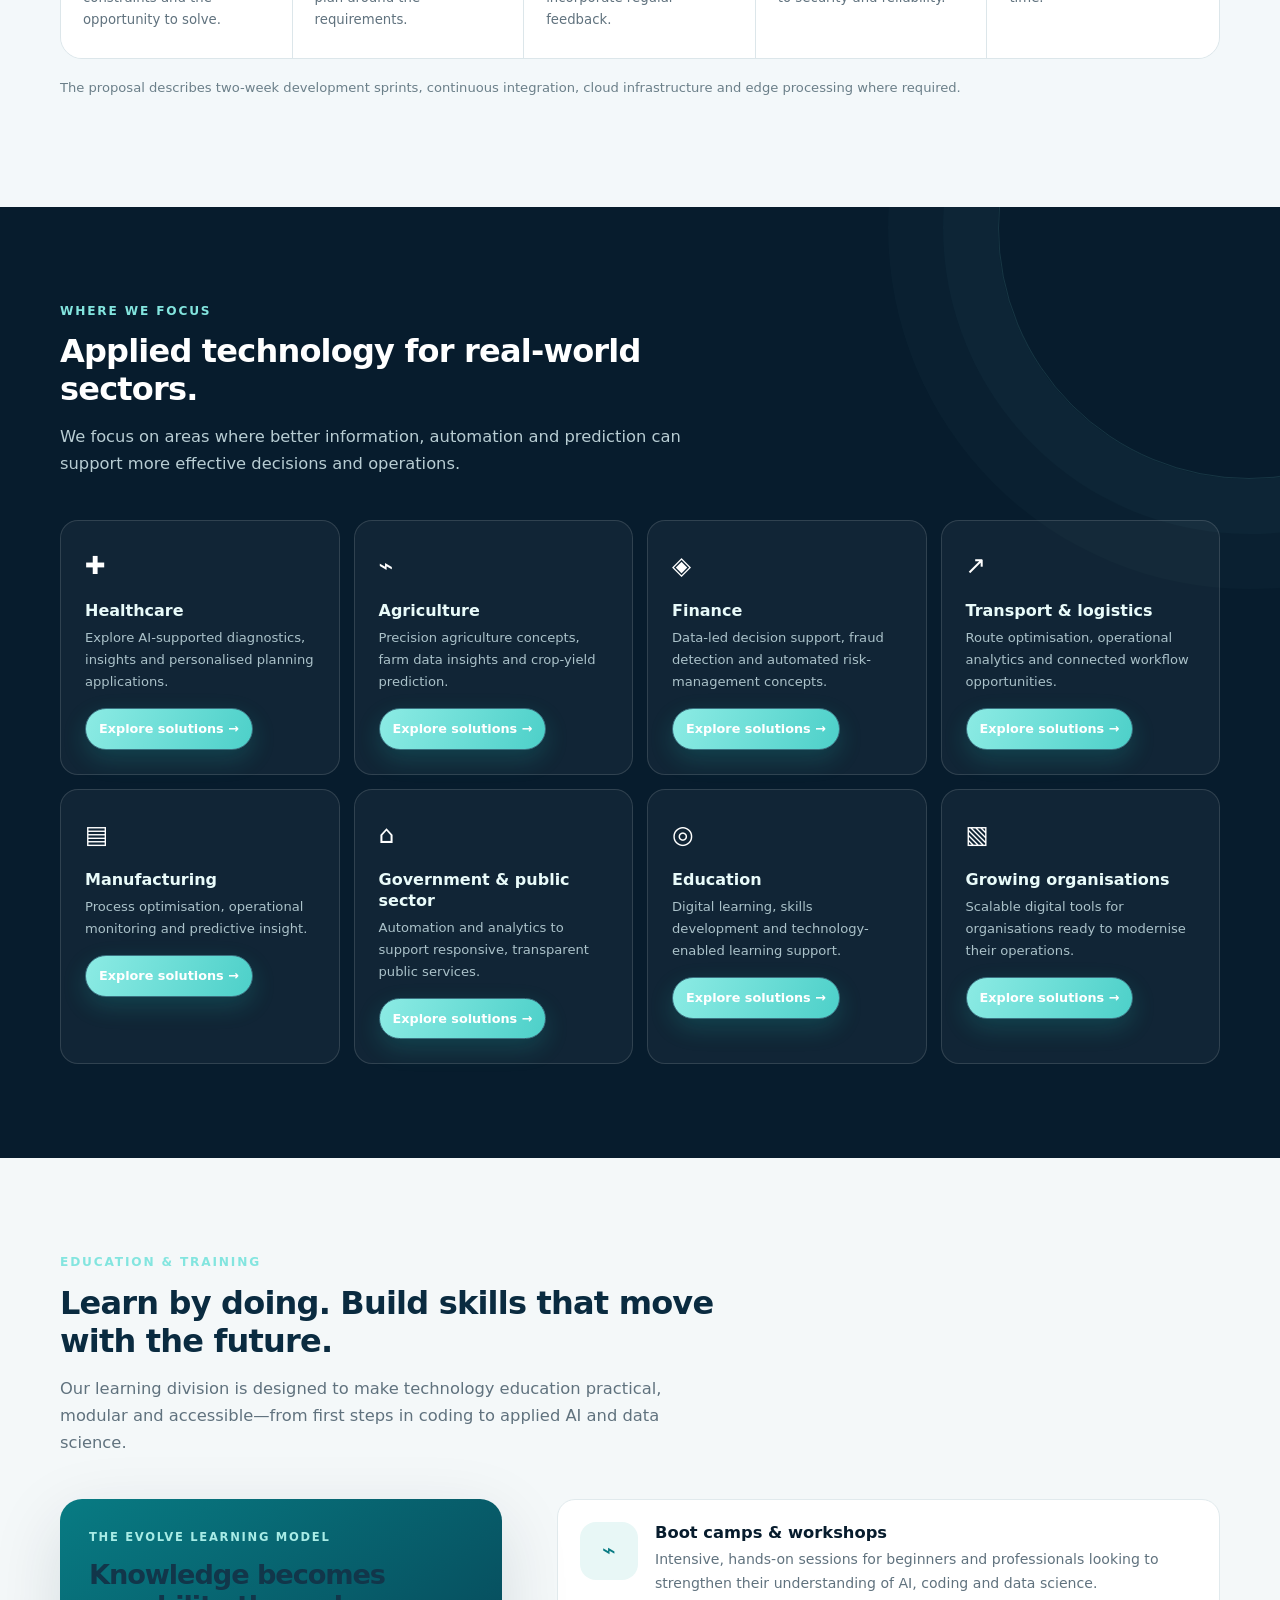
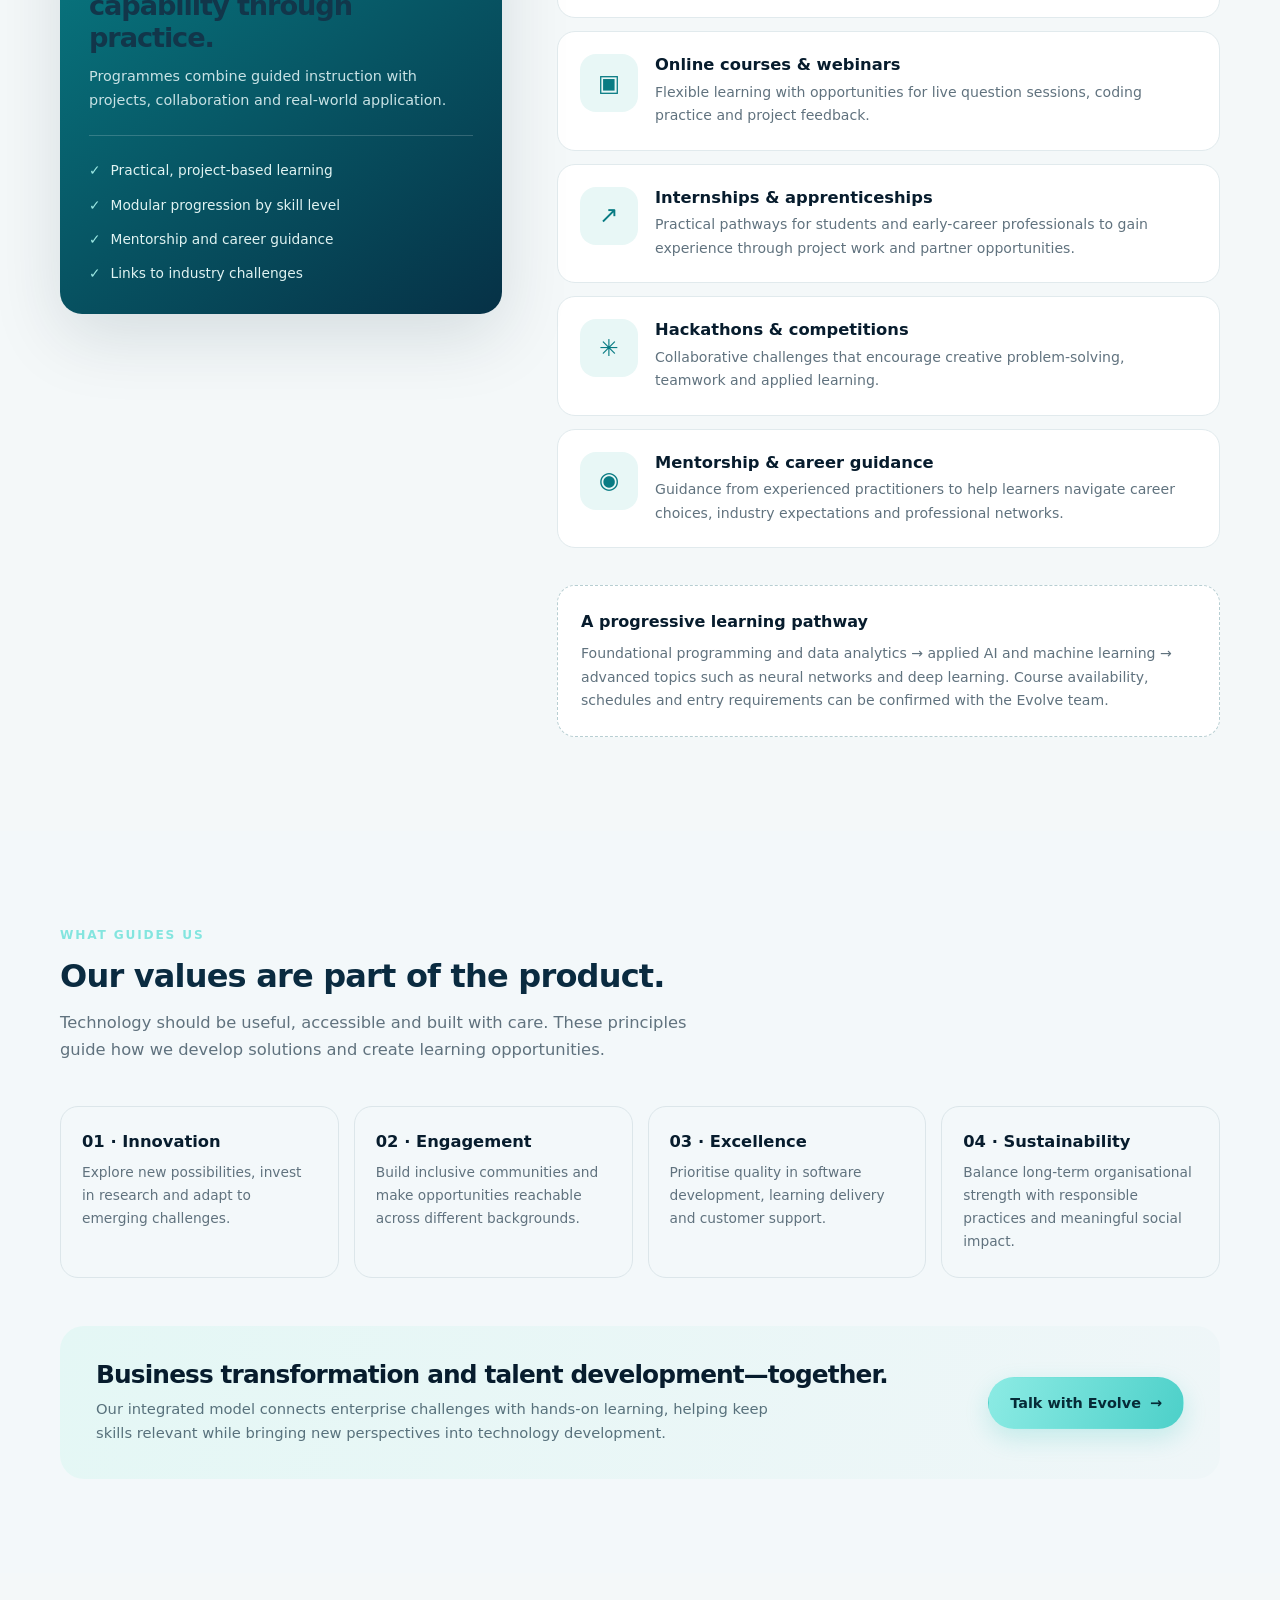
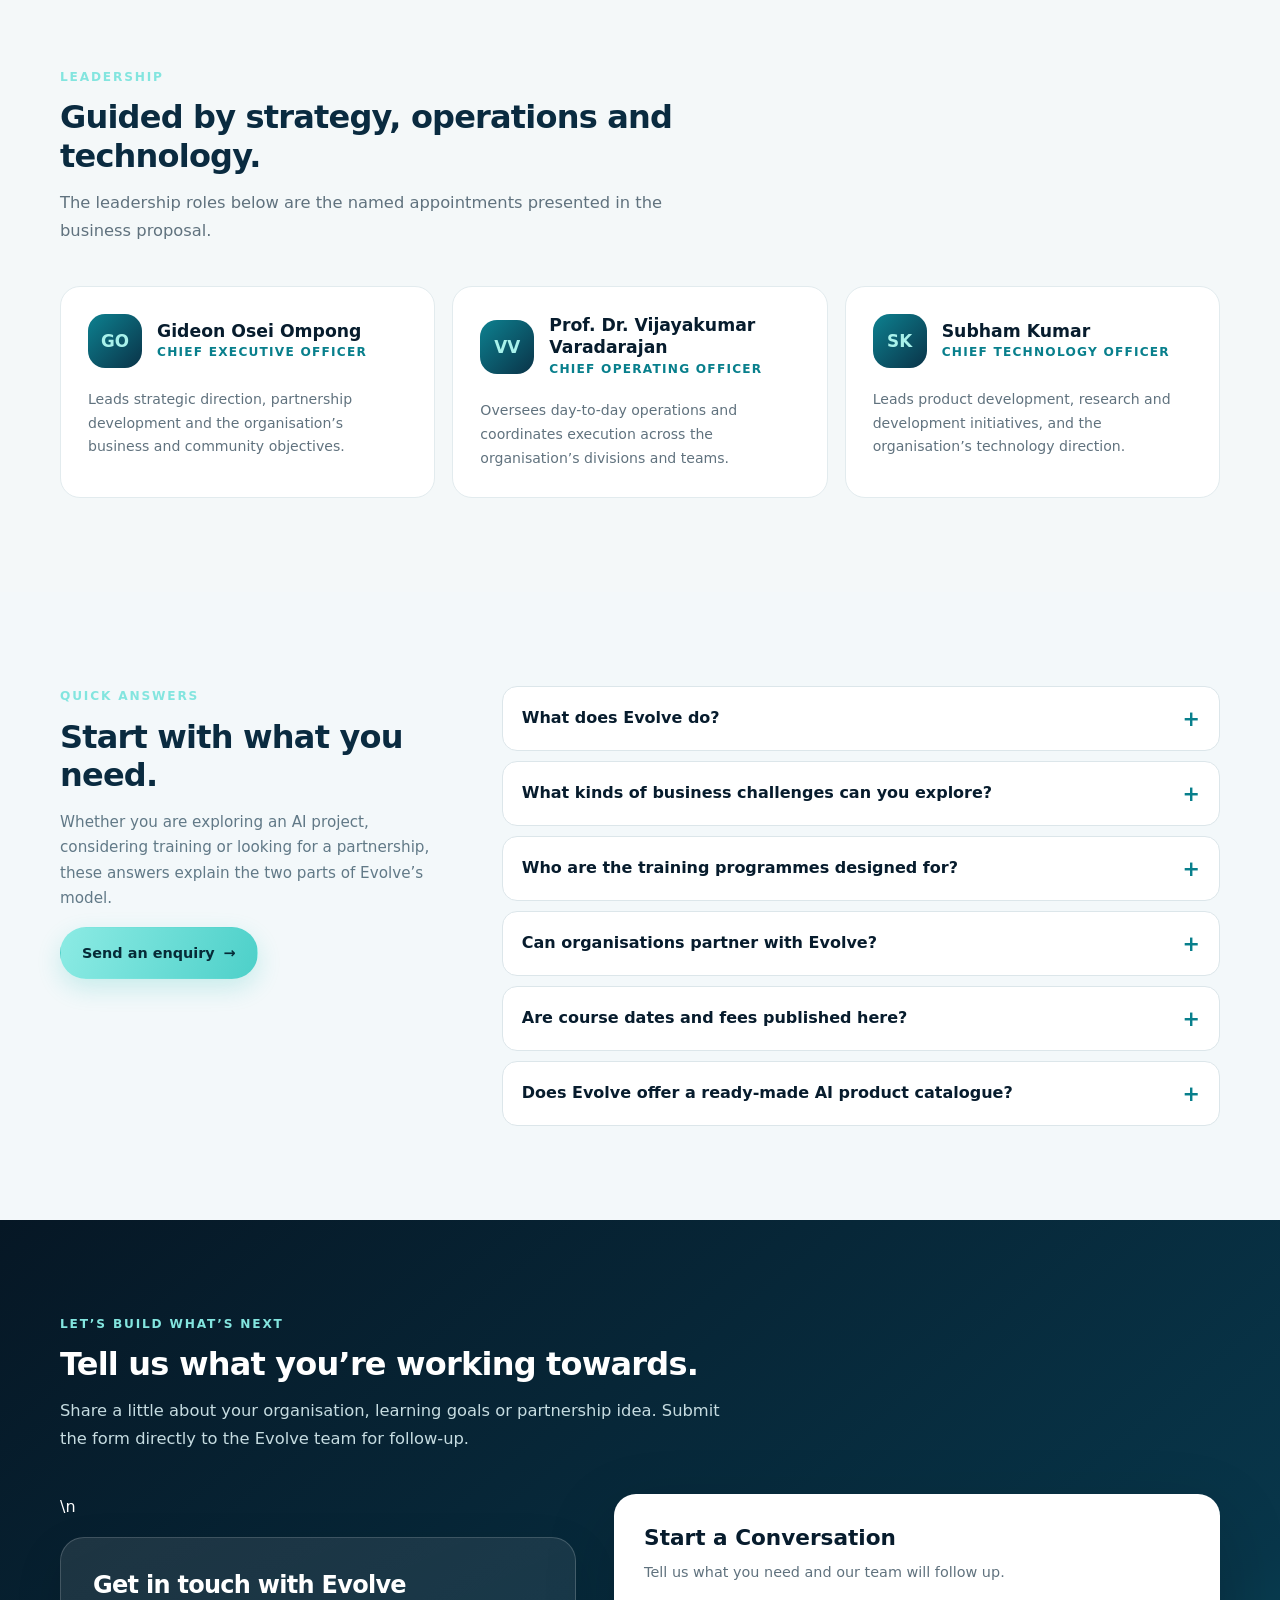
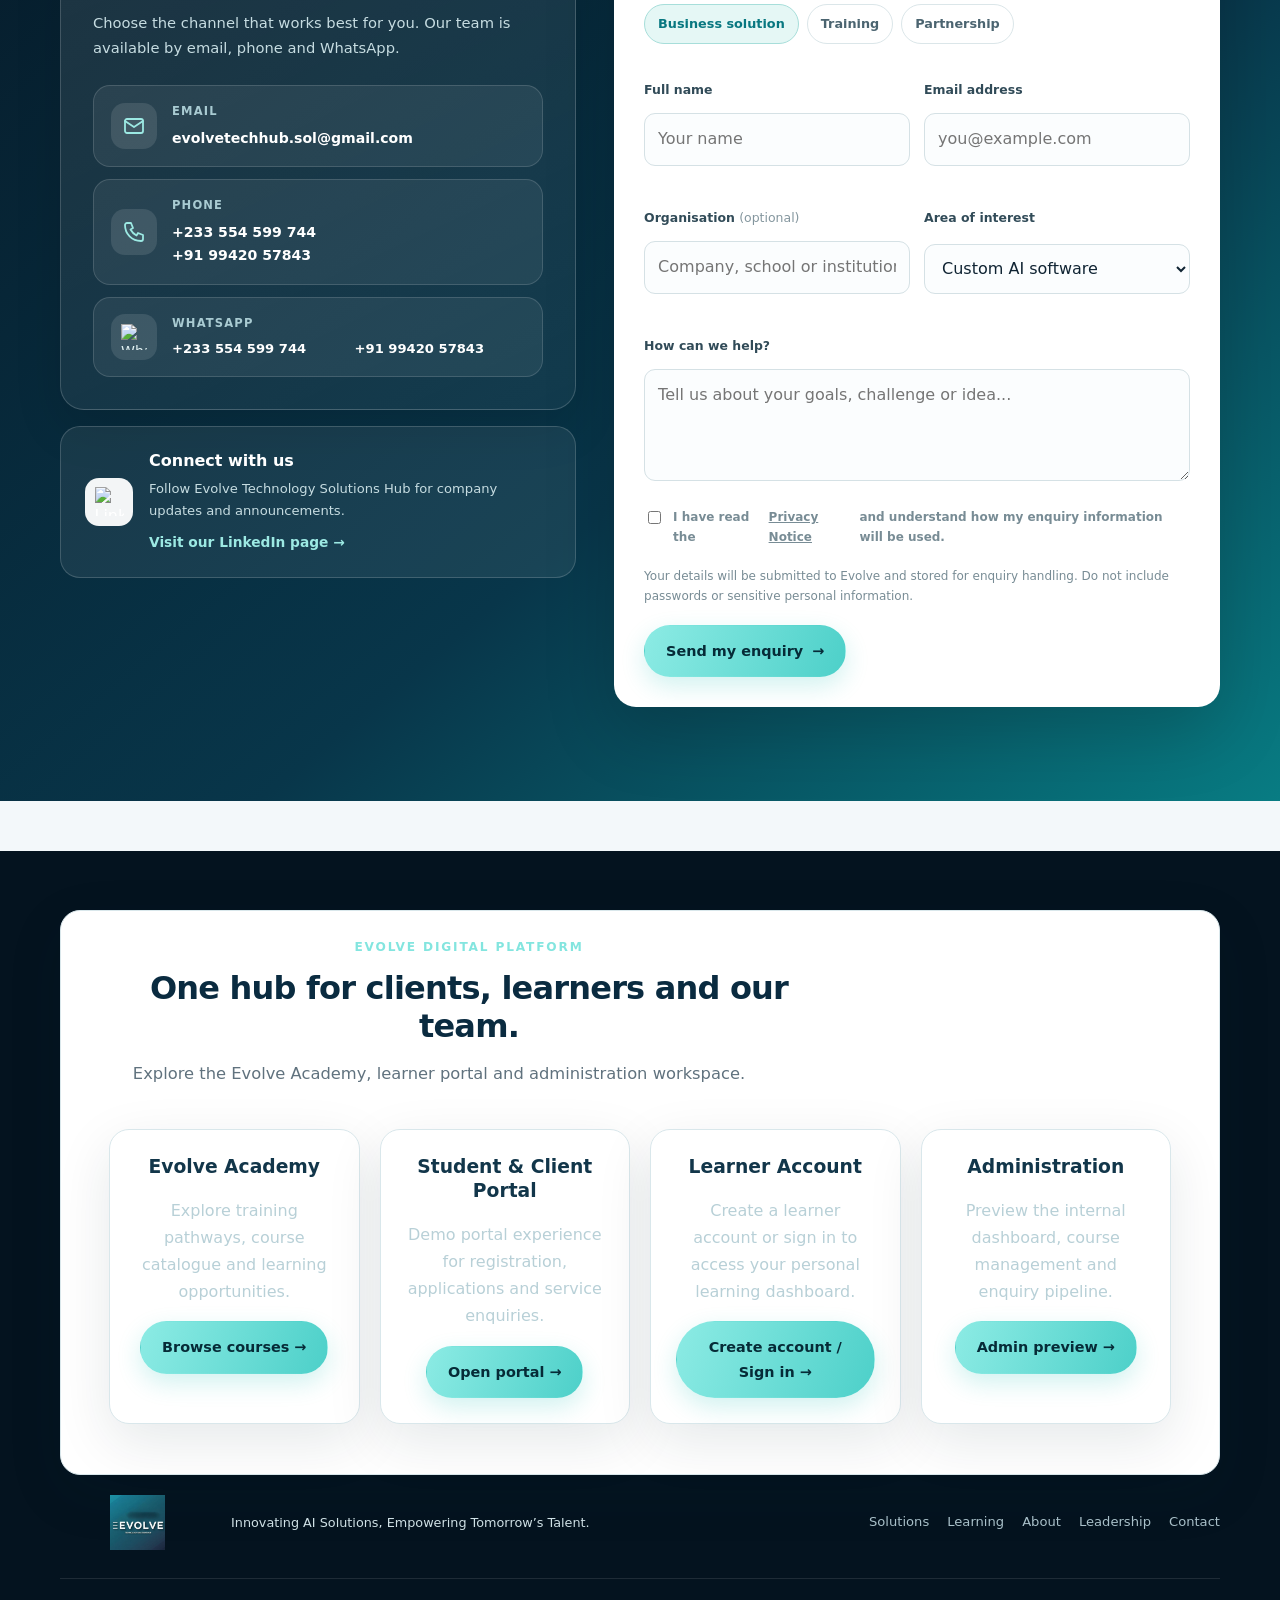
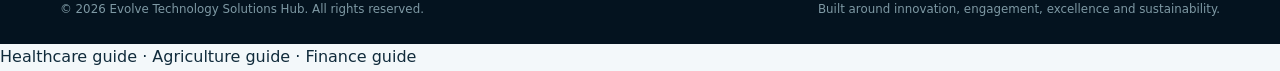
==== commit 0123fe70: "Separate LinkedIn into a dedicated connect with us panel" ====
--- a/evolve-platform 3/index.html
+++ b/evolve-platform 3/index.html
@@ -181,6 +181,14 @@
     .contact { background:linear-gradient(140deg,#061725,#08364a 62%,#087c83); color:#fff; }
     .contact h2 { color:#fff; }.contact .section-head p { color:#c6dce1; }
     .contact-grid { display:grid; grid-template-columns:.92fr 1.08fr; gap:38px; align-items:start; }
+    .contact-left-stack { display:grid; gap:16px; min-width:0; }
+    .social-card { display:flex; align-items:center; gap:16px; padding:21px 24px; border:1px solid rgba(255,255,255,.17); border-radius:20px; background:rgba(255,255,255,.07); }
+    .social-card .social-icon { width:48px; height:48px; flex:0 0 48px; display:grid; place-items:center; border-radius:14px; background:rgba(255,255,255,.95); }
+    .social-card .social-icon img { width:29px; height:29px; }
+    .social-card h4 { margin:0 0 3px; color:#fff; font-size:1rem; }
+    .social-card p { margin:0 0 7px; color:#c6dce1; font-size:.82rem; }
+    .social-card a { color:#9ce9e3; font-size:.86rem; font-weight:750; }
+    .social-card a:hover { text-decoration:underline; }
     .contact-info { padding:32px; border:1px solid rgba(255,255,255,.18); border-radius:24px; background:linear-gradient(155deg,rgba(255,255,255,.095),rgba(255,255,255,.045)); box-shadow:0 18px 48px rgba(0,0,0,.12); }
     .contact-info h3 { margin:0 0 9px; font-size:1.5rem; letter-spacing:-.03em; color:#fff; }.contact-info p { color:#c6dce1; font-size:.92rem; line-height:1.7; margin:0 0 25px; }
     .contact-points { display:grid; grid-template-columns:1fr; gap:12px; color:#e2f2f3; font-size:.88rem; }
@@ -389,15 +397,16 @@
       <div class="container">
         <div class="section-head reveal"><div class="kicker">Let’s build what’s next</div><h2>Tell us what you’re working towards.</h2><p>Share a little about your organisation, learning goals or partnership idea. Submit the form directly to the Evolve team for follow-up.</p></div>
         <div class="contact-grid">
-          <div class="contact-info reveal">
+          <div class="contact-left-stack">\n          <div class="contact-info reveal">
             <h3>Get in touch with Evolve</h3>
-            <p>Choose the channel that works best for you. Our team is available by email, phone and WhatsApp, and you can also connect with us on LinkedIn.</p>
+            <p>Choose the channel that works best for you. Our team is available by email, phone and WhatsApp.</p>
             <div class="contact-points">
               <div class="contact-item wide"><span class="contact-icon" aria-hidden="true"><svg viewBox="0 0 24 24"><rect x="3" y="5" width="18" height="14" rx="2"></rect><path d="m3 7 9 6 9-6"></path></svg></span><div><span class="contact-label">Email</span><a href="mailto:evolvetechhub.sol@gmail.com">evolvetechhub.sol@gmail.com</a></div></div>
               <div class="contact-item"><span class="contact-icon" aria-hidden="true"><svg viewBox="0 0 24 24"><path d="M5 3h4l2 5-2.5 1.5a15 15 0 0 0 6 6L16 13l5 2v4c0 1.1-.9 2-2 2C10 21 3 14 3 5c0-1.1.9-2 2-2Z"></path></svg></span><div><span class="contact-label">Phone</span><a href="tel:+233554599744">+233 554 599 744</a><br><a href="tel:+919942057843">+91 99420 57843</a></div></div>
               <div class="contact-item"><span class="contact-icon"><img src="https://cdn.simpleicons.org/whatsapp/25D366" alt="WhatsApp logo"></span><div><span class="contact-label">WhatsApp</span><div class="contact-links"><a href="https://wa.me/233554599744" target="_blank" rel="noopener">+233 554 599 744</a><a href="https://wa.me/919942057843" target="_blank" rel="noopener">+91 99420 57843</a></div></div></div>
-              <div class="contact-item wide"><span class="contact-icon"><img src="https://cdn.simpleicons.org/linkedin/0A66C2" alt="LinkedIn logo"></span><div><span class="contact-label">LinkedIn</span><a href="https://www.linkedin.com/company/evolvetech-hub/" target="_blank" rel="noopener">Evolve Technology Solutions Hub</a></div></div>
             </div>
+          </div>
+          <div class="social-card reveal"><span class="social-icon"><img src="https://cdn.simpleicons.org/linkedin/0A66C2" alt="LinkedIn logo"></span><div><h4>Connect with us</h4><p>Follow Evolve Technology Solutions Hub for company updates and announcements.</p><a href="https://www.linkedin.com/company/evolvetech-hub/" target="_blank" rel="noopener">Visit our LinkedIn page →</a></div></div>
           </div>
           <div class="form-card reveal">
             <h3 style="margin:0 0 8px;color:var(--navy);font-size:1.35rem">Start a Conversation</h3>
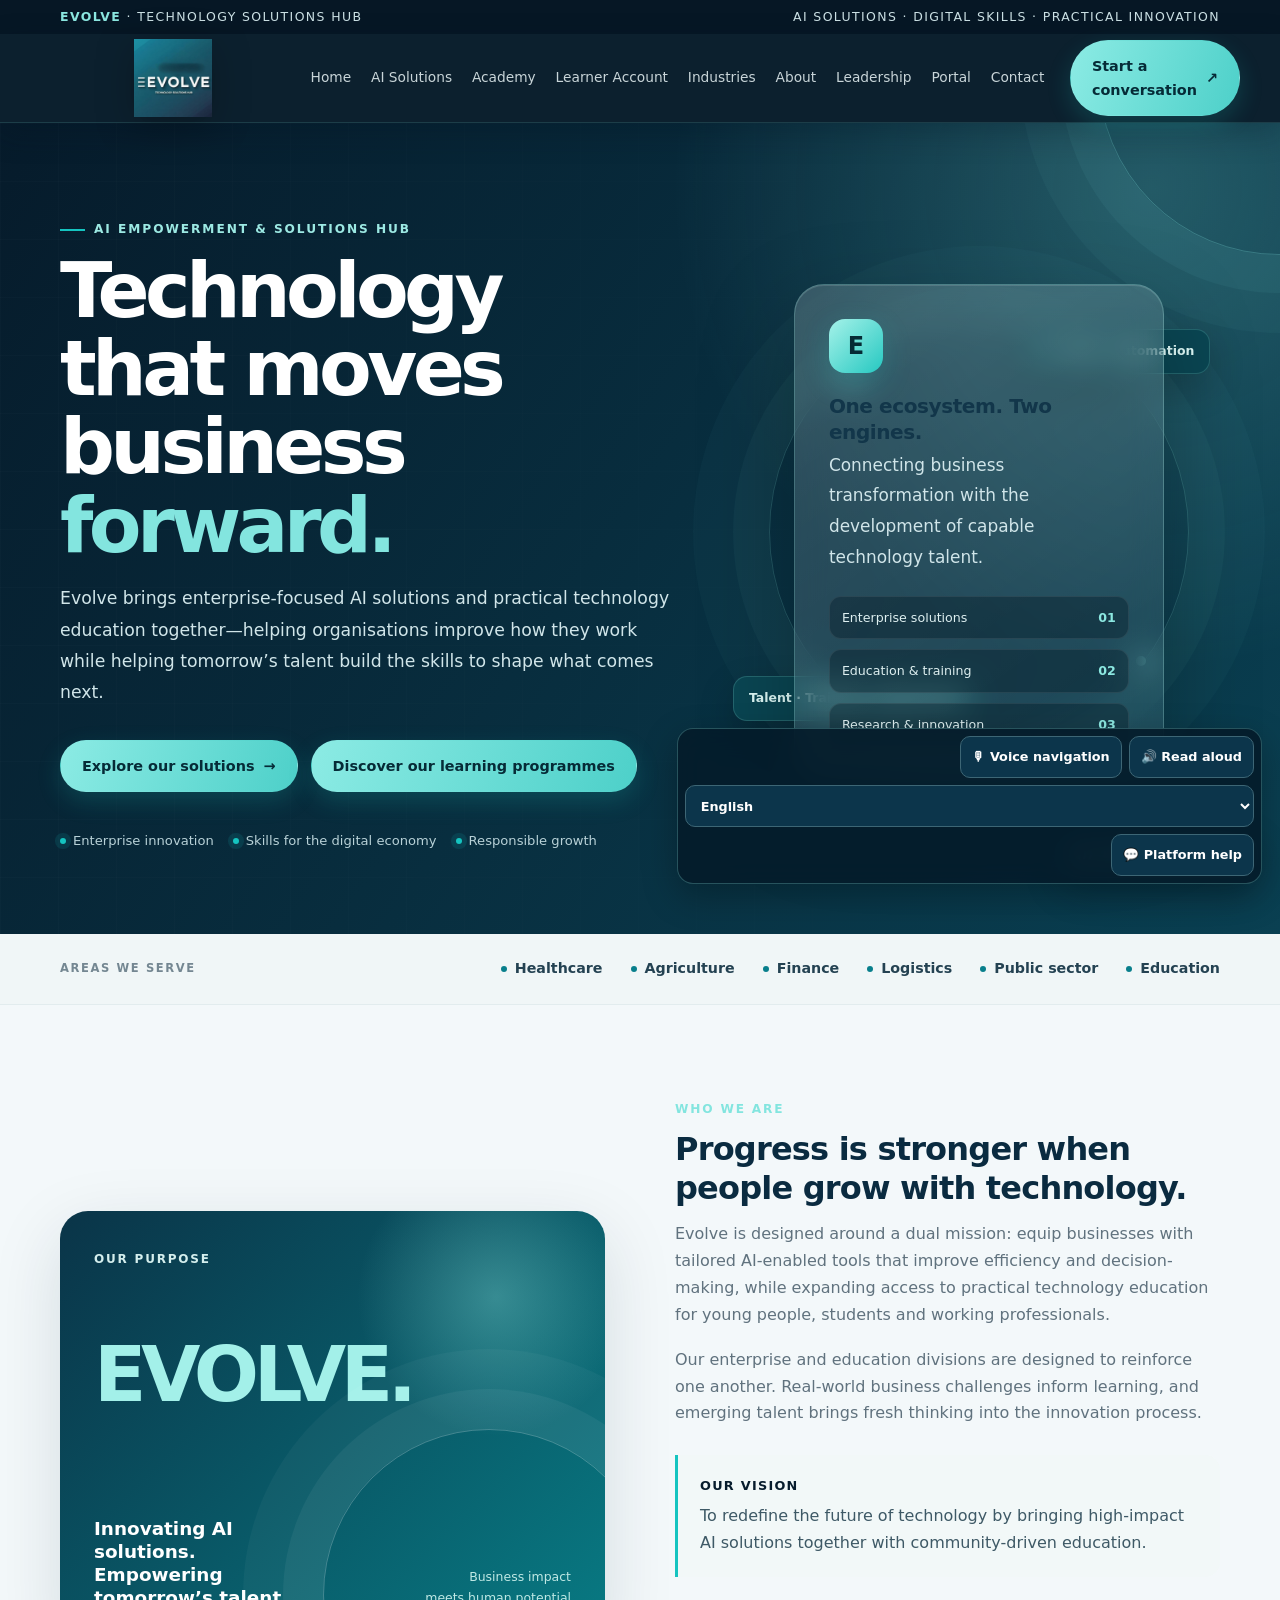
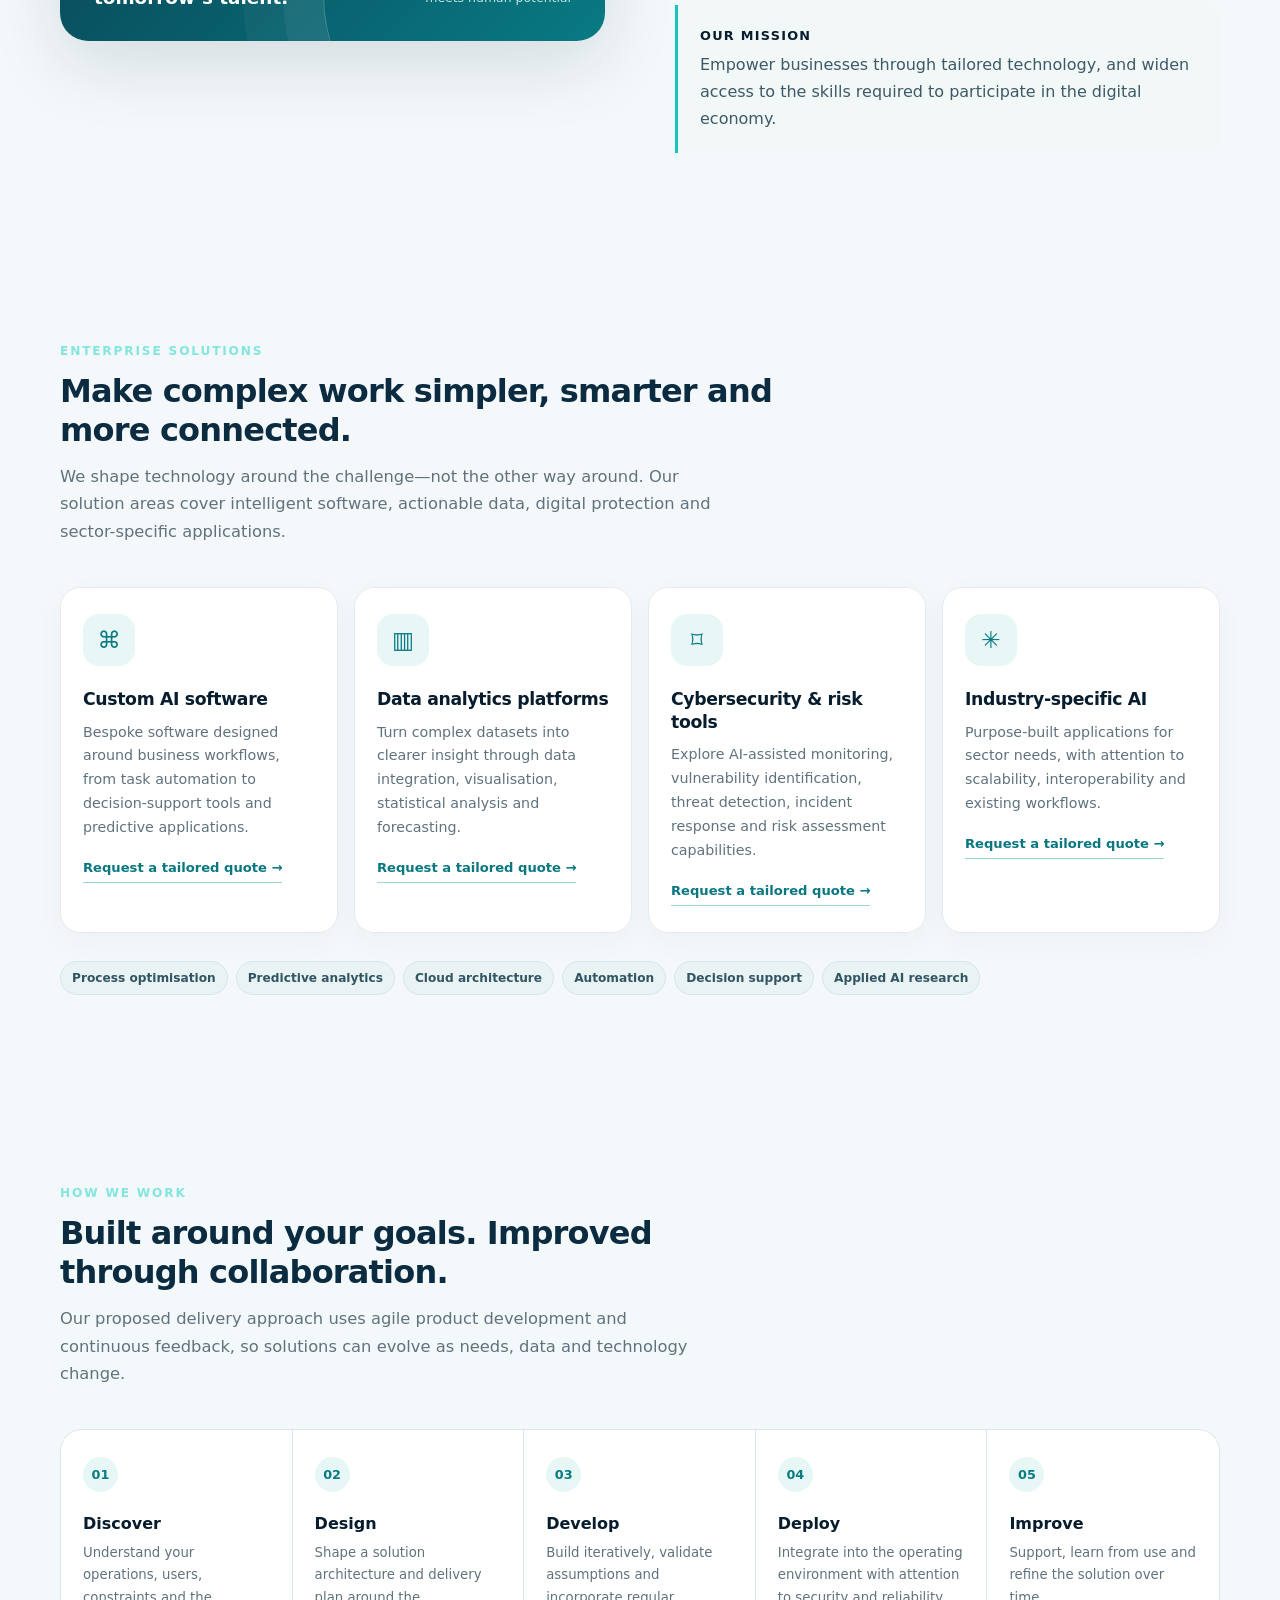
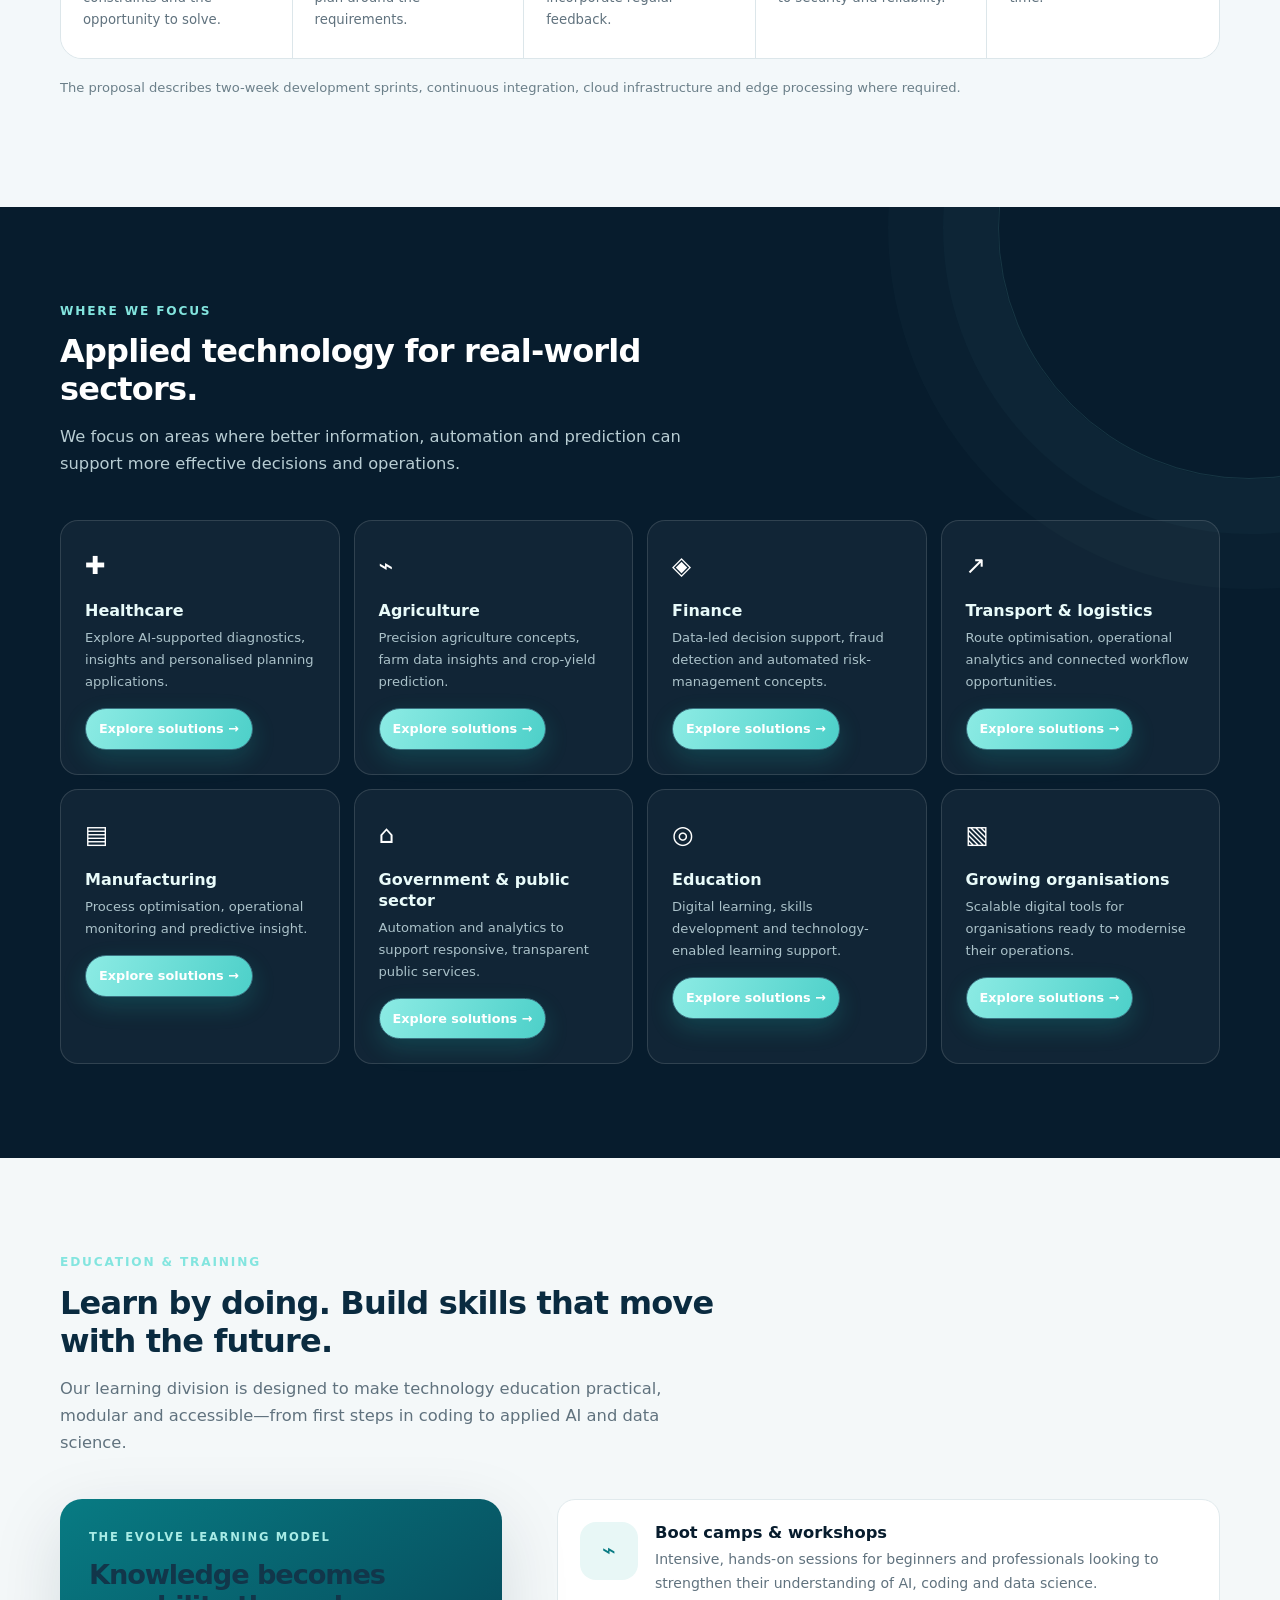
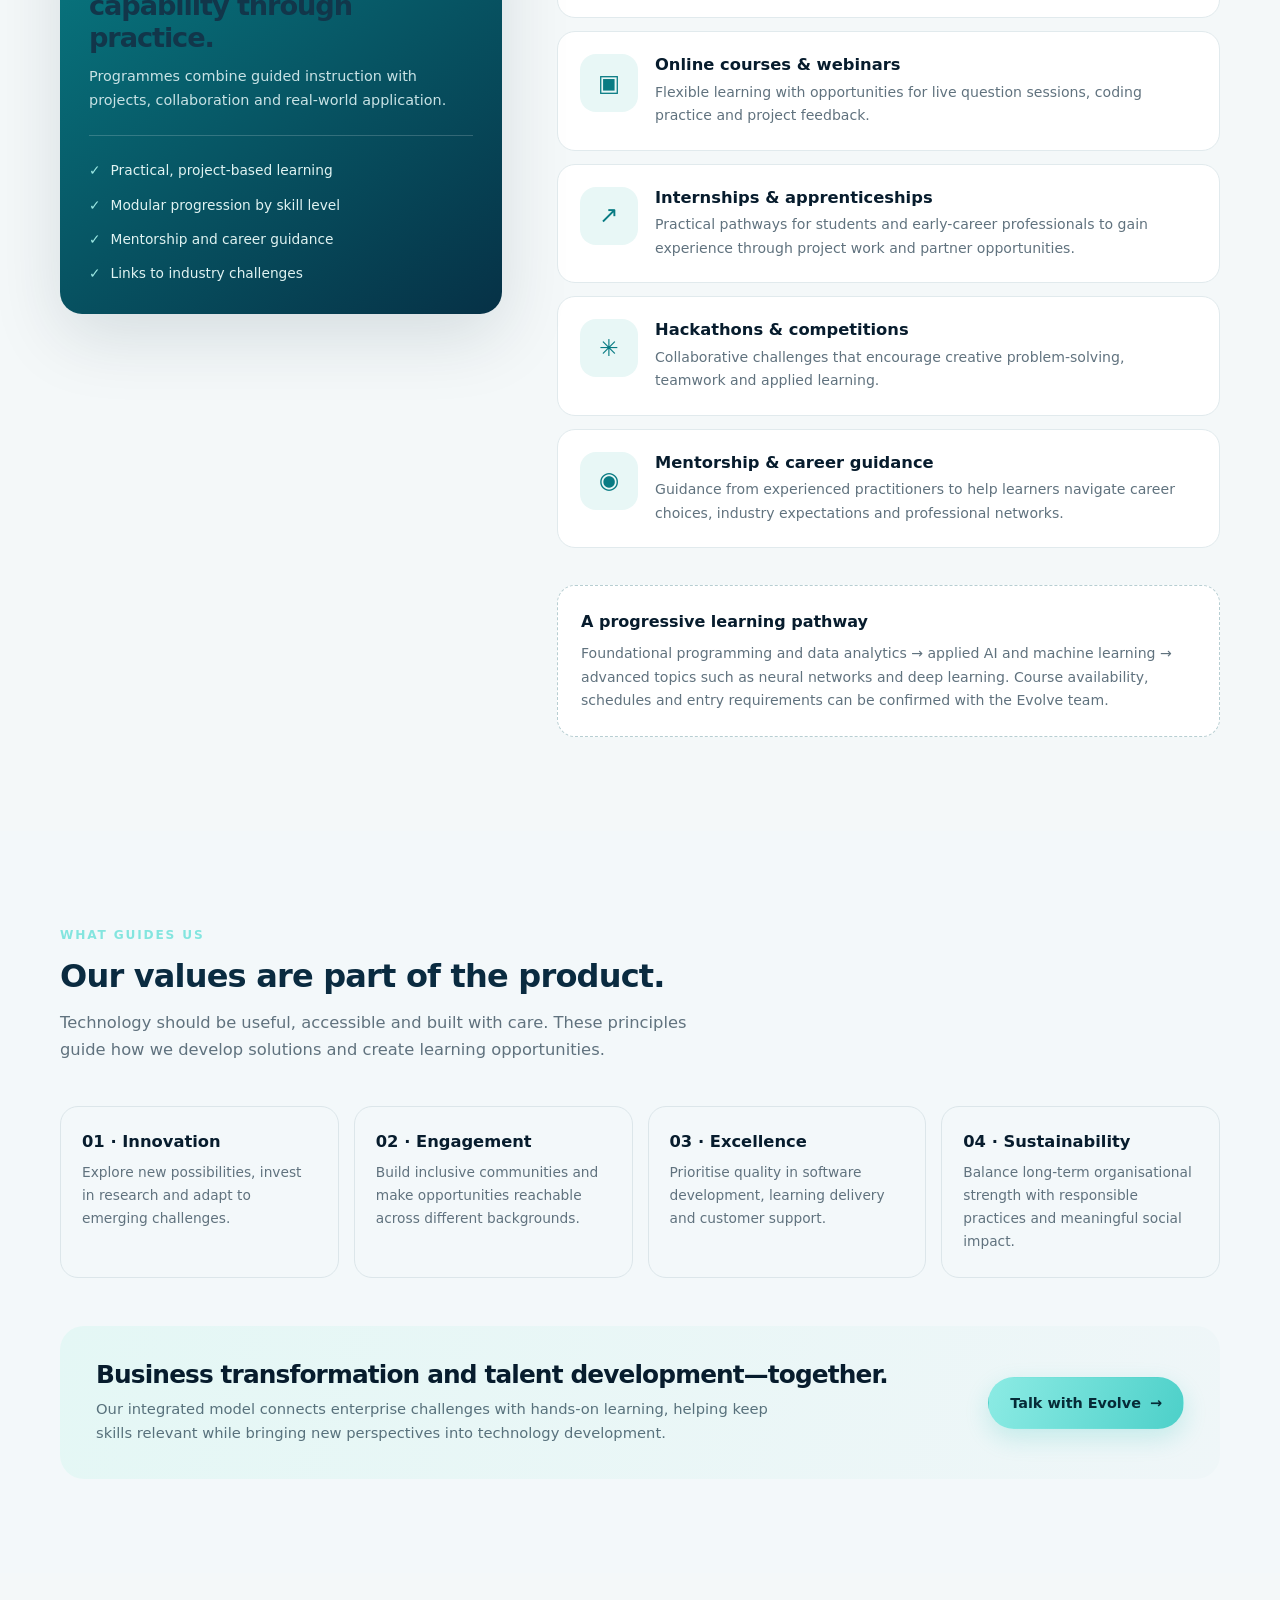
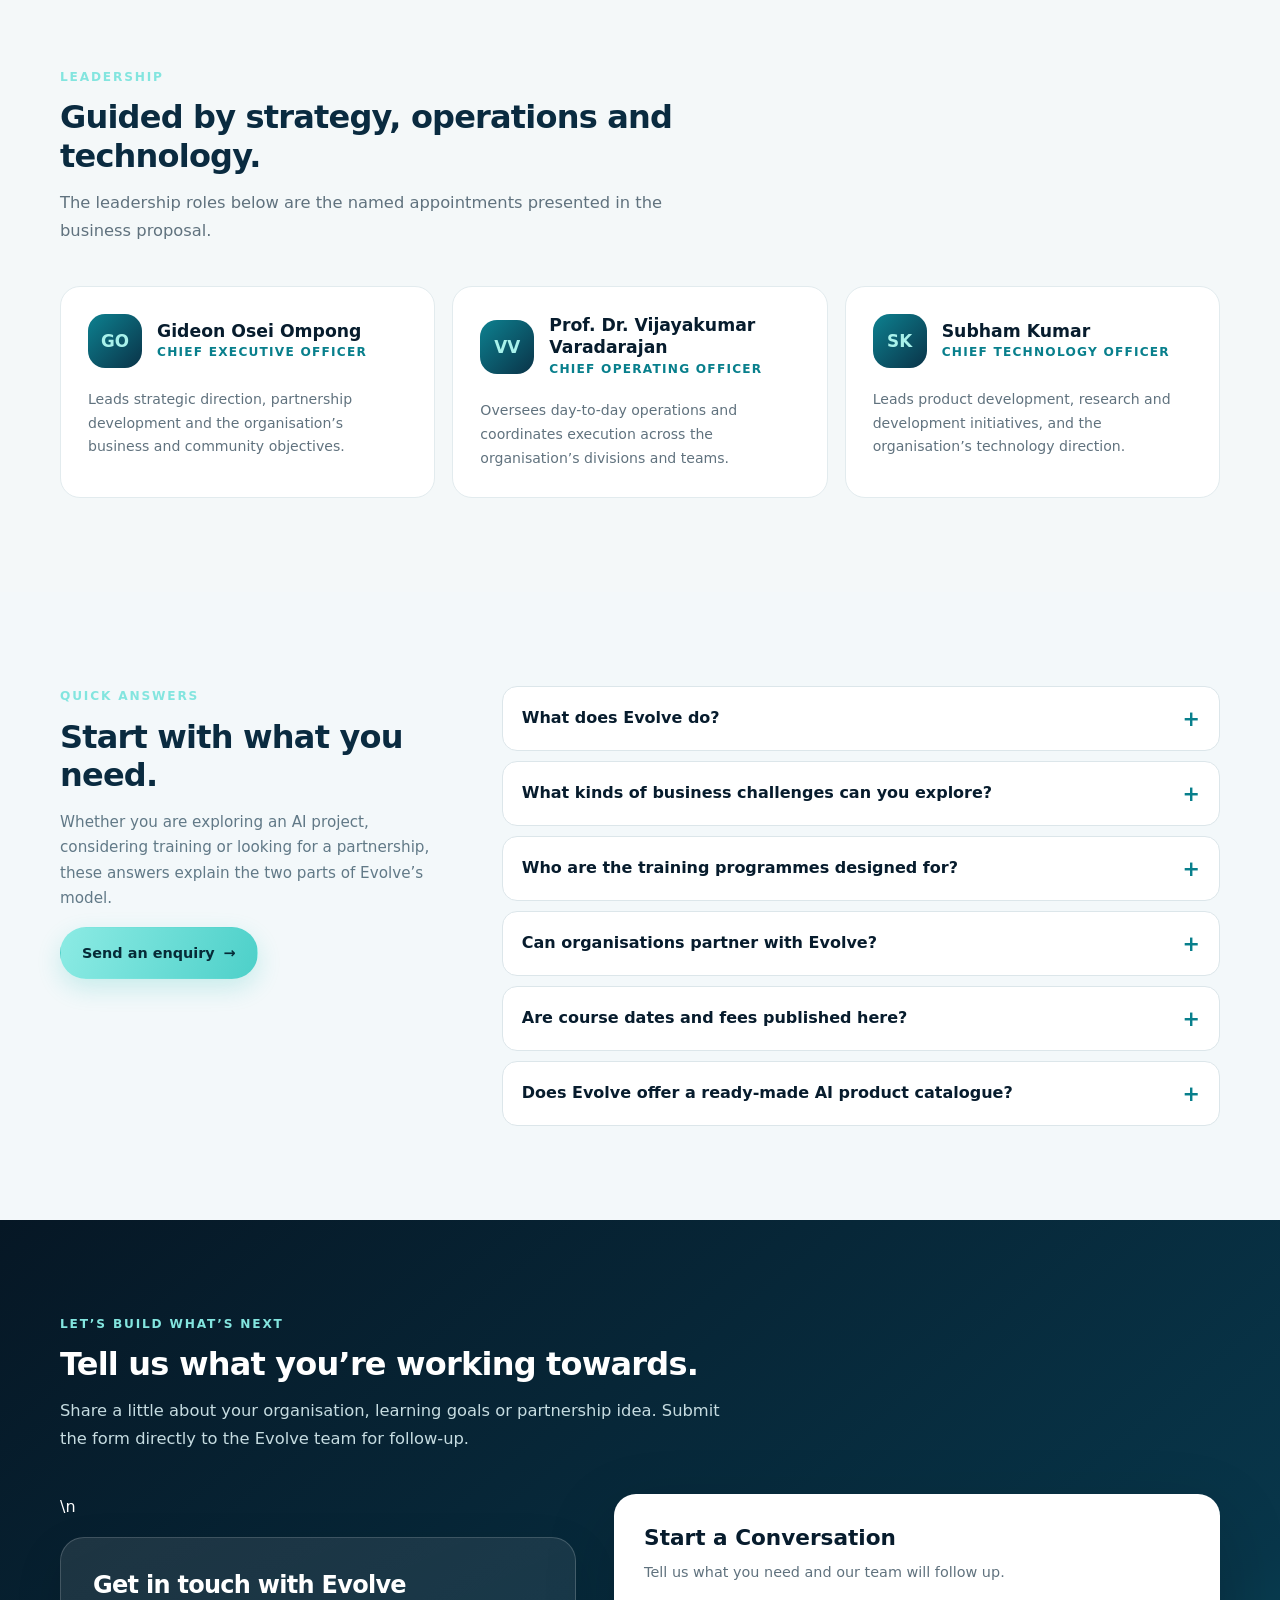
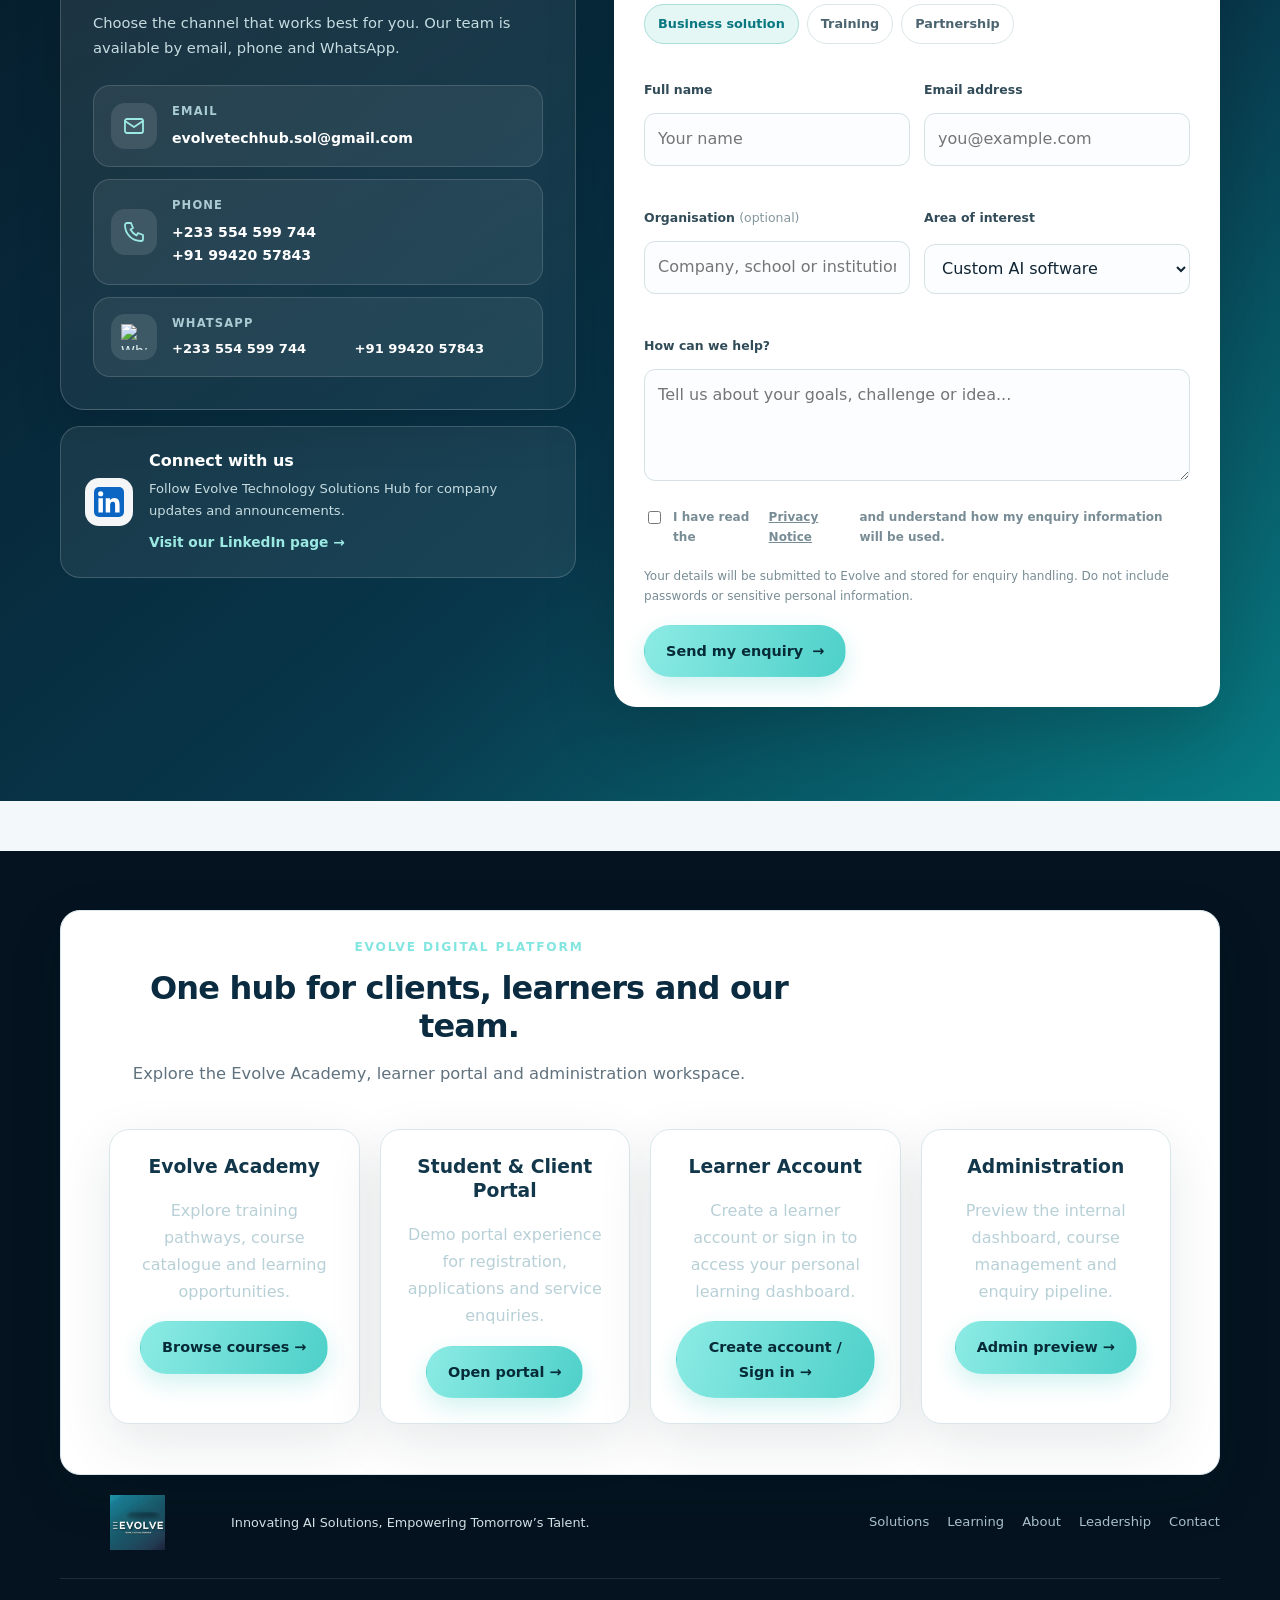
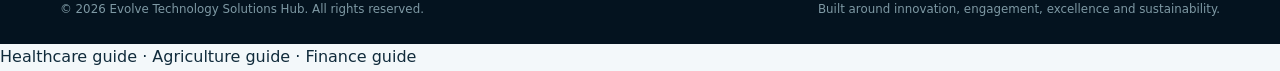
==== commit 2e42baa3: "Render LinkedIn logo inline to ensure it displays" ====
--- a/evolve-platform 3/index.html
+++ b/evolve-platform 3/index.html
@@ -185,6 +185,7 @@
     .social-card { display:flex; align-items:center; gap:16px; padding:21px 24px; border:1px solid rgba(255,255,255,.17); border-radius:20px; background:rgba(255,255,255,.07); }
     .social-card .social-icon { width:48px; height:48px; flex:0 0 48px; display:grid; place-items:center; border-radius:14px; background:rgba(255,255,255,.95); }
     .social-card .social-icon img { width:29px; height:29px; }
+    .social-card .social-icon svg { width:30px; height:30px; display:block; }
     .social-card h4 { margin:0 0 3px; color:#fff; font-size:1rem; }
     .social-card p { margin:0 0 7px; color:#c6dce1; font-size:.82rem; }
     .social-card a { color:#9ce9e3; font-size:.86rem; font-weight:750; }
@@ -406,7 +407,7 @@
               <div class="contact-item"><span class="contact-icon"><img src="https://cdn.simpleicons.org/whatsapp/25D366" alt="WhatsApp logo"></span><div><span class="contact-label">WhatsApp</span><div class="contact-links"><a href="https://wa.me/233554599744" target="_blank" rel="noopener">+233 554 599 744</a><a href="https://wa.me/919942057843" target="_blank" rel="noopener">+91 99420 57843</a></div></div></div>
             </div>
           </div>
-          <div class="social-card reveal"><span class="social-icon"><img src="https://cdn.simpleicons.org/linkedin/0A66C2" alt="LinkedIn logo"></span><div><h4>Connect with us</h4><p>Follow Evolve Technology Solutions Hub for company updates and announcements.</p><a href="https://www.linkedin.com/company/evolvetech-hub/" target="_blank" rel="noopener">Visit our LinkedIn page →</a></div></div>
+          <div class="social-card reveal"><span class="social-icon" aria-label="LinkedIn"><svg viewBox="0 0 24 24" role="img" aria-hidden="true"><rect width="24" height="24" rx="4" fill="#0A66C2"></rect><path fill="#fff" d="M20.447 20.452h-3.554v-5.569c0-1.328-.027-3.037-1.852-3.037-1.853 0-2.136 1.445-2.136 2.939v5.667H9.35V9h3.414v1.561h.049c.476-.9 1.637-1.85 3.37-1.85 3.601 0 4.267 2.37 4.267 5.455v6.286zM5.337 7.433a2.062 2.062 0 1 1 0-4.124 2.062 2.062 0 0 1 0 4.124zM7.119 20.452H3.554V9h3.565v11.452z"></path></svg></span><div><h4>Connect with us</h4><p>Follow Evolve Technology Solutions Hub for company updates and announcements.</p><a href="https://www.linkedin.com/company/evolvetech-hub/" target="_blank" rel="noopener">Visit our LinkedIn page →</a></div></div>
           </div>
           <div class="form-card reveal">
             <h3 style="margin:0 0 8px;color:var(--navy);font-size:1.35rem">Start a Conversation</h3>
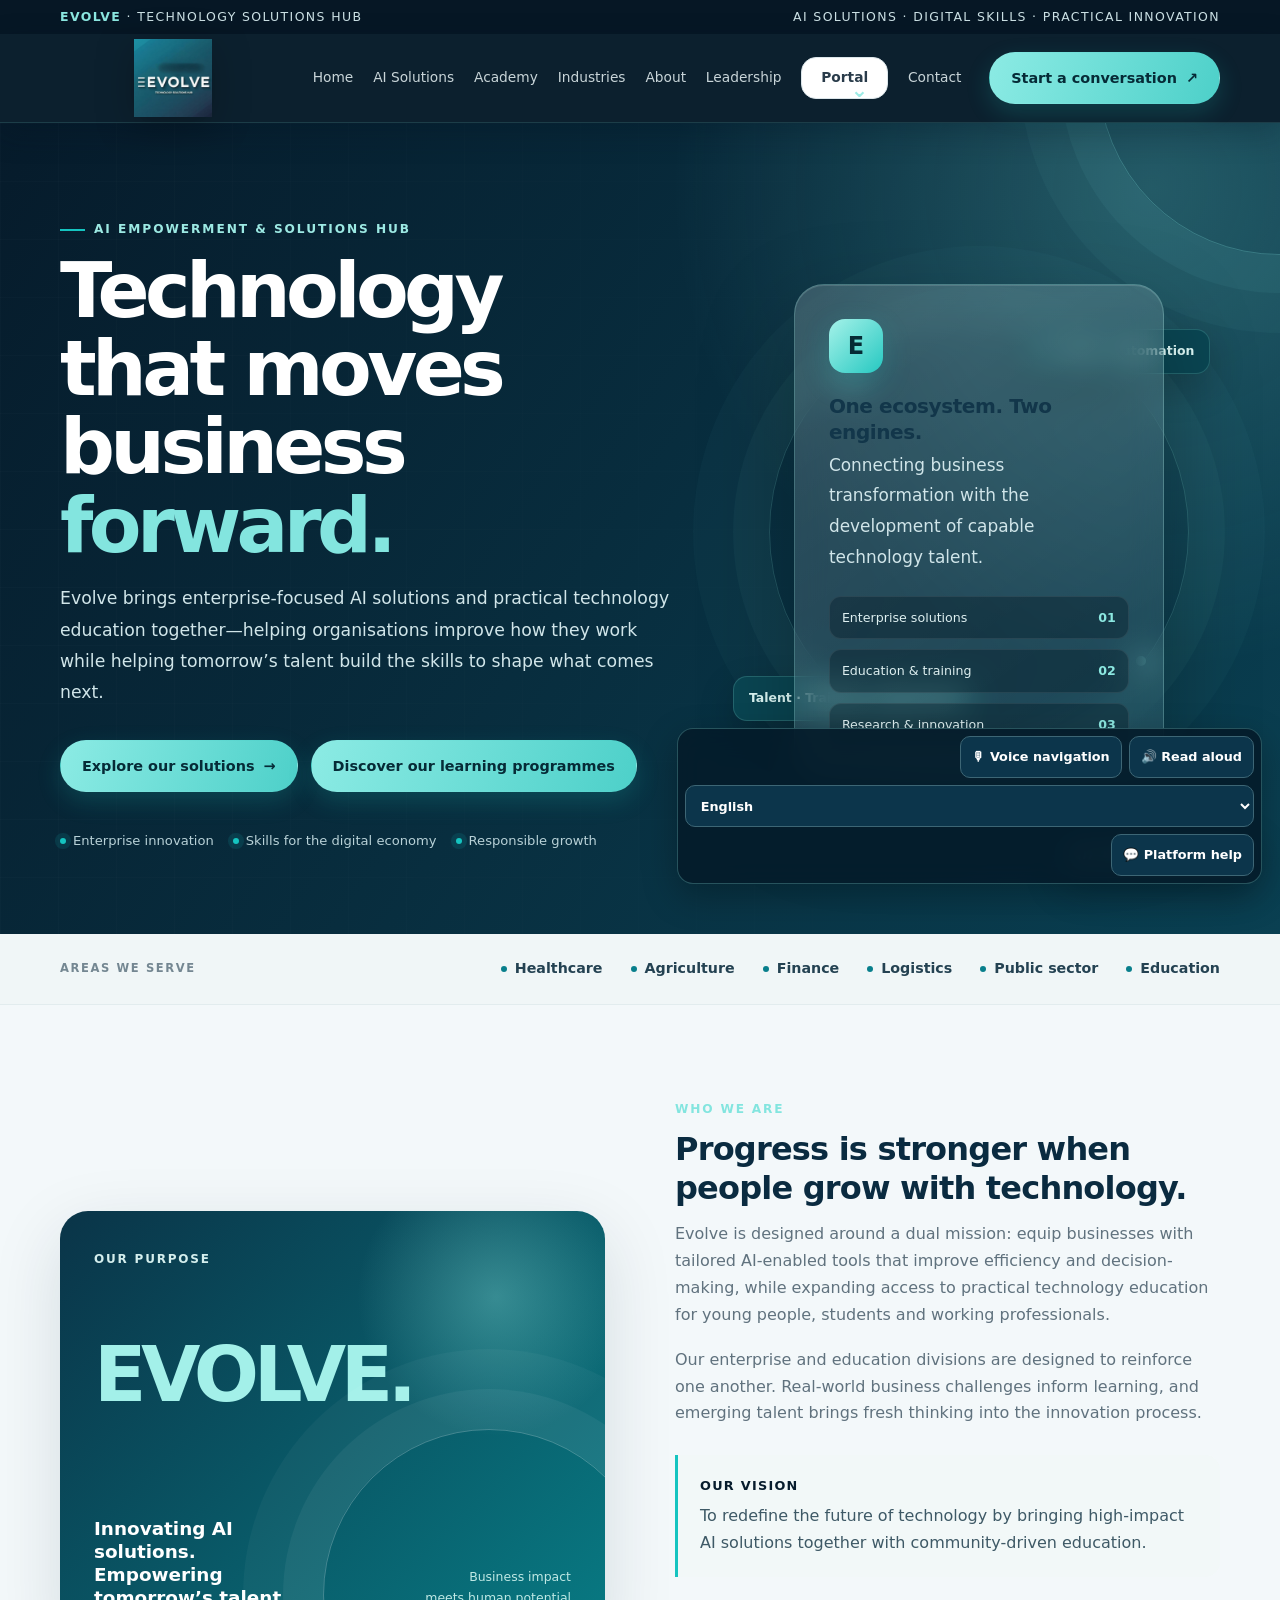
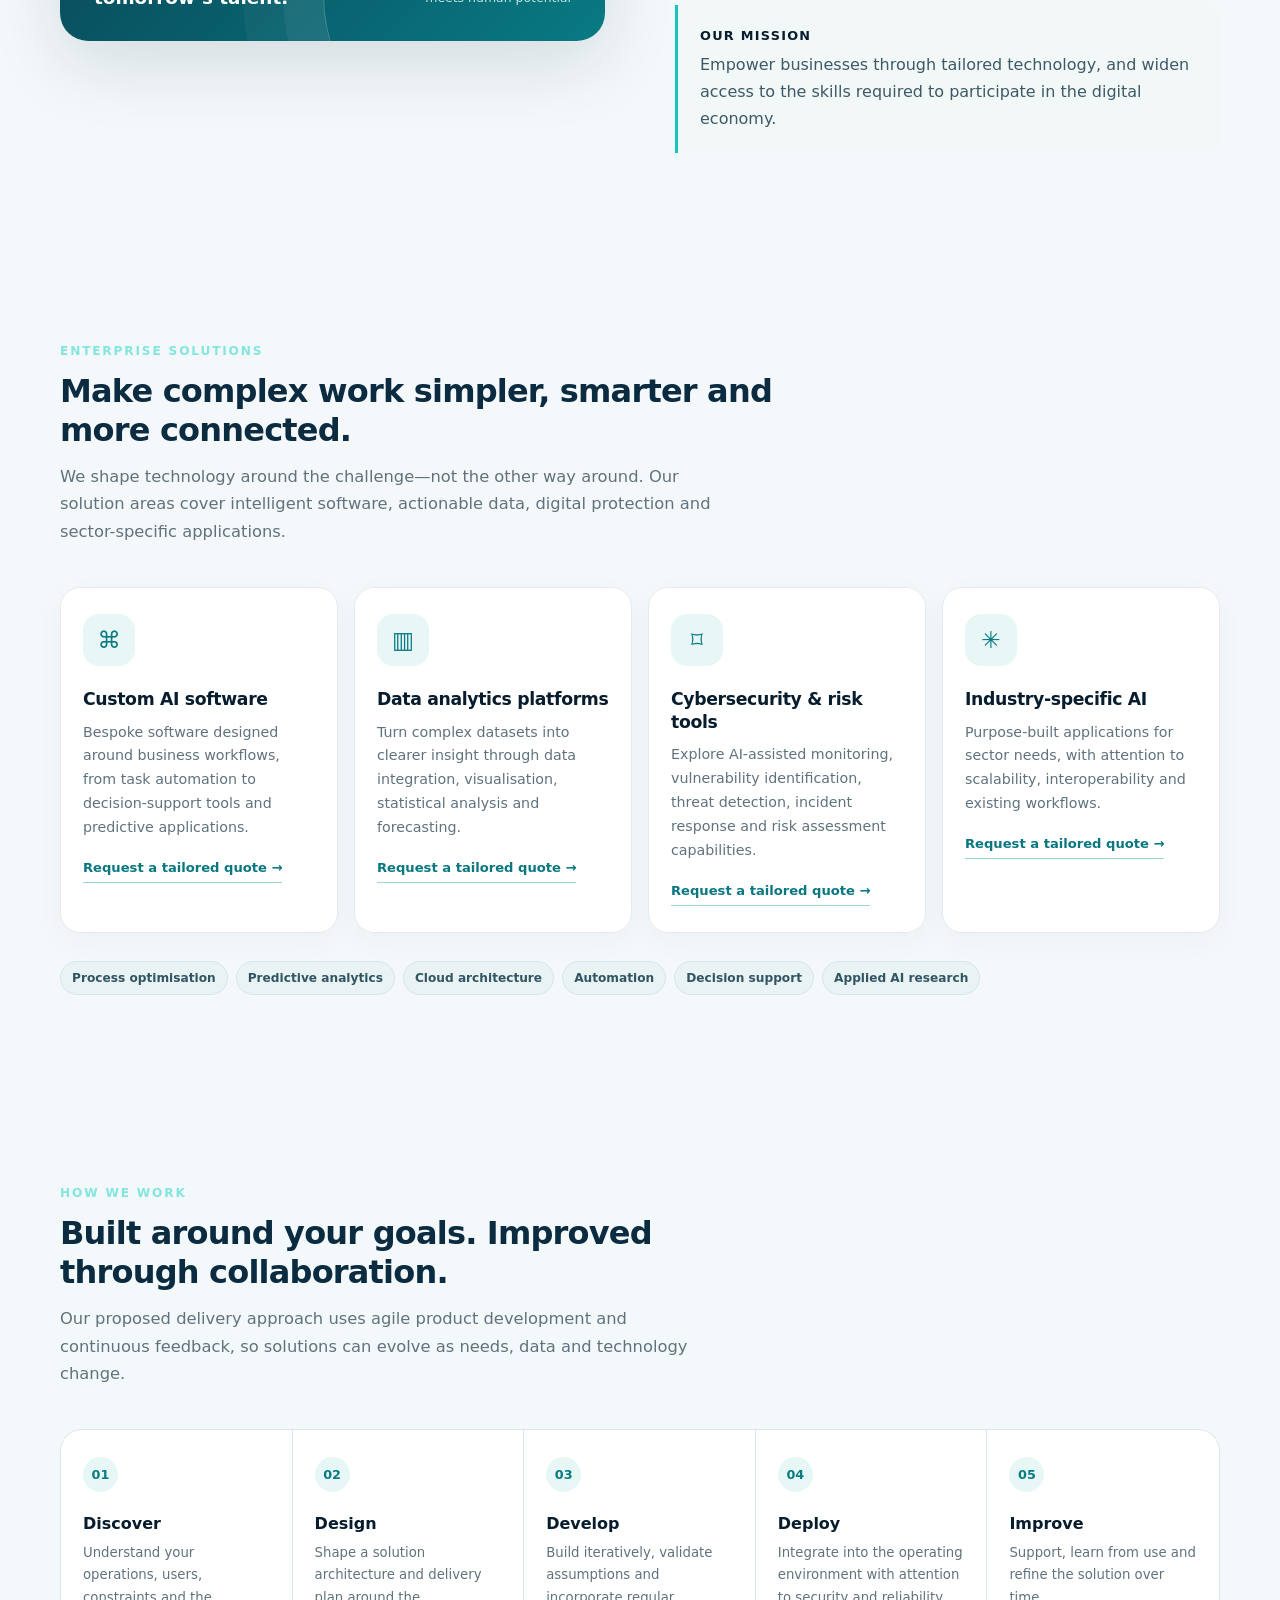
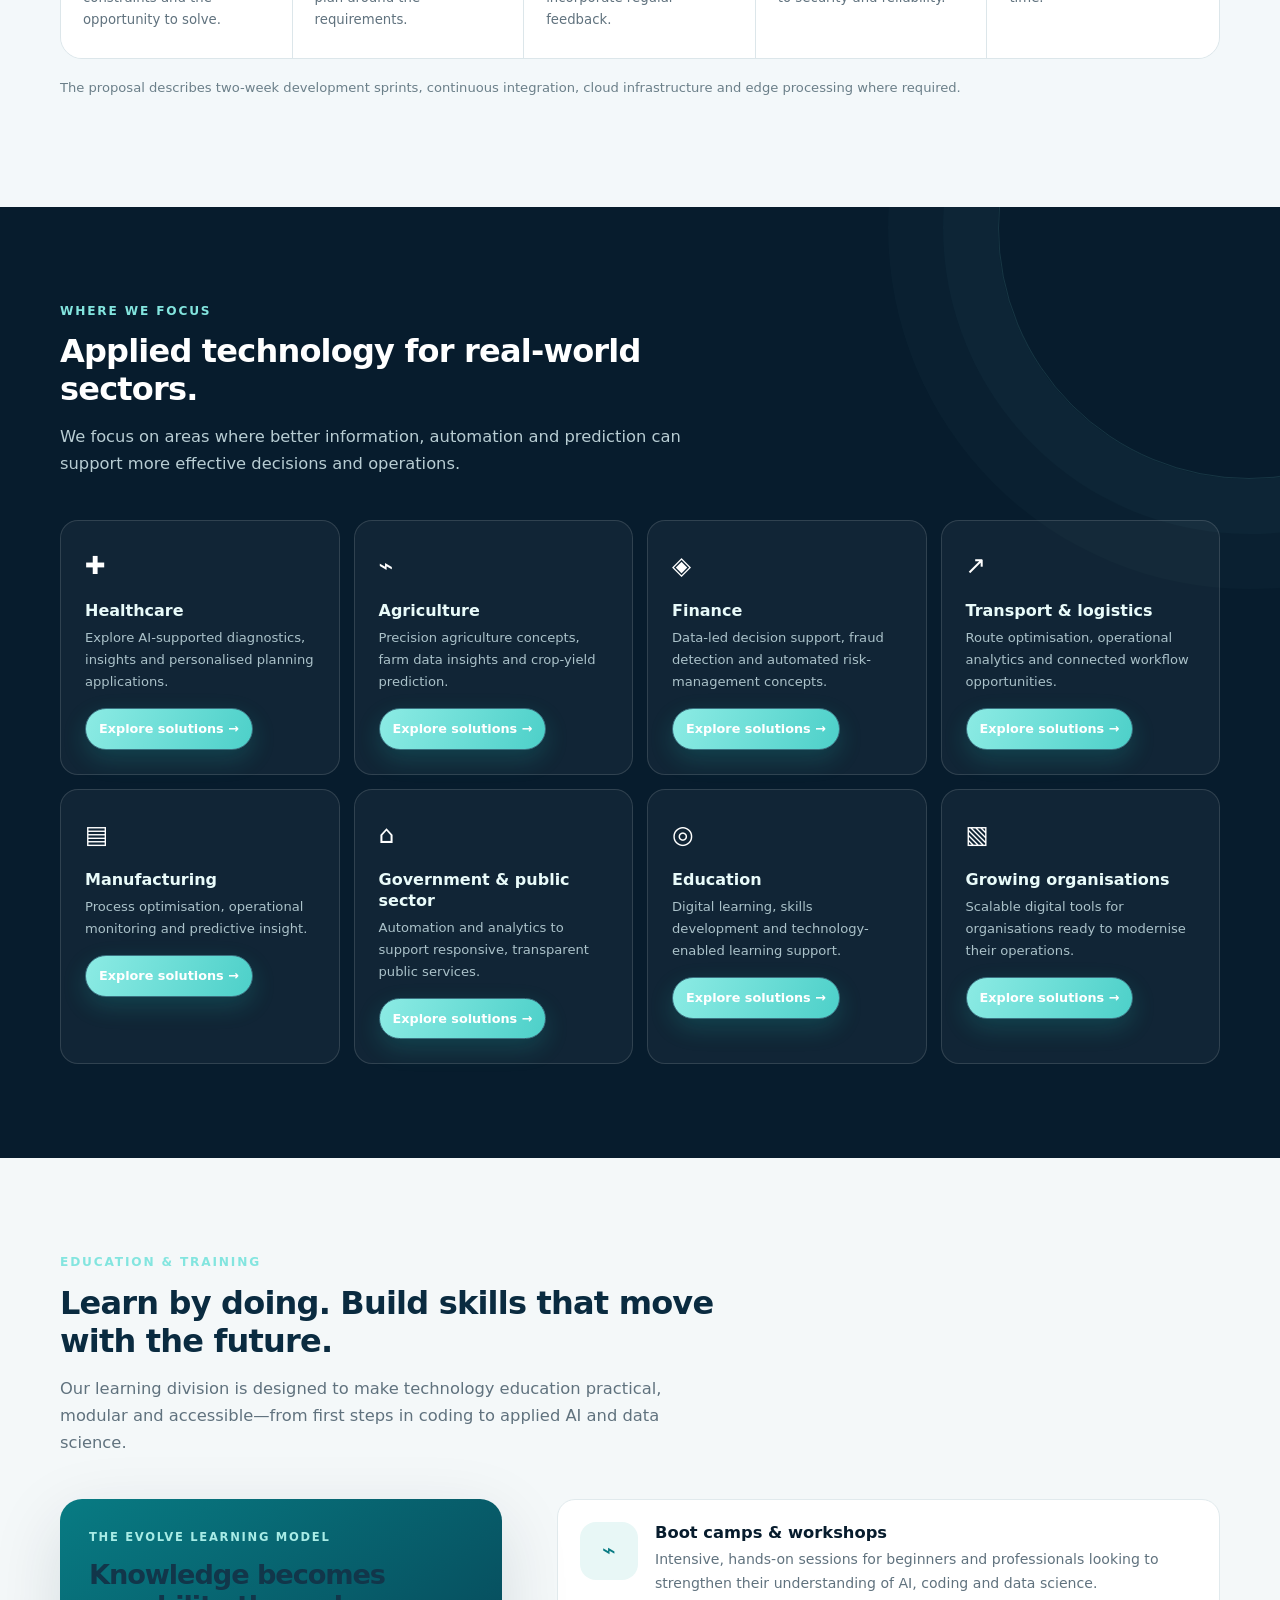
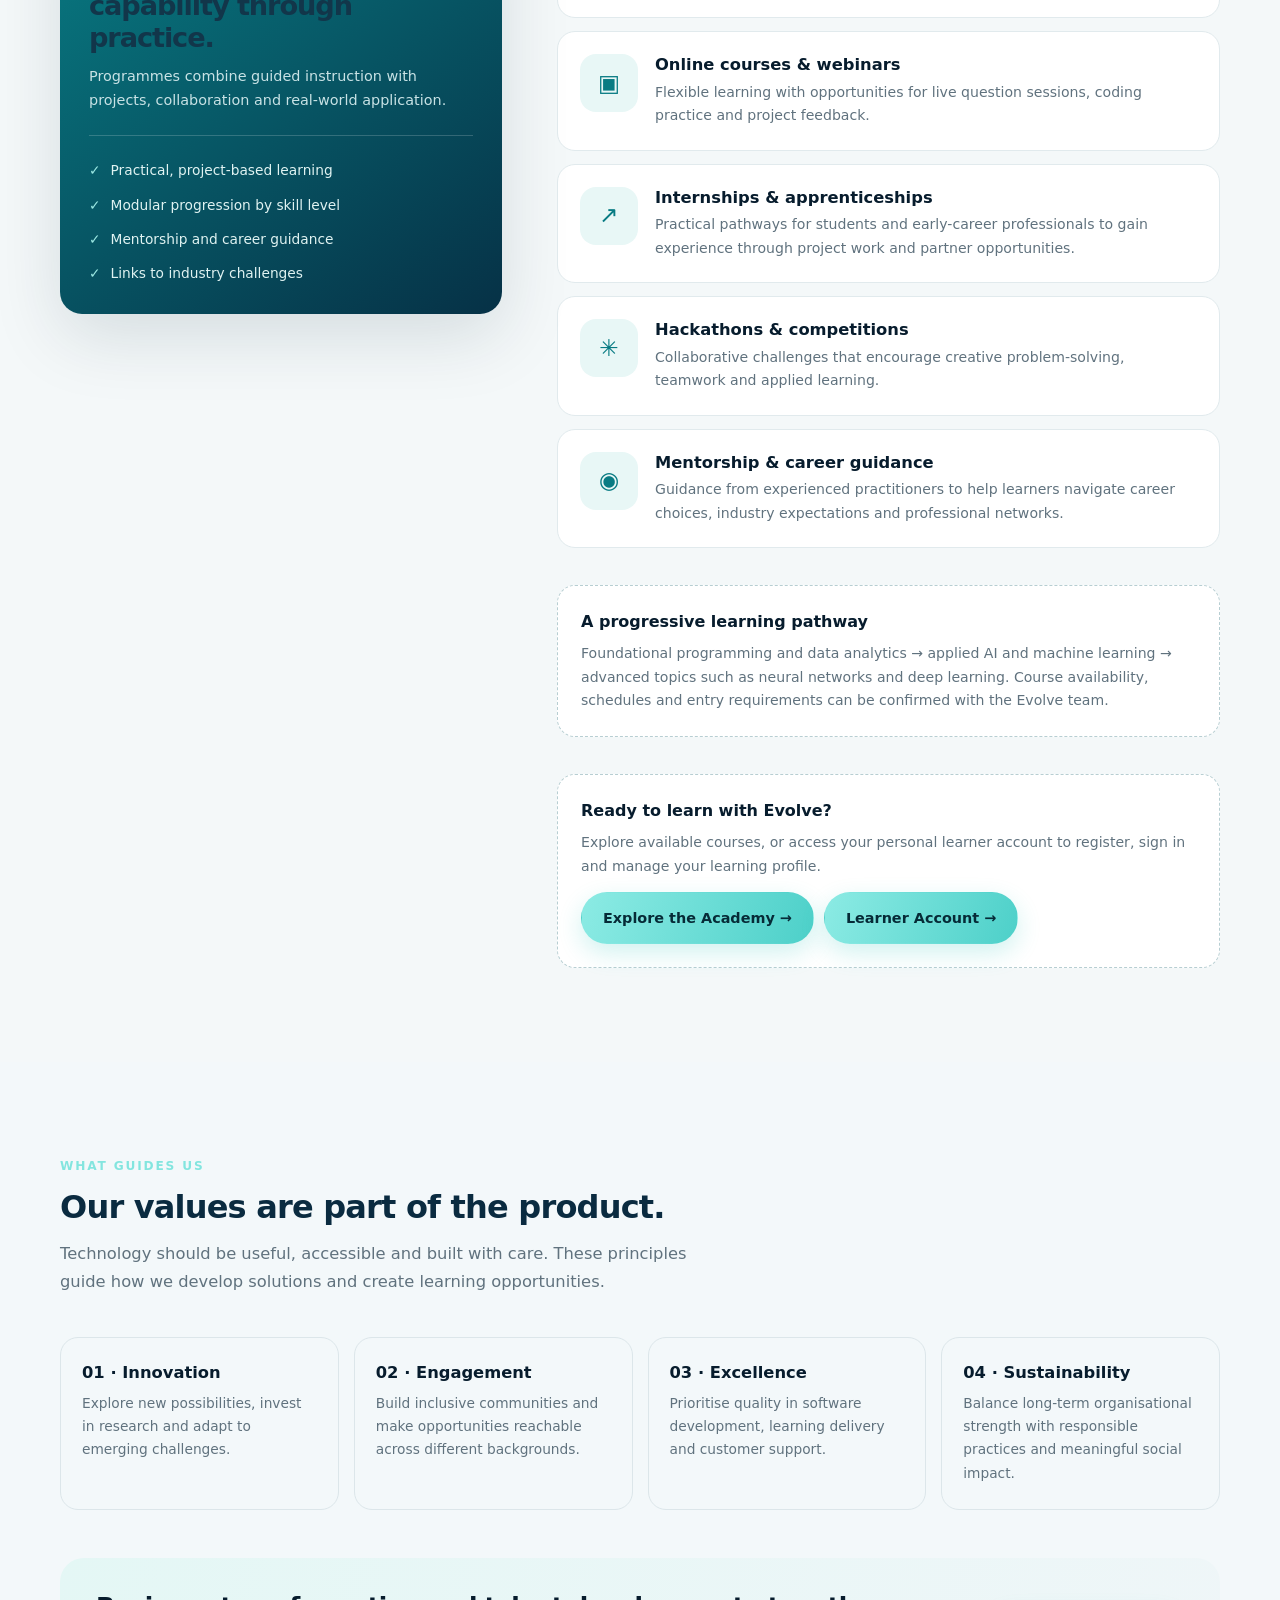
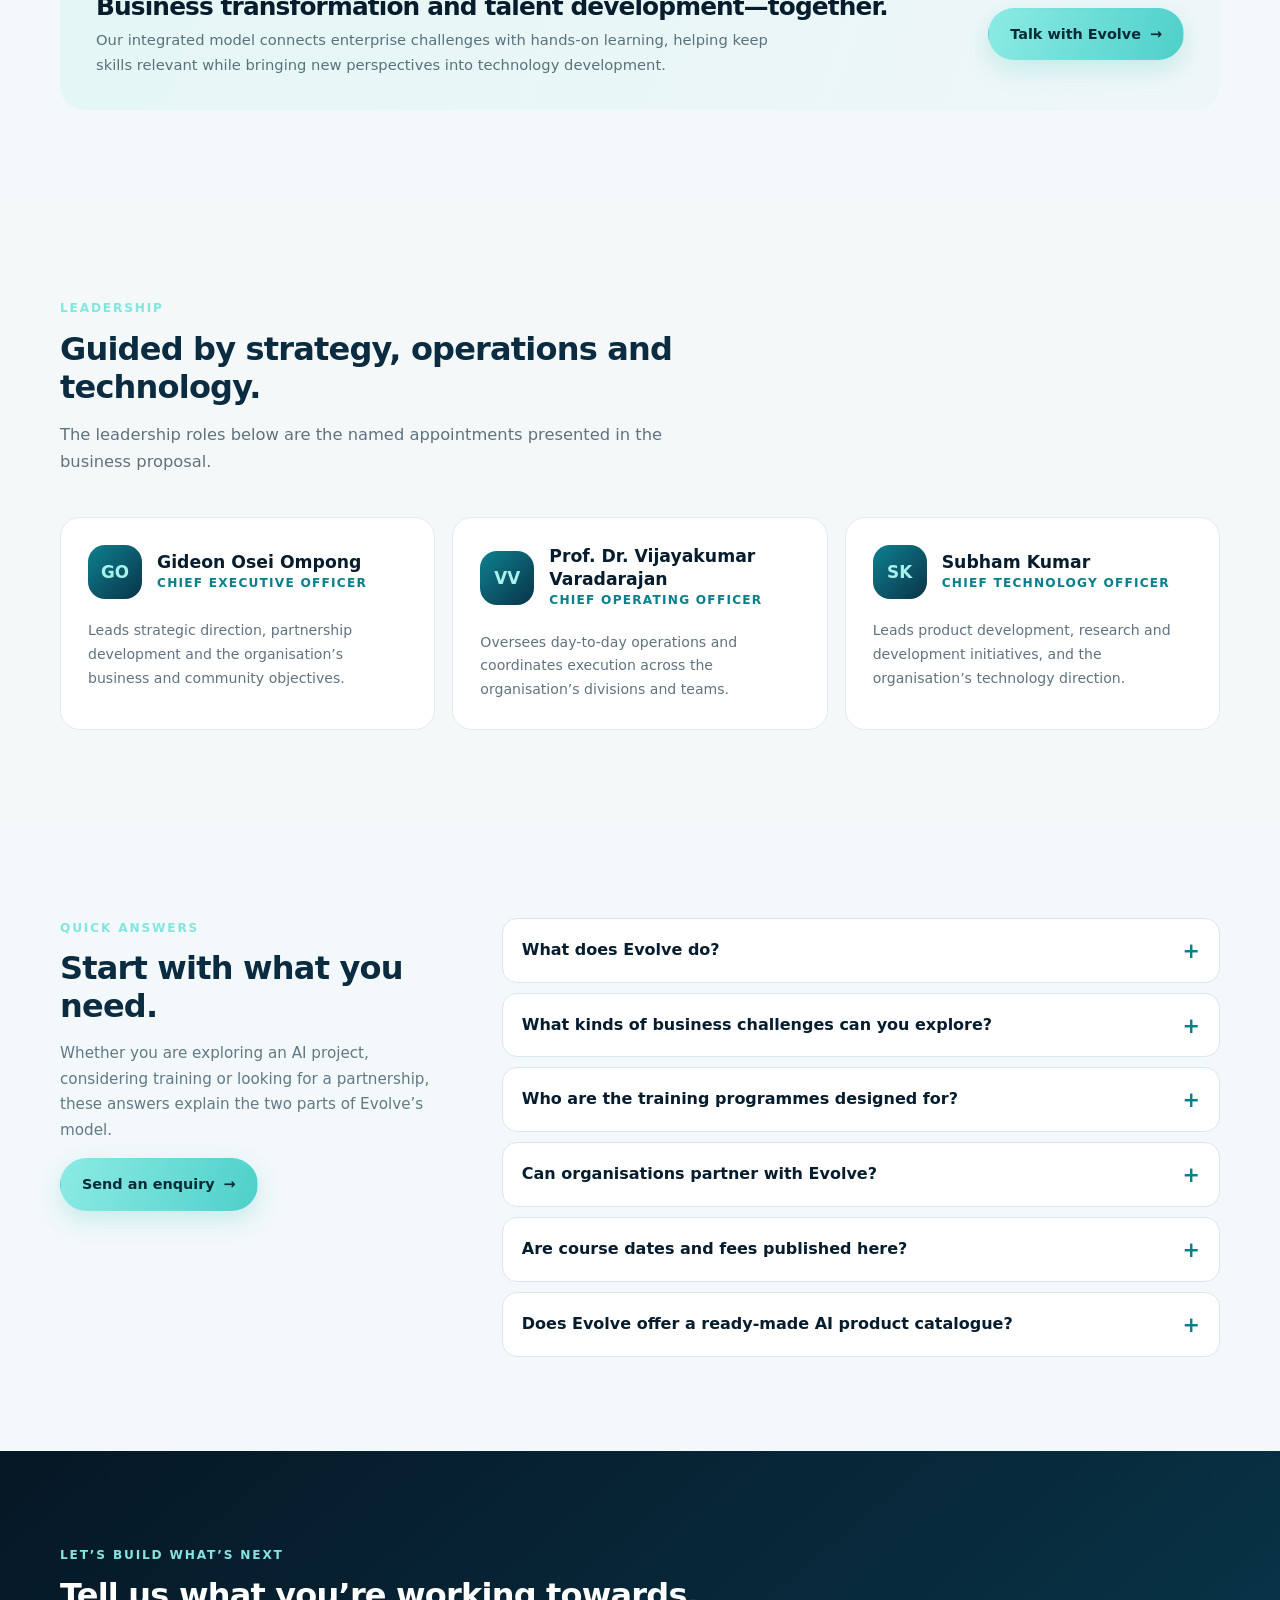
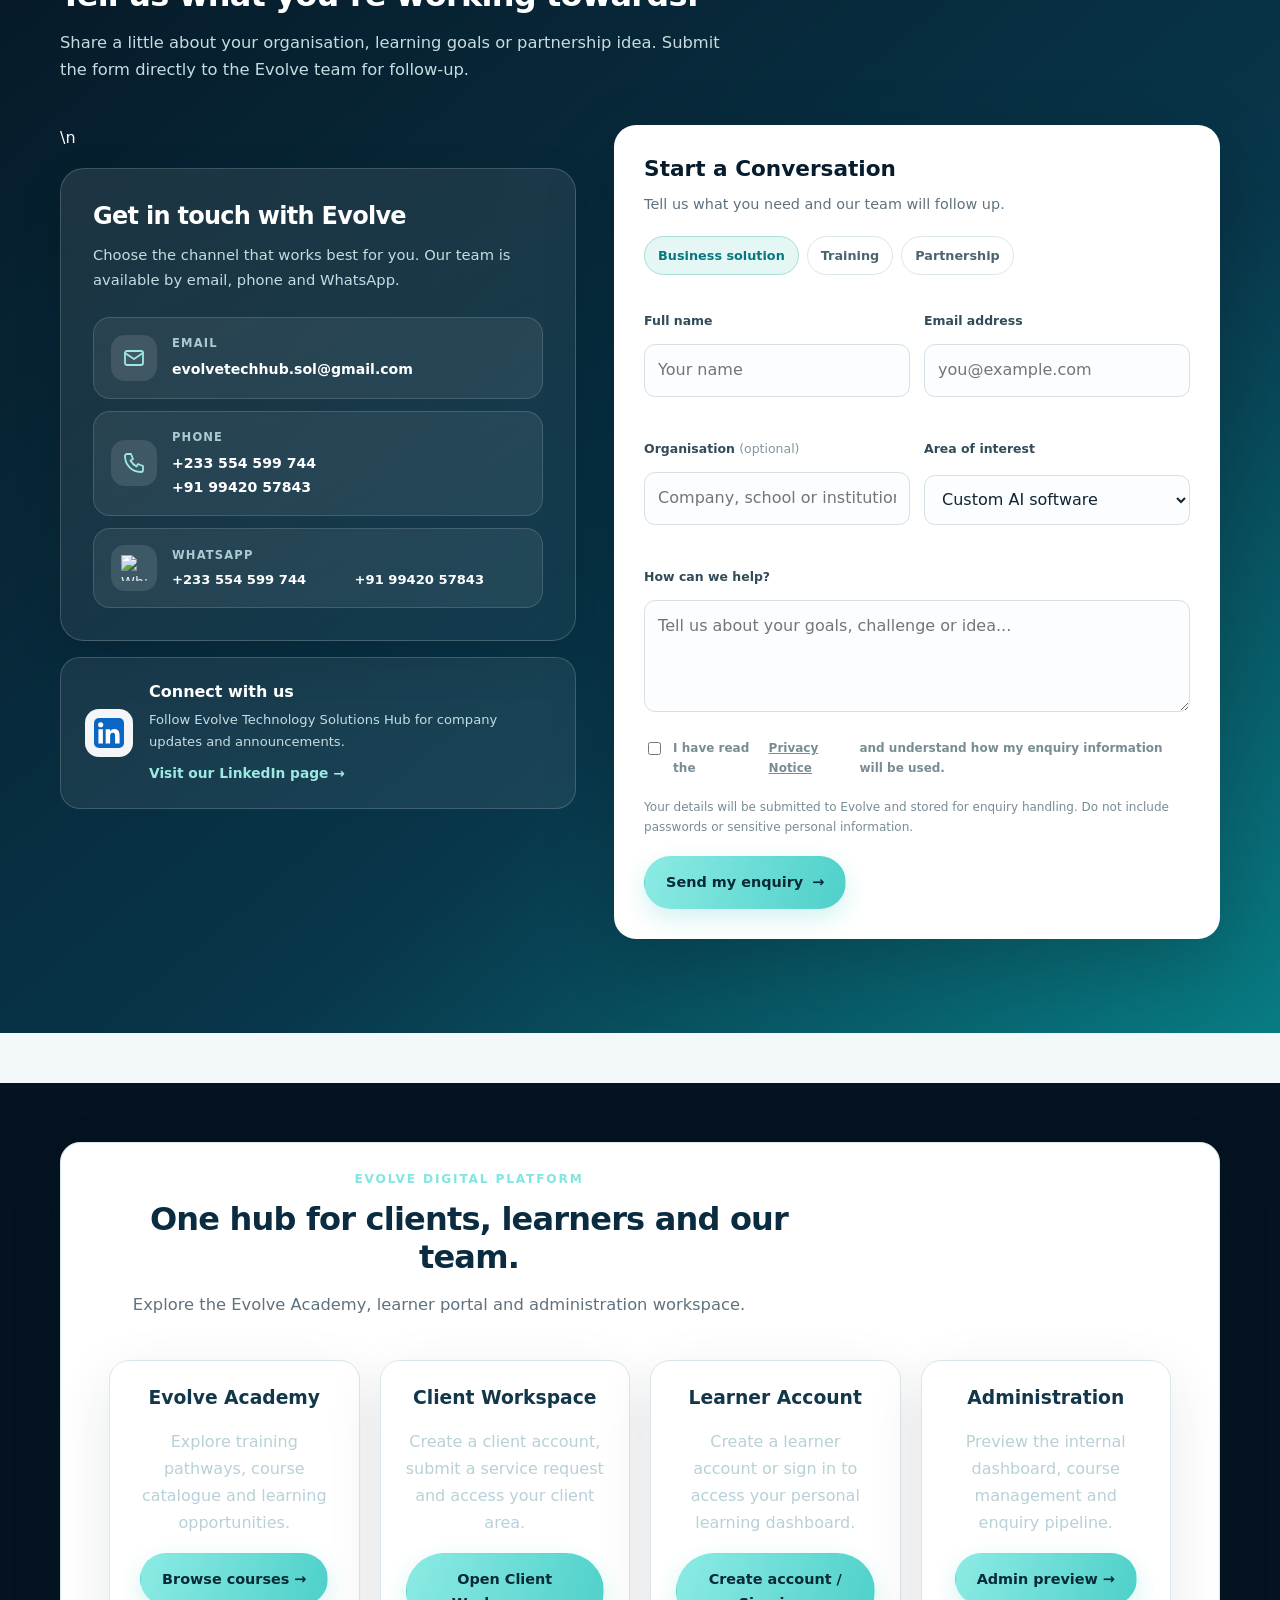
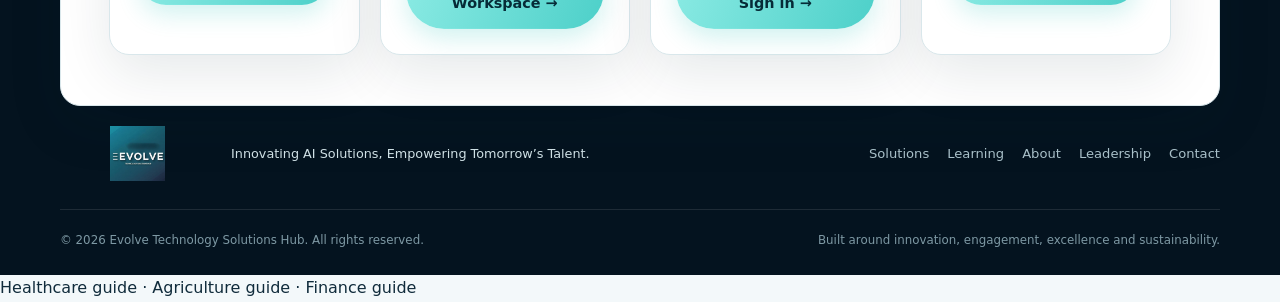
==== commit 645232a8: "Refine portal navigation and add learner access in Academy" ====
--- a/evolve-platform 3/index.html
+++ b/evolve-platform 3/index.html
@@ -49,6 +49,15 @@
     .nav { display:flex; align-items:center; gap:23px; color:#e7f2f4; font-size:.89rem; }
     .nav a { opacity:.86; transition:opacity .2s,color .2s; }
     .nav a:hover, .nav a:focus-visible { opacity:1; color:var(--aqua); }
+    .nav-dropdown { position:relative; }
+    .nav-dropdown summary { cursor:pointer; list-style:none; opacity:.86; padding:8px 0; }
+    .nav-dropdown summary::-webkit-details-marker { display:none; }
+    .nav-dropdown summary:after { content:"⌄"; margin-left:6px; color:var(--aqua); }
+    .nav-dropdown[open] summary { color:var(--aqua); opacity:1; }
+    .nav-dropdown-menu { position:absolute; top:calc(100% + 12px); right:0; min-width:190px; display:grid; gap:2px; padding:8px; border:1px solid rgba(140,232,225,.2); border-radius:13px; background:#082b40; box-shadow:0 16px 38px rgba(0,0,0,.25); }
+    .nav-dropdown-menu a { display:block; padding:11px 12px; border-radius:8px; white-space:nowrap; }
+    .nav-dropdown-menu a:hover { background:rgba(255,255,255,.08); }
+
     .nav-cta { display:flex; align-items:center; gap:10px; }
     .menu-toggle { display:none; border:1px solid rgba(255,255,255,.24); color:#fff; background:transparent; border-radius:12px; width:44px; height:44px; font-size:1.3rem; }
     .btn { display:inline-flex; align-items:center; justify-content:center; gap:10px; border:0; border-radius:999px; padding:13px 20px; font-weight:700; font-size:.9rem; transition:transform .2s, box-shadow .2s, background .2s; }
@@ -237,6 +246,10 @@
       .menu-toggle { display:inline-grid; place-items:center; }.nav-cta { margin-left:auto; }.nav-cta .btn { display:none; }
       .nav { display:none; position:fixed; inset:72px 0 0; padding:25px 28px 40px; background:#071c2d; flex-direction:column; align-items:stretch; gap:0; overflow-y:auto; font-size:1rem; }
       .nav.open { display:flex; }.nav a { padding:16px 0; border-bottom:1px solid rgba(255,255,255,.09); }
+      .nav-dropdown { border-bottom:1px solid rgba(255,255,255,.09); }
+      .nav-dropdown summary { padding:16px 0; }
+      .nav-dropdown-menu { position:static; min-width:0; margin:0 0 10px 12px; padding:4px 10px; border:0; border-left:2px solid rgba(140,232,225,.35); border-radius:0; background:rgba(255,255,255,.035); box-shadow:none; }
+      .nav-dropdown-menu a { padding:11px 8px; border:0; }
       .hero { padding:70px 0 62px; }.hero-grid { grid-template-columns:1fr; }.hero h1 { font-size:clamp(2.8rem,13vw,4.3rem); }.hero-panel { min-height:340px; }.orbit { width:280px; }.hub-card { width:min(310px,100%); }.float-chip.one { right:0; }.float-chip.two { left:0; }
       section { padding:70px 0; }.two-col,.learning-layout,.faq-grid,.contact-grid { grid-template-columns:1fr; gap:30px; }.visual-panel { min-height:330px; }.learning-aside { position:relative; top:auto; }
       .leaders { grid-template-columns:1fr; }.process-grid { grid-template-columns:1fr 1fr; }.process-step { border-bottom:1px solid var(--line); }.process-step:nth-child(odd) { border-right:1px solid var(--line); }.process-step:nth-child(even) { border-right:0; }.process-step:last-child { grid-column:1/-1; border-bottom:0; }
@@ -258,7 +271,7 @@
     <div class="container nav-wrap">
       <a class="brand" href="#home" aria-label="Evolve home"><img src="assets/evolve-logo.jpg" alt="Evolve Technology Solutions Hub logo" /></a>
       <nav class="nav" id="site-nav" aria-label="Main navigation">
-        <a href="#home">Home</a><a href="#solutions">AI Solutions</a><a href="/courses.html">Academy</a><a href="/learner.html">Learner Account</a><a href="#sectors">Industries</a><a href="#about">About</a><a href="#leadership">Leadership</a><a href="/portal.html">Portal</a><a href="#contact">Contact</a>
+        <a href="#home">Home</a><a href="#solutions">AI Solutions</a><a href="/courses.html">Academy</a><a href="#sectors">Industries</a><a href="#about">About</a><a href="#leadership">Leadership</a><details class="nav-dropdown"><summary>Portal</summary><div class="nav-dropdown-menu"><a href="/learner.html">Learner Account</a><a href="/client.html">Client Account</a></div></details><a href="#contact">Contact</a>
       </nav>
       <div class="nav-cta"><a class="btn btn-primary" href="#contact">Start a conversation <span aria-hidden="true">↗</span></a><button class="menu-toggle" id="menu-toggle" aria-label="Open navigation" aria-expanded="false" aria-controls="site-nav">☰</button></div>
     </div>
@@ -350,6 +363,7 @@
             <article class="learning-item reveal"><div class="service-icon">✳</div><div><h3>Hackathons & competitions</h3><p>Collaborative challenges that encourage creative problem-solving, teamwork and applied learning.</p></div></article>
             <article class="learning-item reveal"><div class="service-icon">◉</div><div><h3>Mentorship & career guidance</h3><p>Guidance from experienced practitioners to help learners navigate career choices, industry expectations and professional networks.</p></div></article>
             <div class="pathway reveal"><strong>A progressive learning pathway</strong><p>Foundational programming and data analytics → applied AI and machine learning → advanced topics such as neural networks and deep learning. Course availability, schedules and entry requirements can be confirmed with the Evolve team.</p></div>
+            <div class="pathway reveal"><strong>Ready to learn with Evolve?</strong><p>Explore available courses, or access your personal learner account to register, sign in and manage your learning profile.</p><div style="display:flex;flex-wrap:wrap;gap:10px;margin-top:14px"><a class="btn btn-dark" href="/courses.html">Explore the Academy →</a><a class="btn btn-light" href="/learner.html">Learner Account →</a></div></div>
           </div>
         </div>
       </div>
@@ -435,7 +449,7 @@
 
   <footer class="footer">
     <div class="container">
-      <section class="section" id="platform-cta"><div class="container"><div class="section-head"><div class="kicker">Evolve digital platform</div><h2>One hub for clients, learners and our team.</h2><p>Explore the Evolve Academy, learner portal and administration workspace.</p></div><div class="cards"><a class="card" href="/courses.html"><h3>Evolve Academy</h3><p>Explore training pathways, course catalogue and learning opportunities.</p><span class="btn">Browse courses →</span></a><a class="card" href="/portal.html"><h3>Student & Client Portal</h3><p>Demo portal experience for registration, applications and service enquiries.</p><span class="btn">Open portal →</span></a><a class="card" href="/learner.html"><h3>Learner Account</h3><p>Create a learner account or sign in to access your personal learning dashboard.</p><span class="btn">Create account / Sign in →</span></a><a class="card" href="admin.html"><h3>Administration</h3><p>Preview the internal dashboard, course management and enquiry pipeline.</p><span class="btn">Admin preview →</span></a></div></div></section>
+      <section class="section" id="platform-cta"><div class="container"><div class="section-head"><div class="kicker">Evolve digital platform</div><h2>One hub for clients, learners and our team.</h2><p>Explore the Evolve Academy, learner portal and administration workspace.</p></div><div class="cards"><a class="card" href="/courses.html"><h3>Evolve Academy</h3><p>Explore training pathways, course catalogue and learning opportunities.</p><span class="btn">Browse courses →</span></a><a class="card" href="/client.html"><h3>Client Workspace</h3><p>Create a client account, submit a service request and access your client area.</p><span class="btn">Open Client Workspace →</span></a><a class="card" href="/learner.html"><h3>Learner Account</h3><p>Create a learner account or sign in to access your personal learning dashboard.</p><span class="btn">Create account / Sign in →</span></a><a class="card" href="admin.html"><h3>Administration</h3><p>Preview the internal dashboard, course management and enquiry pipeline.</p><span class="btn">Admin preview →</span></a></div></div></section>
       <div class="footer-top"><div class="footer-brand"><img src="assets/evolve-logo.jpg" alt="Evolve Technology Solutions Hub" /><span>Innovating AI Solutions, Empowering Tomorrow’s Talent.</span></div><div class="footer-links"><a href="#solutions">Solutions</a><a href="#learning">Learning</a><a href="#about">About</a><a href="#leadership">Leadership</a><a href="#contact">Contact</a></div></div>
       <div class="footer-bottom"><span>© <span id="year"></span> Evolve Technology Solutions Hub. All rights reserved.</span><span>Built around innovation, engagement, excellence and sustainability.</span></div>
     </div>
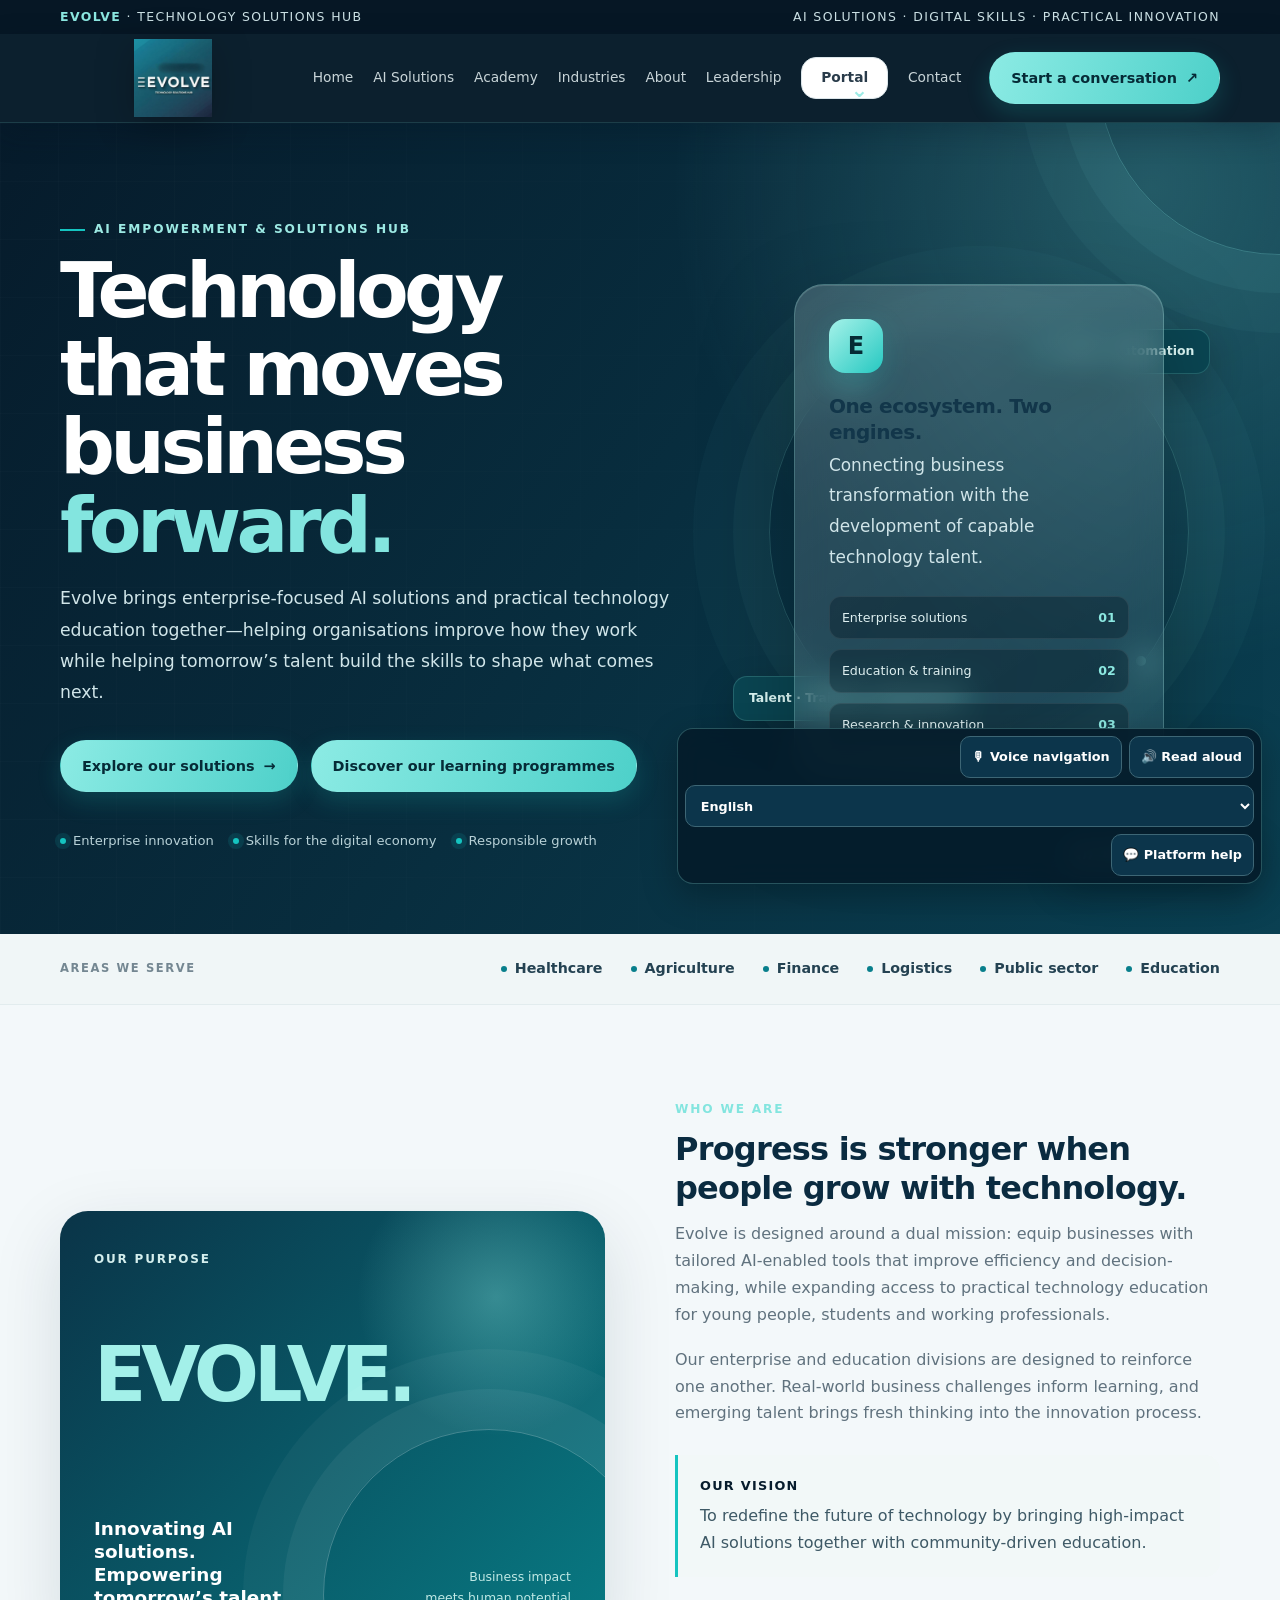
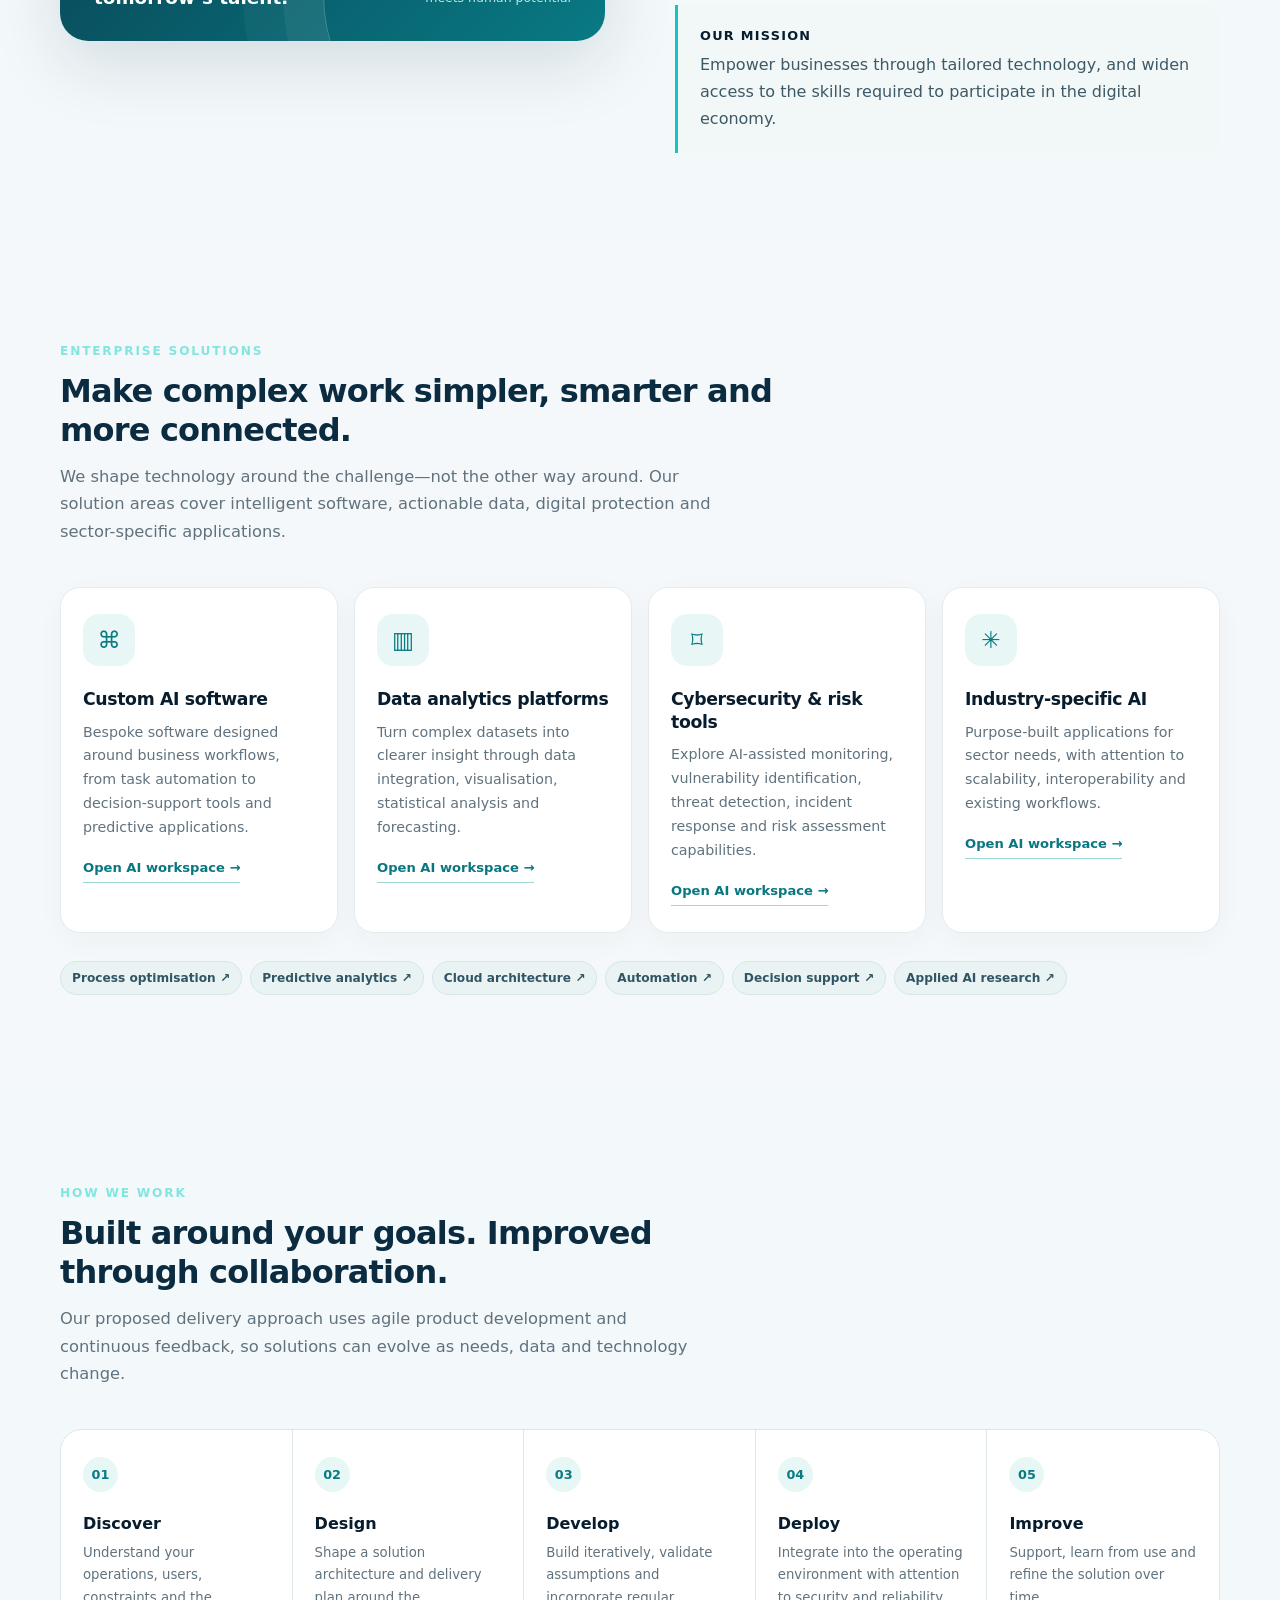
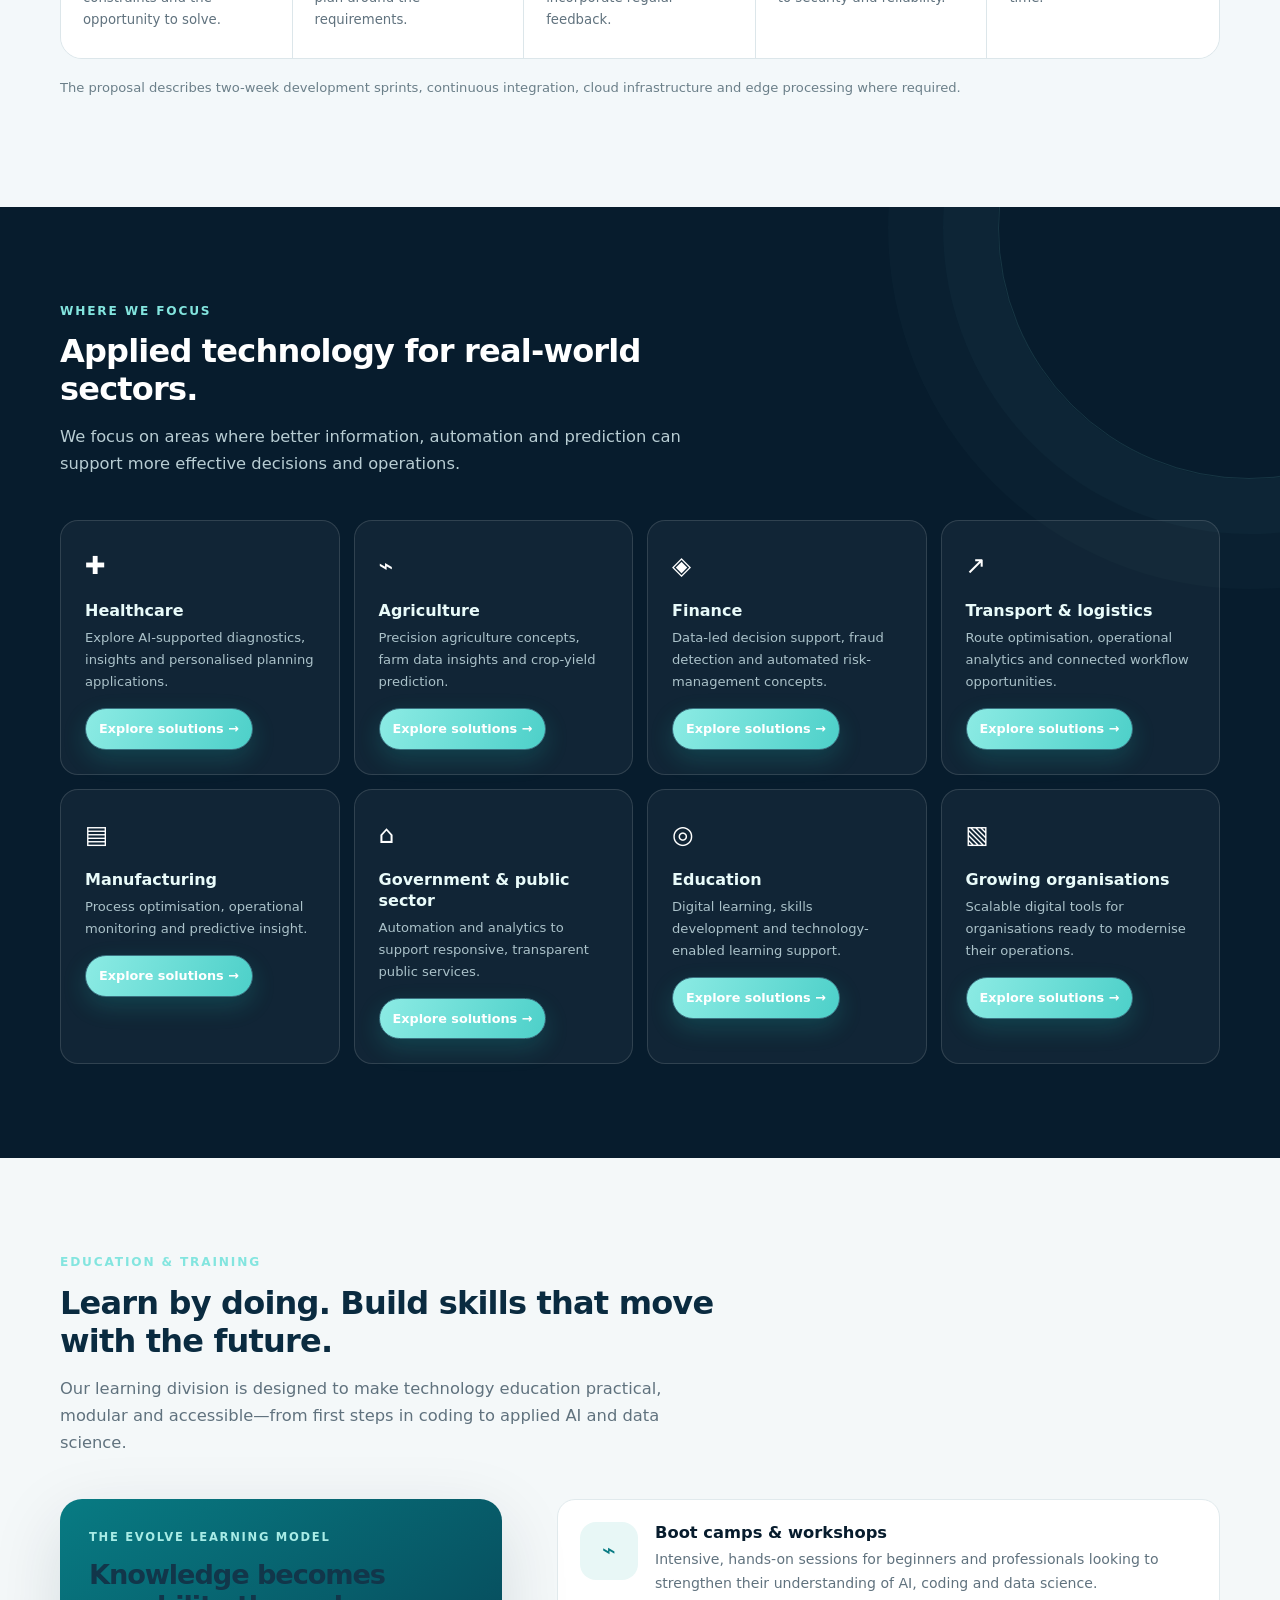
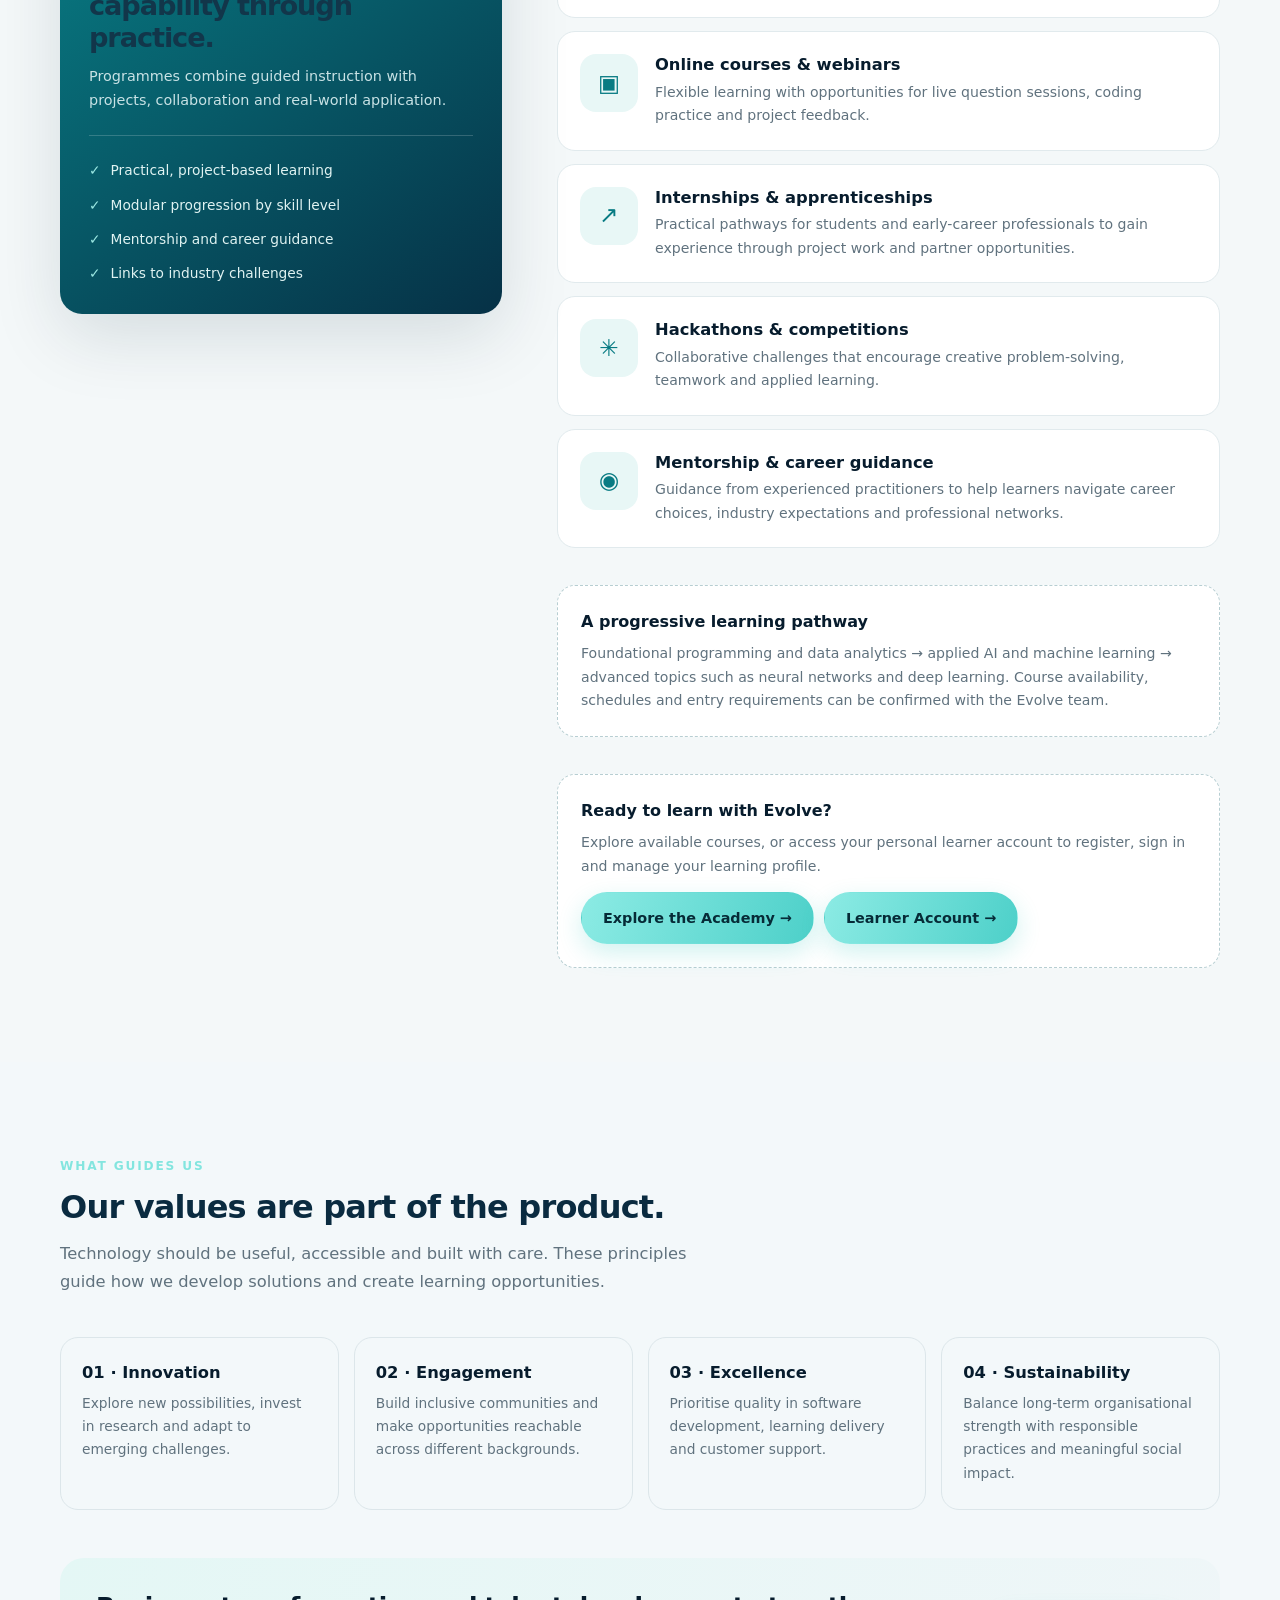
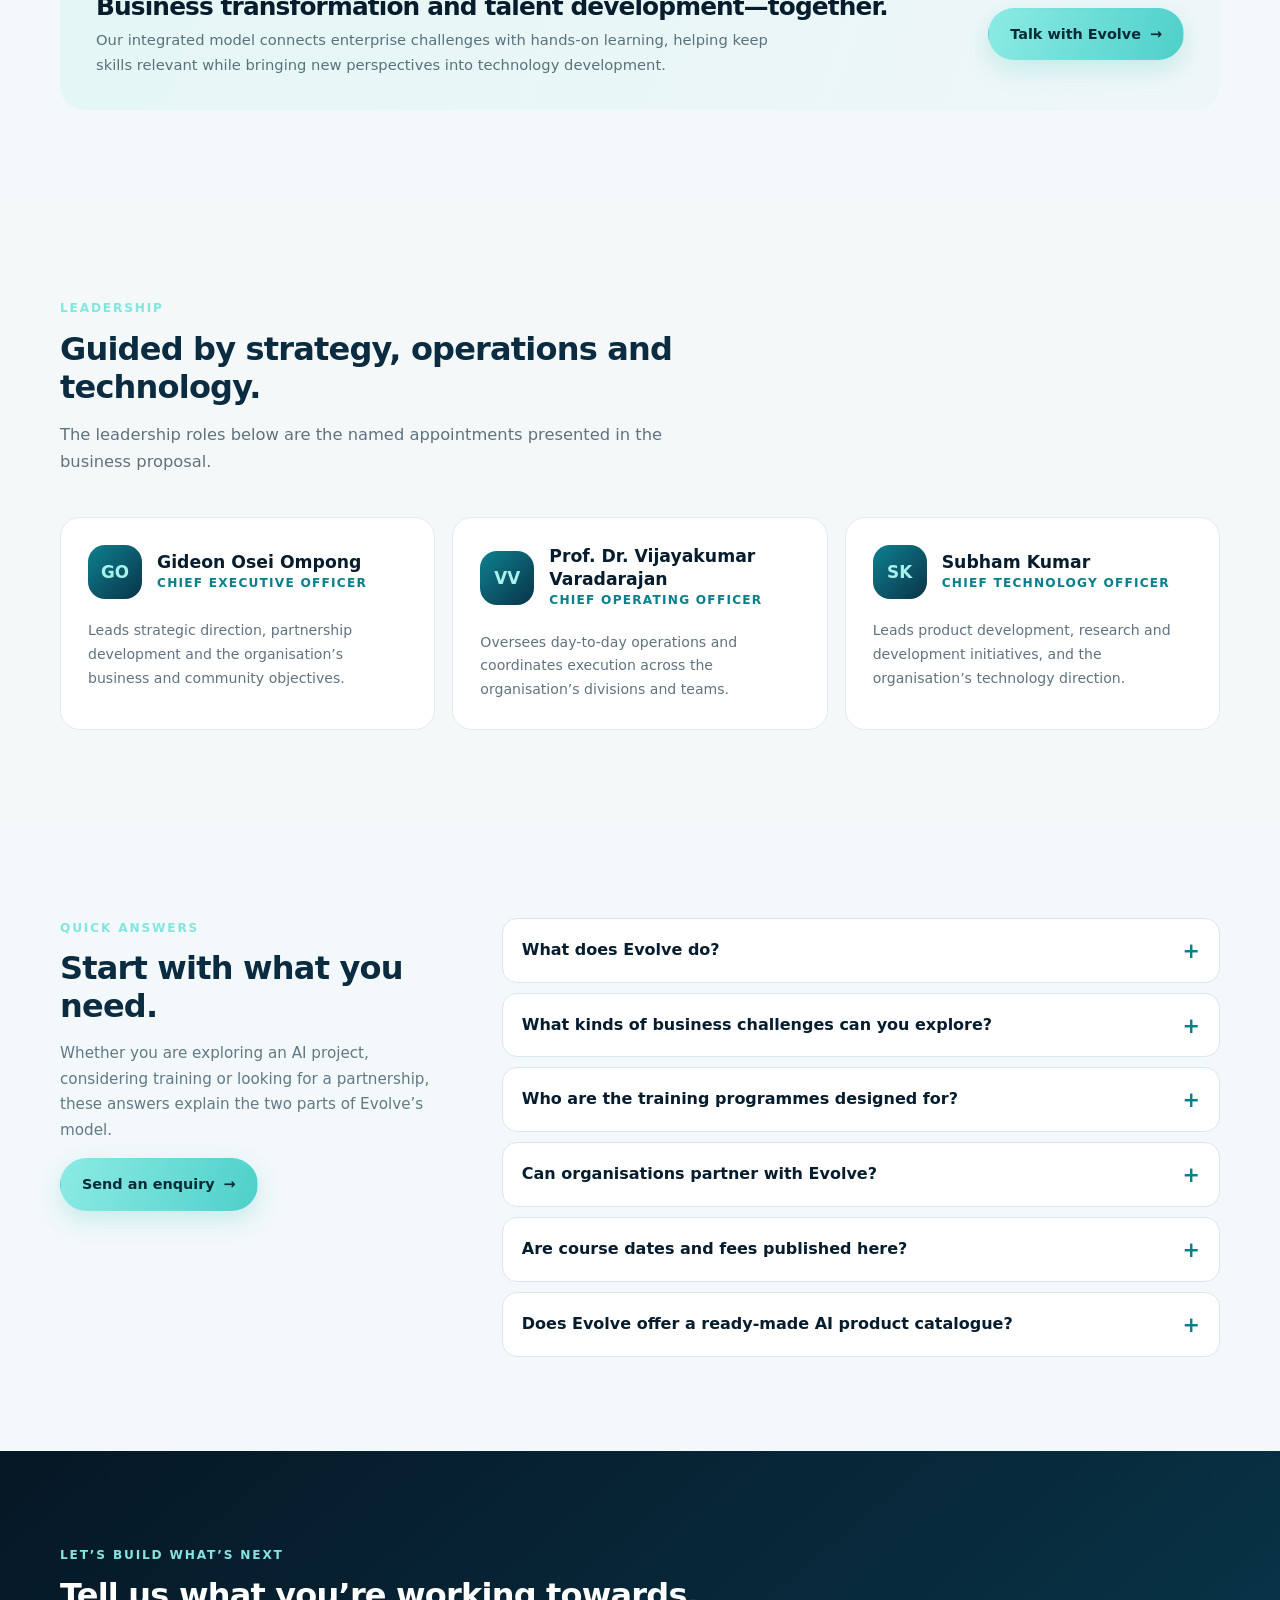
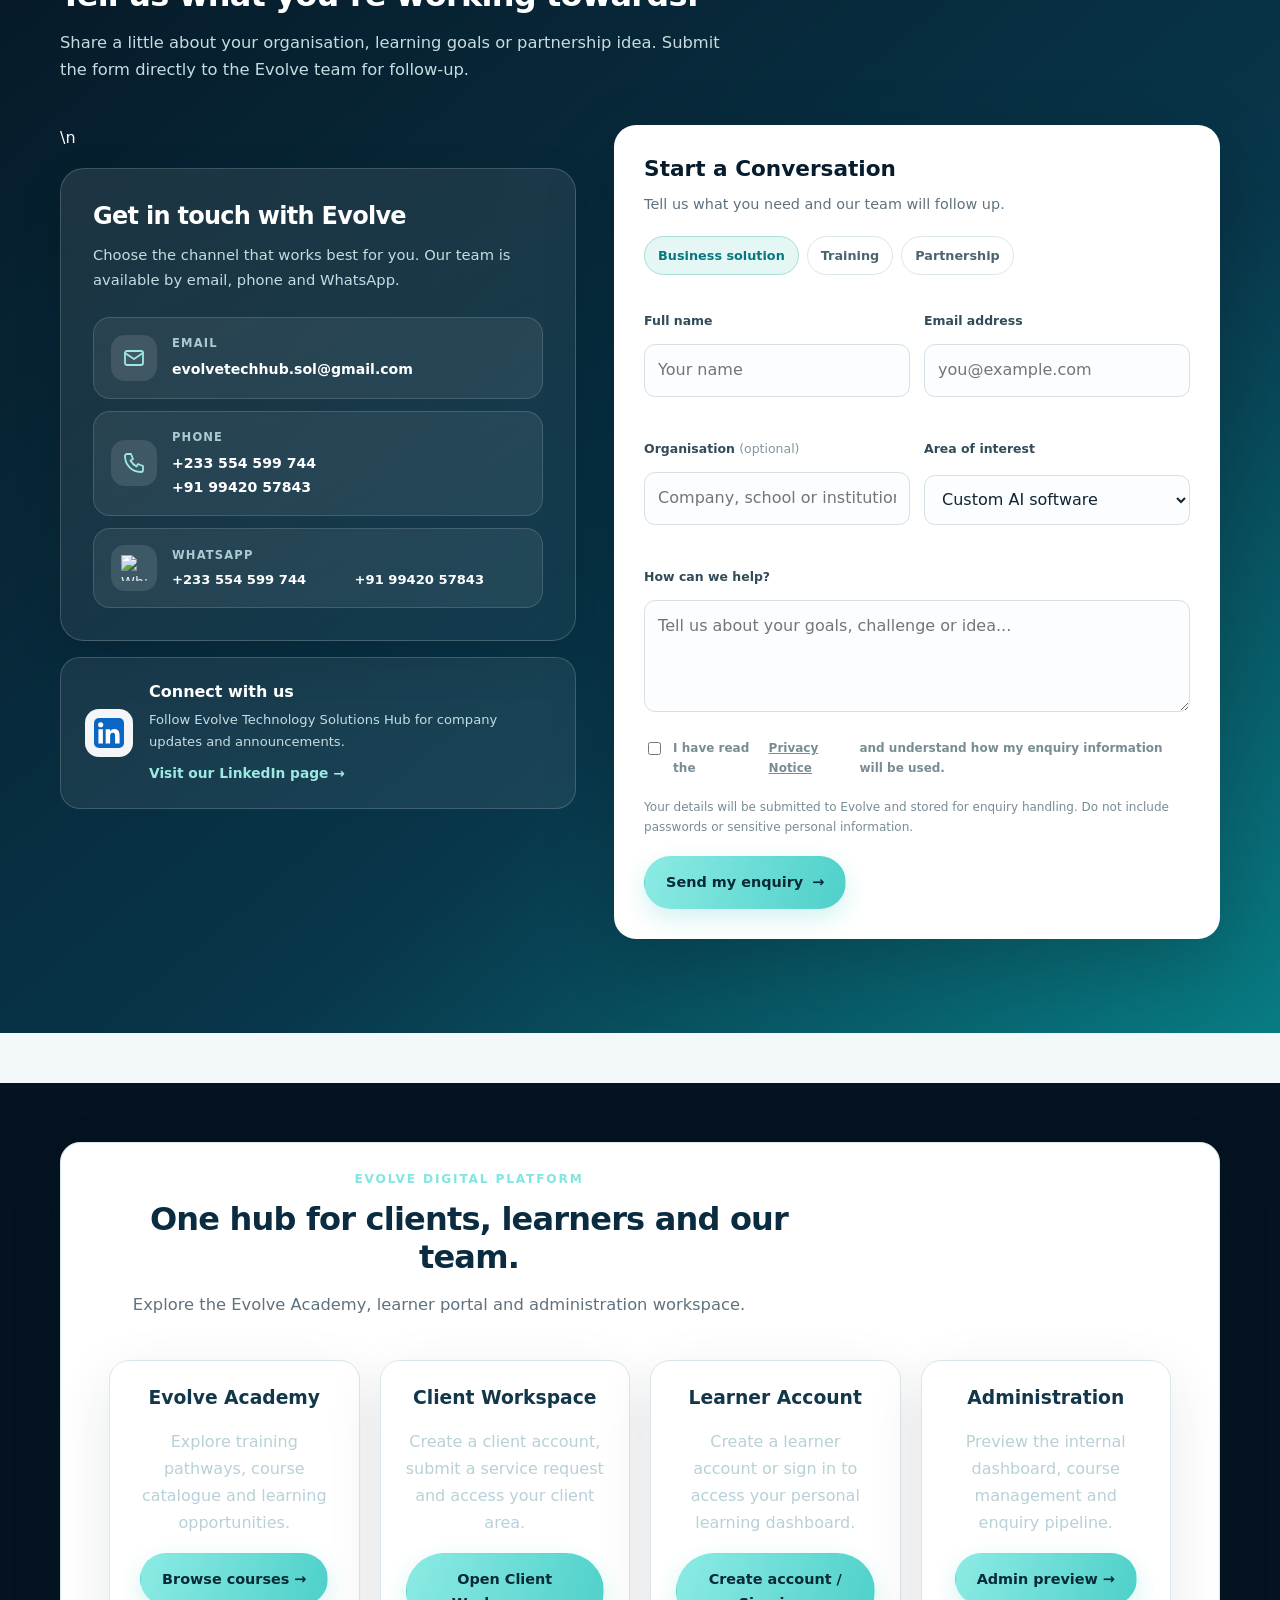
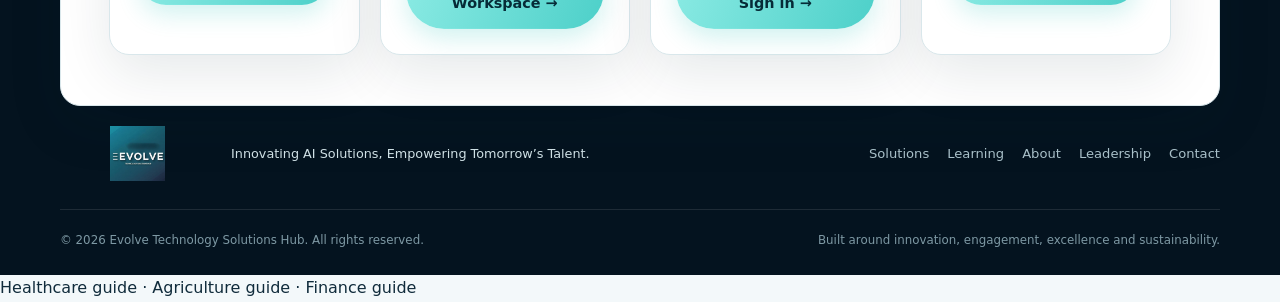
==== commit 110cd511: "Connect enterprise service cards to AI workspaces" ====
--- a/evolve-platform 3/index.html
+++ b/evolve-platform 3/index.html
@@ -313,12 +313,12 @@
       <div class="container">
         <div class="section-head reveal"><div class="kicker">Enterprise solutions</div><h2>Make complex work simpler, smarter and more connected.</h2><p>We shape technology around the challenge—not the other way around. Our solution areas cover intelligent software, actionable data, digital protection and sector-specific applications.</p></div>
         <div class="card-grid">
-          <article class="service-card reveal"><div class="service-icon">⌘</div><h3>Custom AI software</h3><p>Bespoke software designed around business workflows, from task automation to decision-support tools and predictive applications.</p><a class="service-quote" href="#contact" data-service="Custom AI software">Request a tailored quote →</a></article>
-          <article class="service-card reveal"><div class="service-icon">▥</div><h3>Data analytics platforms</h3><p>Turn complex datasets into clearer insight through data integration, visualisation, statistical analysis and forecasting.</p><a class="service-quote" href="#contact" data-service="Data analytics">Request a tailored quote →</a></article>
-          <article class="service-card reveal"><div class="service-icon">⌑</div><h3>Cybersecurity & risk tools</h3><p>Explore AI-assisted monitoring, vulnerability identification, threat detection, incident response and risk assessment capabilities.</p><a class="service-quote" href="#contact" data-service="Cybersecurity & risk">Request a tailored quote →</a></article>
-          <article class="service-card reveal"><div class="service-icon">✳</div><h3>Industry-specific AI</h3><p>Purpose-built applications for sector needs, with attention to scalability, interoperability and existing workflows.</p><a class="service-quote" href="#contact" data-service="Industry-specific AI">Request a tailored quote →</a></article>
-        </div>
-        <div class="tag-row"><span class="tag">Process optimisation</span><span class="tag">Predictive analytics</span><span class="tag">Cloud architecture</span><span class="tag">Automation</span><span class="tag">Decision support</span><span class="tag">Applied AI research</span></div>
+          <article class="service-card reveal"><div class="service-icon">⌘</div><h3>Custom AI software</h3><p>Bespoke software designed around business workflows, from task automation to decision-support tools and predictive applications.</p><a class="service-quote" href="ai-workspace.html?service=custom-ai-software">Open AI workspace →</a></article>
+          <article class="service-card reveal"><div class="service-icon">▥</div><h3>Data analytics platforms</h3><p>Turn complex datasets into clearer insight through data integration, visualisation, statistical analysis and forecasting.</p><a class="service-quote" href="ai-workspace.html?service=predictive-analytics">Open AI workspace →</a></article>
+          <article class="service-card reveal"><div class="service-icon">⌑</div><h3>Cybersecurity & risk tools</h3><p>Explore AI-assisted monitoring, vulnerability identification, threat detection, incident response and risk assessment capabilities.</p><a class="service-quote" href="ai-workspace.html?service=cybersecurity">Open AI workspace →</a></article>
+          <article class="service-card reveal"><div class="service-icon">✳</div><h3>Industry-specific AI</h3><p>Purpose-built applications for sector needs, with attention to scalability, interoperability and existing workflows.</p><a class="service-quote" href="ai-workspace.html?service=applied-ai-research">Open AI workspace →</a></article>
+        </div>
+        <div class="tag-row"><a class="tag" href="ai-workspace.html?service=process-optimisation">Process optimisation ↗</a><a class="tag" href="ai-workspace.html?service=predictive-analytics">Predictive analytics ↗</a><a class="tag" href="ai-workspace.html?service=cloud-architecture">Cloud architecture ↗</a><a class="tag" href="ai-workspace.html?service=automation">Automation ↗</a><a class="tag" href="ai-workspace.html?service=decision-support">Decision support ↗</a><a class="tag" href="ai-workspace.html?service=applied-ai-research">Applied AI research ↗</a></div>
       </div>
     </section>
 
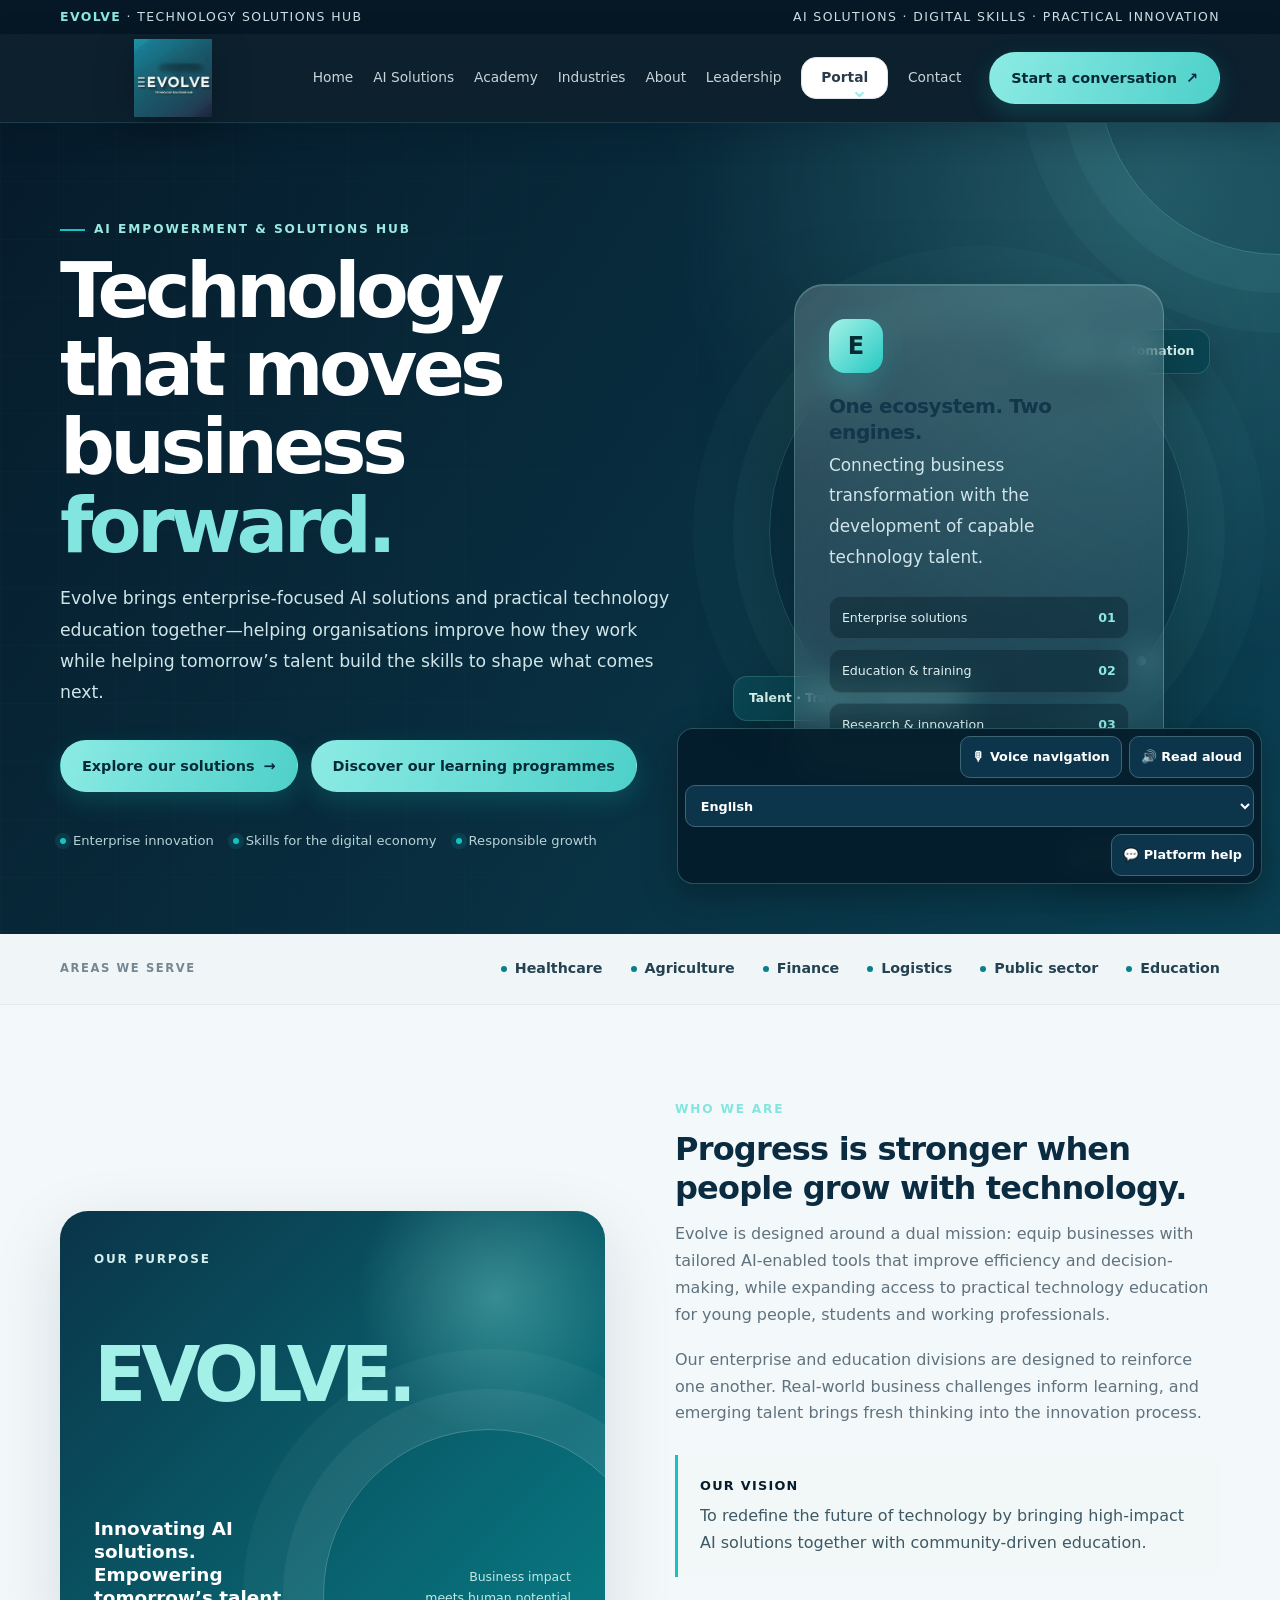
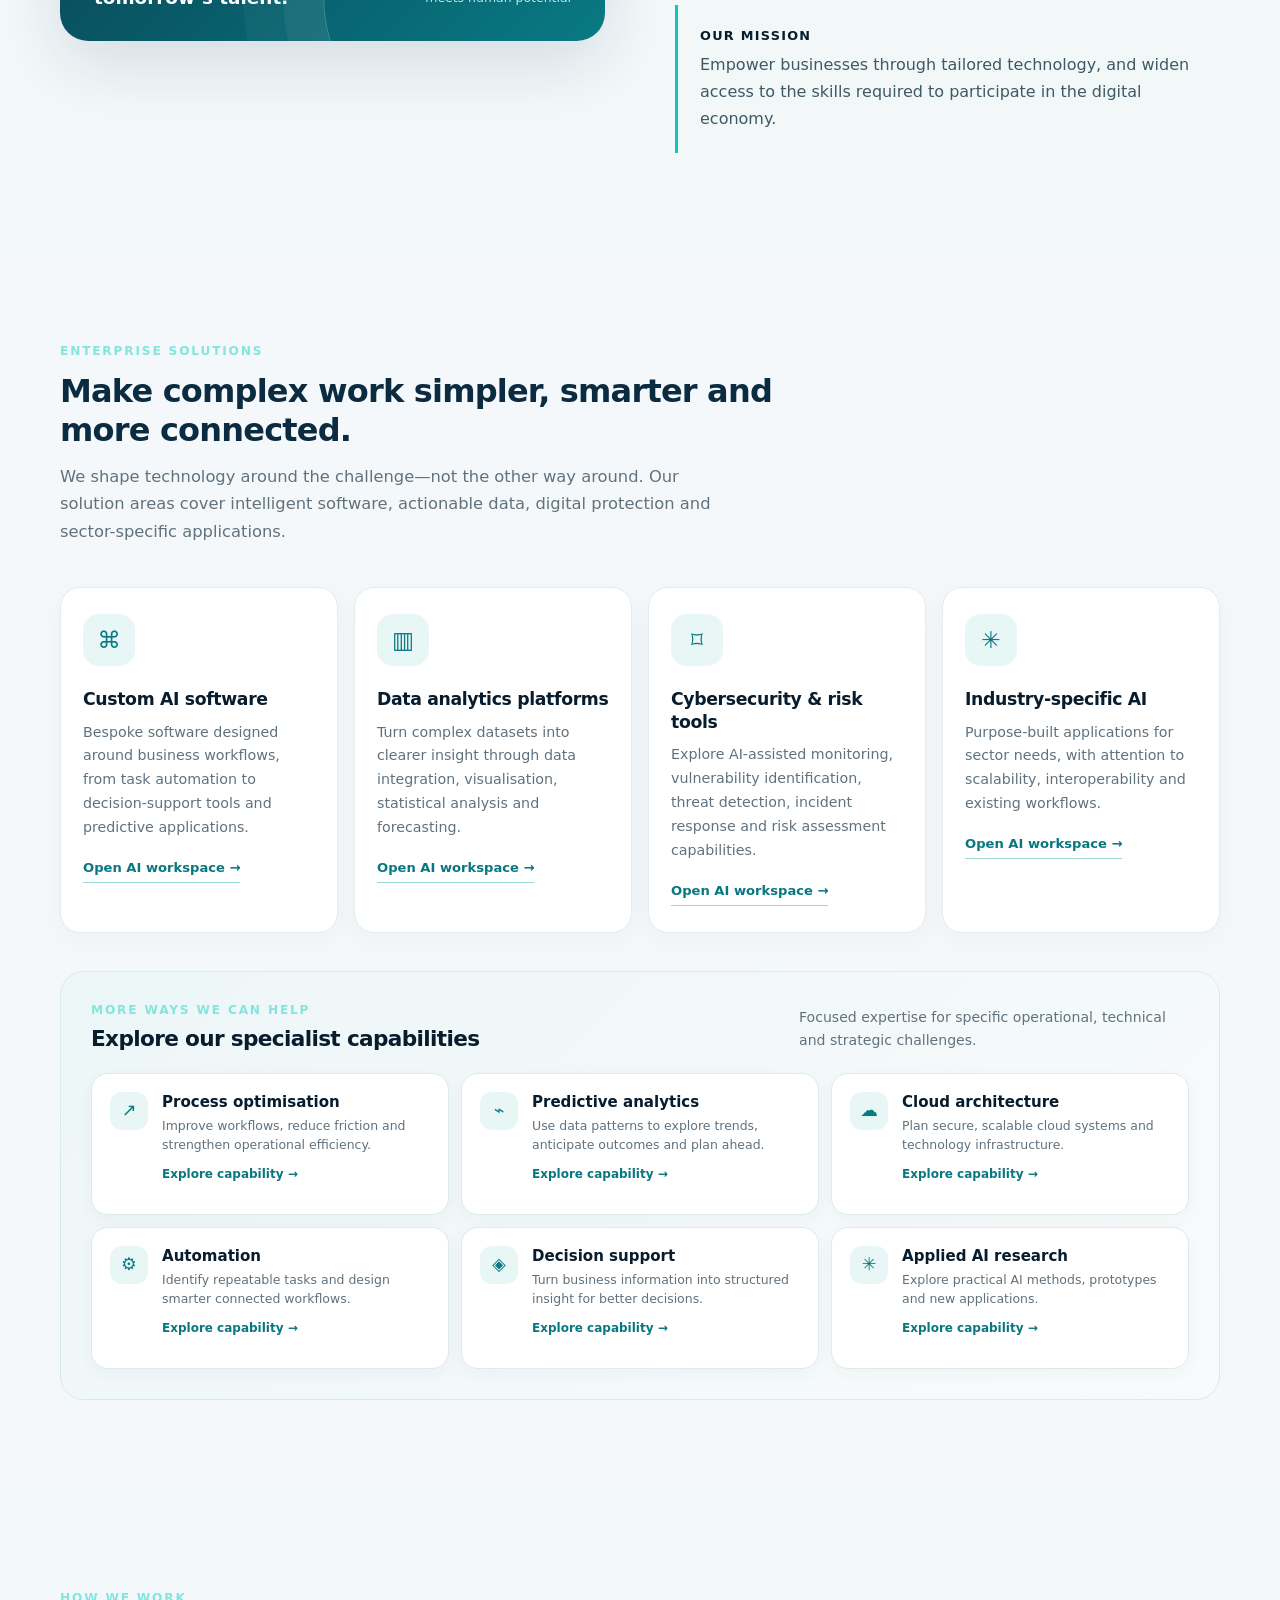
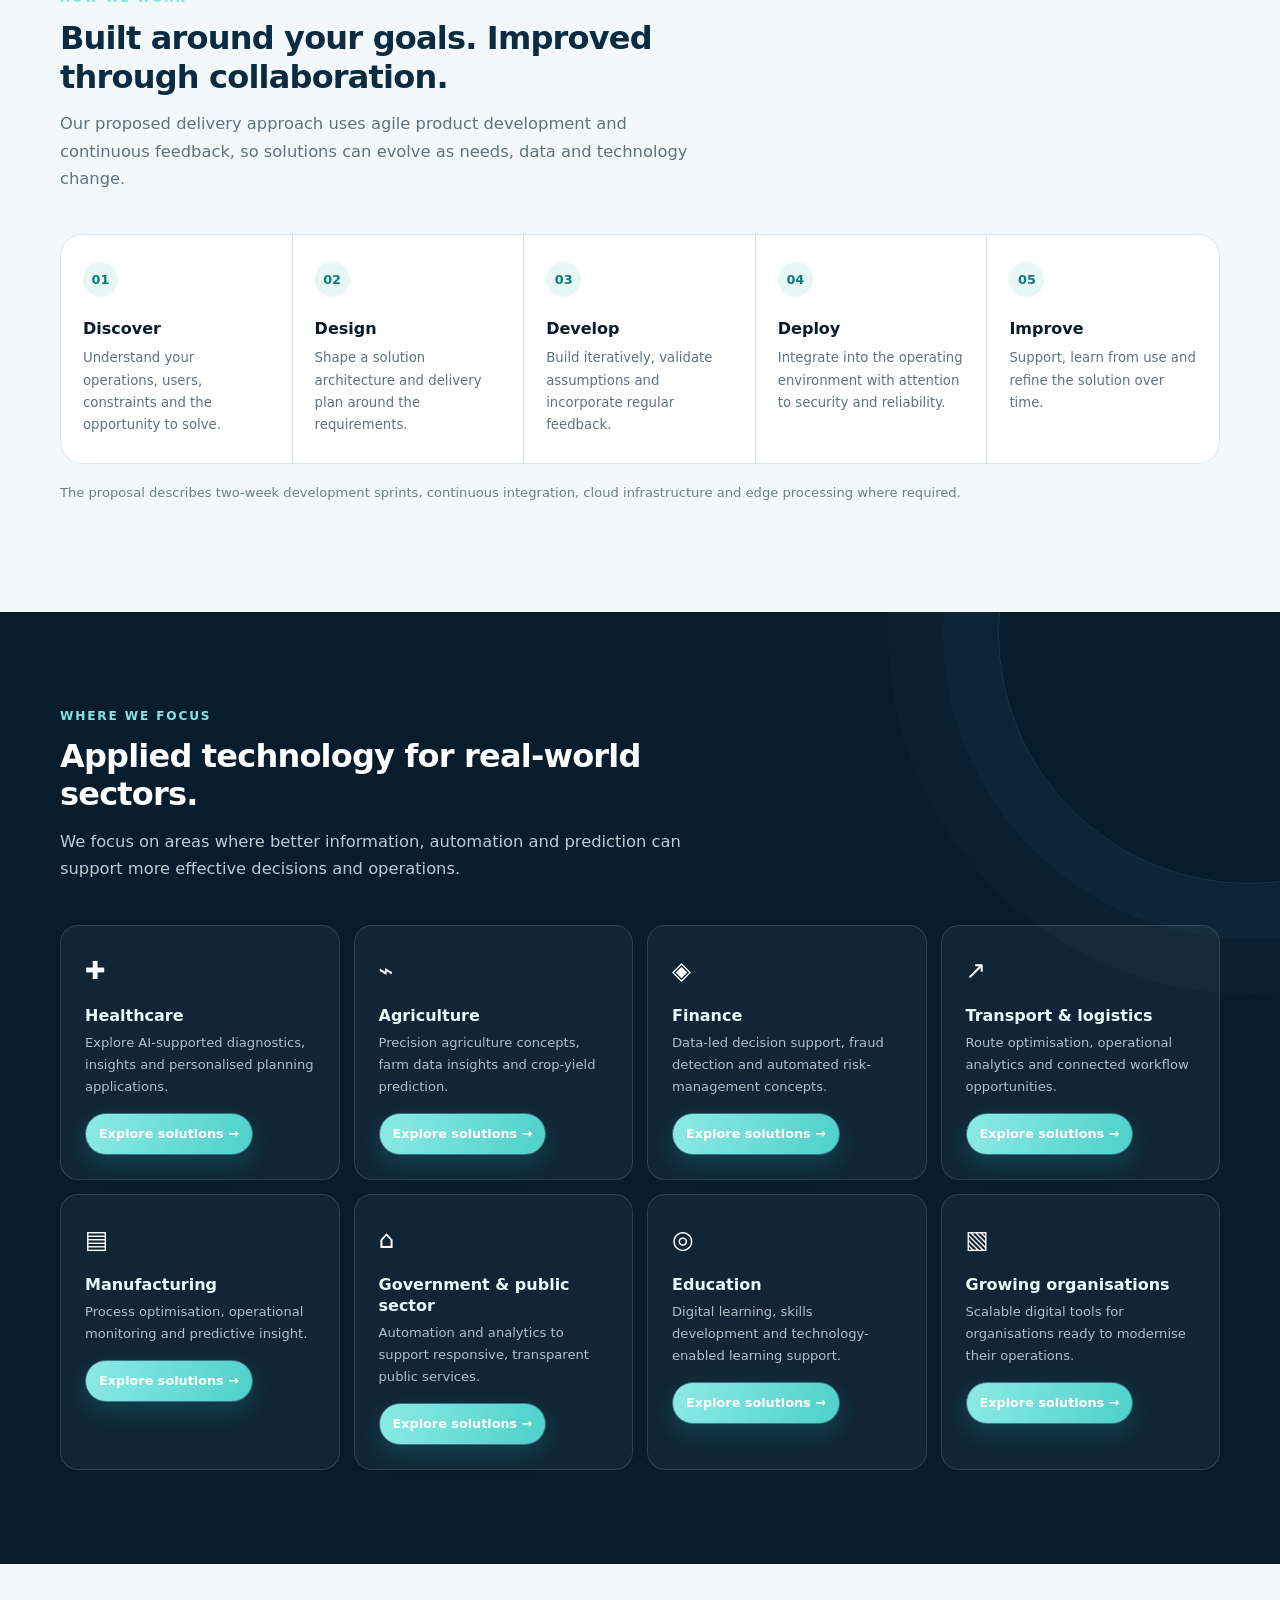
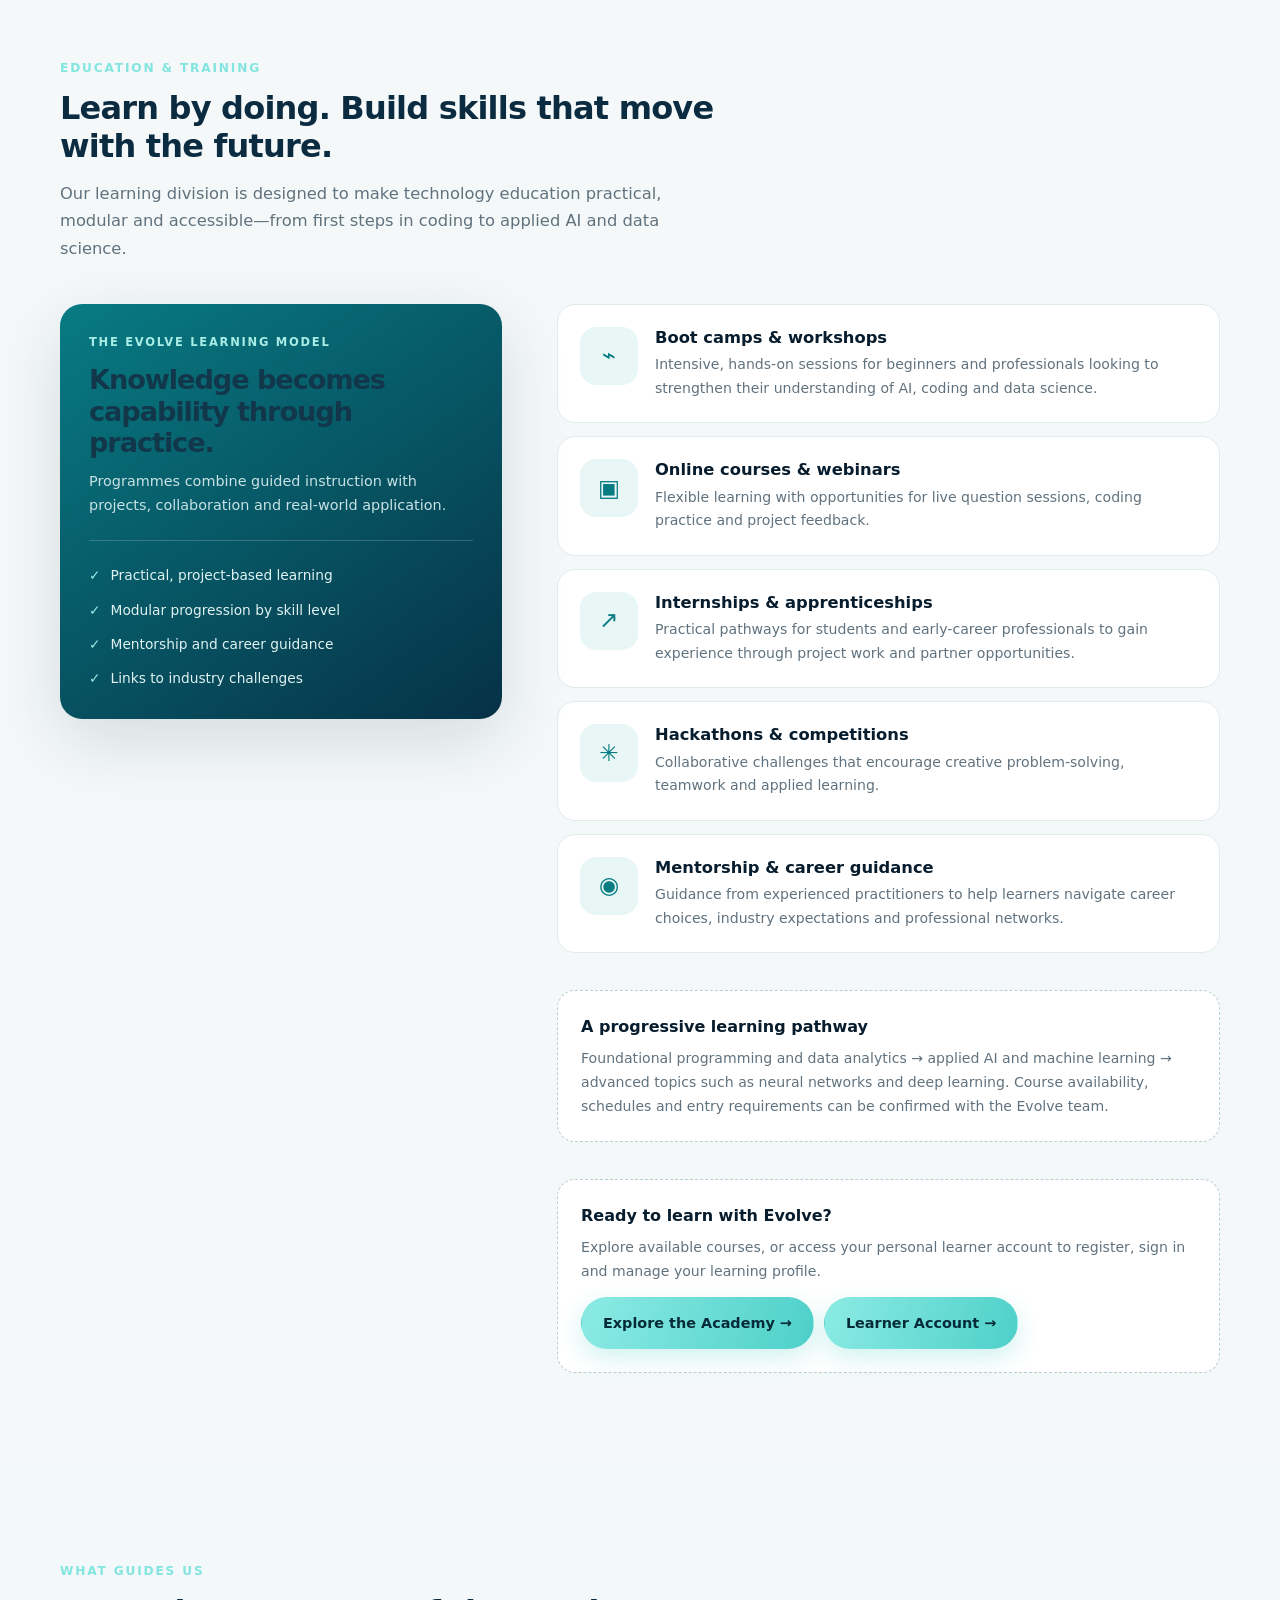
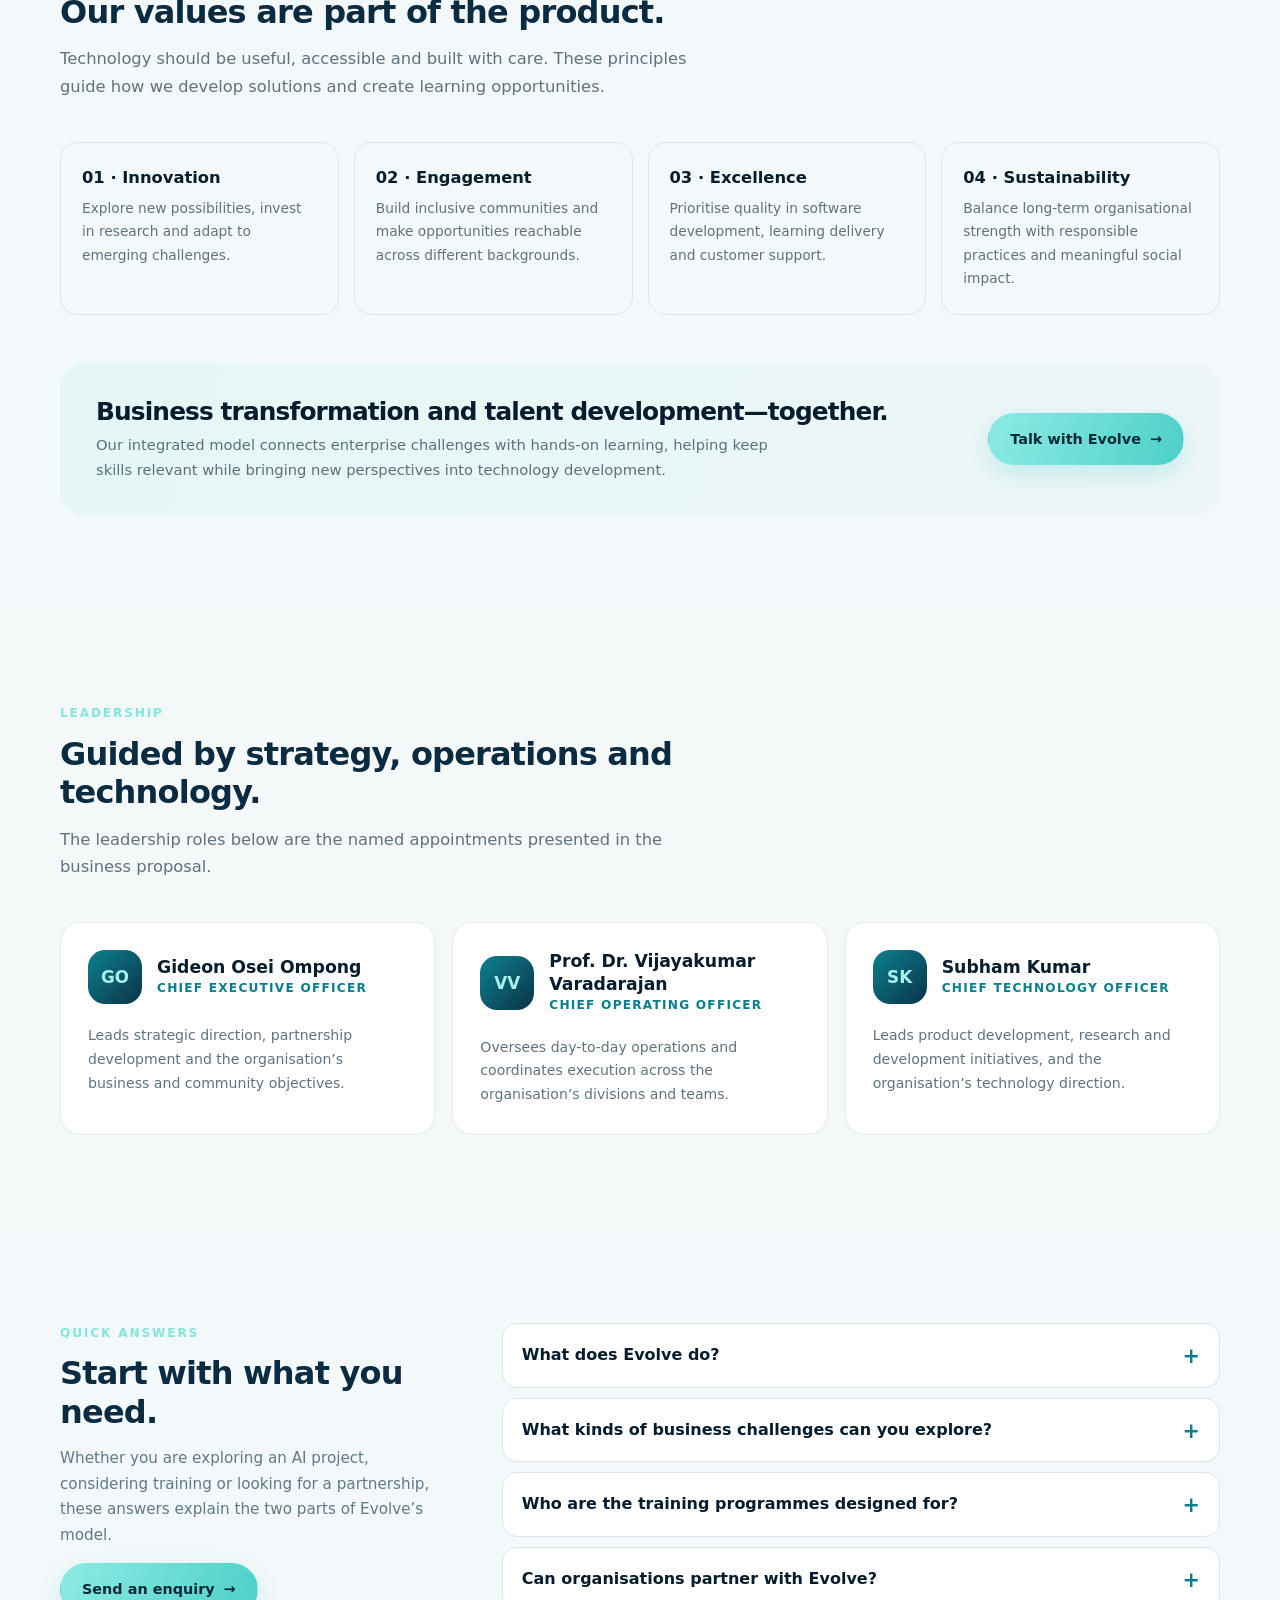
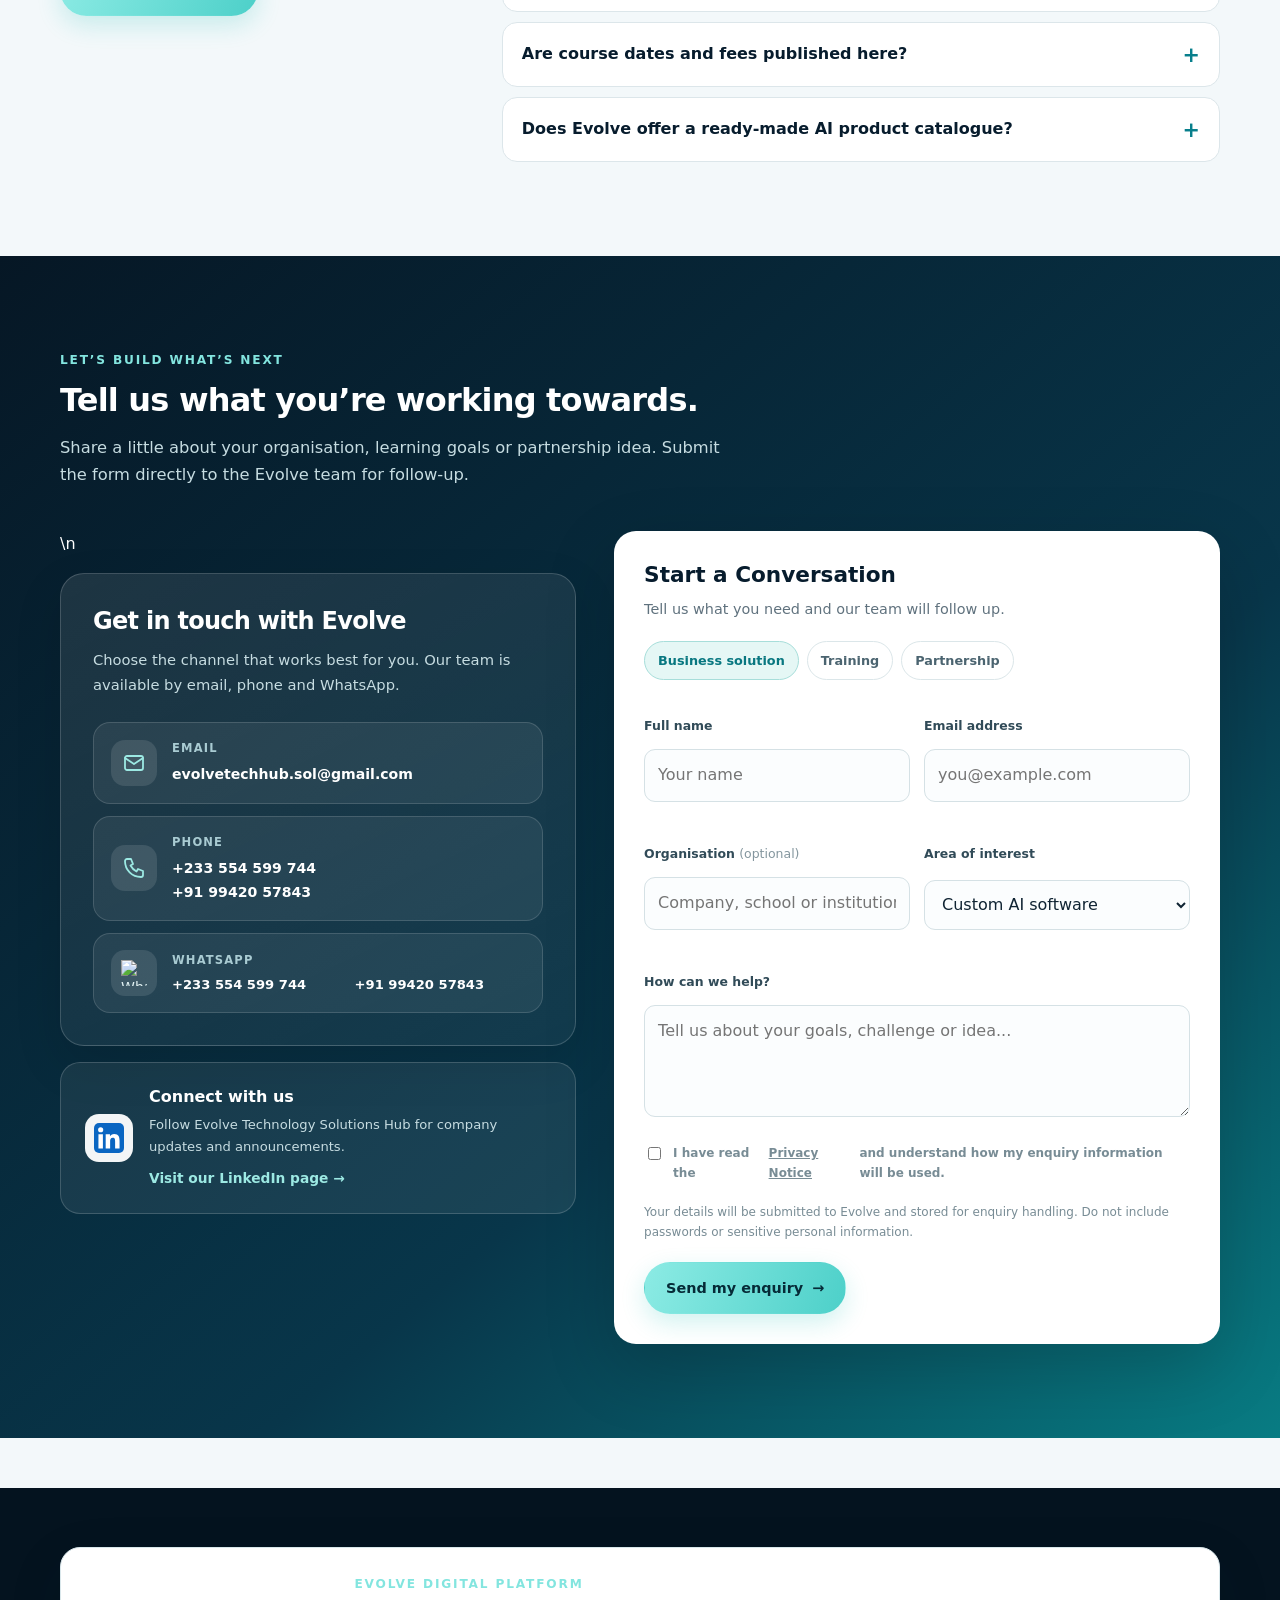
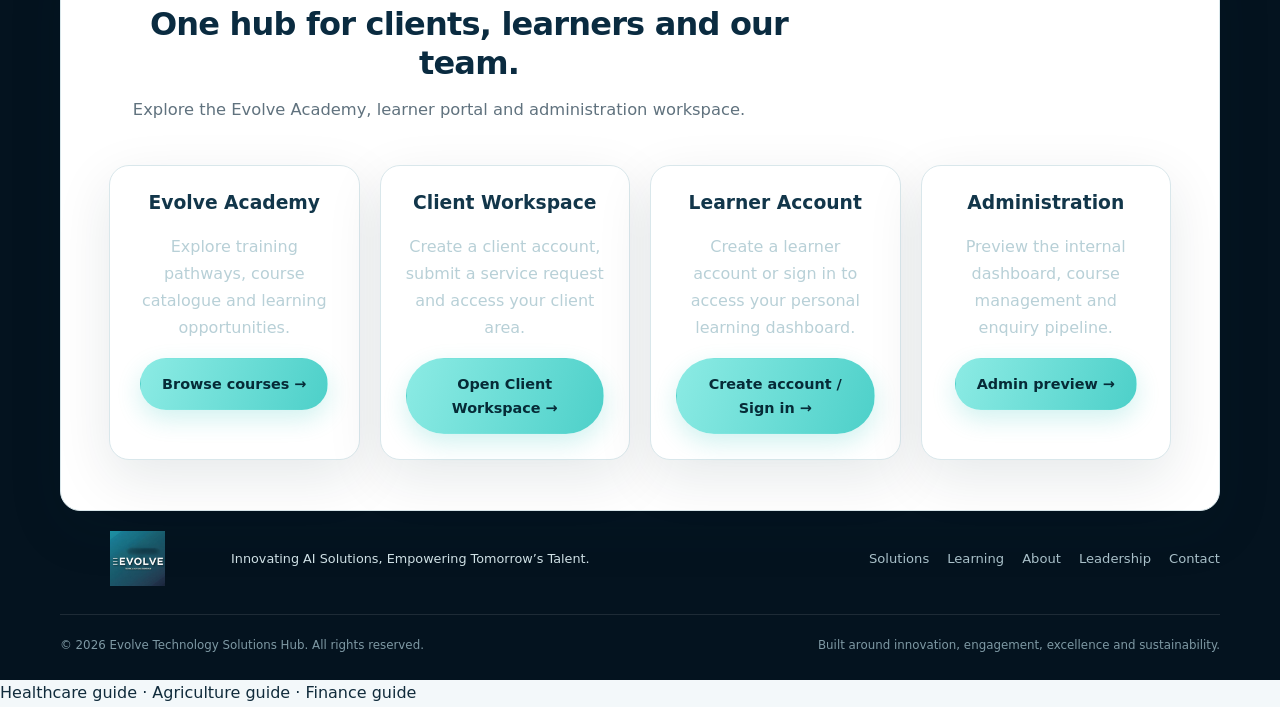
==== commit 0a13be7e: "Make specialist enterprise capabilities more visible and clickable" ====
--- a/evolve-platform 3/index.html
+++ b/evolve-platform 3/index.html
@@ -129,7 +129,21 @@
     .service-card p { margin:0; color:var(--muted); font-size:.89rem; }
     .service-quote{display:inline-flex;align-items:center;margin-top:17px;color:#087780;font-size:.82rem;font-weight:850;text-decoration:none;border-bottom:1px solid #9bd7d3;padding-bottom:3px}.service-quote:hover{color:#064c59;border-color:#064c59}
     .tag-row { display:flex; flex-wrap:wrap; gap:8px; margin-top:28px; }
-    .tag { background:#e9f3f4; border:1px solid #d5e6e8; color:#315563; padding:6px 11px; font-size:.76rem; font-weight:700; border-radius:999px; }
+    .tag { background:#e9f3f4; border:1px solid #d5e6e8; color:#315563; padding:6px 11px; font-size:.76rem; font-weight:700; border-radius:999px; } 
+    .specialist-section{margin-top:38px;padding:28px 30px 30px;border:1px solid #dce9ec;border-radius:24px;background:linear-gradient(135deg,#edf6f7 0%,#f8fbfc 100%)}
+    .specialist-heading{display:flex;align-items:flex-end;justify-content:space-between;gap:24px;margin-bottom:20px}
+    .specialist-heading .kicker{margin-bottom:5px}
+    .specialist-heading h3{margin:0;color:var(--navy);font-size:1.35rem;letter-spacing:-.03em}
+    .specialist-heading>p{max-width:390px;margin:0;color:var(--muted);font-size:.88rem}
+    .specialist-grid{display:grid;grid-template-columns:repeat(3,minmax(0,1fr));gap:12px}
+    .specialist-card{display:flex;align-items:flex-start;gap:14px;min-height:142px;padding:18px;background:#fff;border:1px solid #dfeaec;border-radius:17px;text-decoration:none;box-shadow:0 5px 18px rgba(8,45,62,.035);transition:transform .2s,border-color .2s,box-shadow .2s}
+    .specialist-card:hover{transform:translateY(-4px);border-color:#8fc9c9;box-shadow:0 12px 26px rgba(8,45,62,.09)}
+    .specialist-icon{flex:0 0 38px;width:38px;height:38px;display:grid;place-items:center;border-radius:12px;background:#e8f7f6;color:#087b83;font-size:1.1rem}
+    .specialist-copy{display:flex;flex-direction:column;align-items:flex-start;gap:5px}
+    .specialist-copy strong{color:var(--navy);font-size:.94rem;line-height:1.35}
+    .specialist-copy small{color:var(--muted);font-size:.78rem;line-height:1.5}
+    .specialist-copy em{margin-top:4px;color:#087780;font-size:.75rem;font-style:normal;font-weight:850}
+
 
     .process-grid { display:grid; grid-template-columns:repeat(5,1fr); gap:0; border:1px solid var(--line); border-radius:22px; overflow:hidden; }
     .process-step { padding:27px 22px; border-right:1px solid var(--line); background:#fff; }
@@ -257,7 +271,7 @@
     }
     @media (max-width:480px) {
       .hero-actions .btn { width:100%; }.trust-inner { align-items:flex-start; }.trust-items { gap:10px 15px; font-size:.8rem; }
-      .card-grid,.sector-grid,.values-grid { grid-template-columns:1fr; }.service-card { min-height:unset; }.process-grid { grid-template-columns:1fr; }.process-step,.process-step:nth-child(odd),.process-step:nth-child(even) { border-right:0; border-bottom:1px solid var(--line); }.process-step:last-child { grid-column:auto; border-bottom:0; }
+      .card-grid,.specialist-grid,.sector-grid,.values-grid { grid-template-columns:1fr; }.specialist-section{padding:22px 18px}.specialist-heading{display:block}.specialist-heading>p{margin-top:8px}.service-card { min-height:unset; }.process-grid { grid-template-columns:1fr; }.process-step,.process-step:nth-child(odd),.process-step:nth-child(even) { border-right:0; border-bottom:1px solid var(--line); }.process-step:last-child { grid-column:auto; border-bottom:0; }
       .learning-item { grid-template-columns:48px 1fr; padding:17px; gap:13px; }.learning-item .service-icon { width:48px;height:48px; }.form-card { padding:21px; }.form-grid { grid-template-columns:1fr; }.field.full { grid-column:auto; }
       .footer-brand { align-items:flex-start; flex-direction:column; gap:9px; }
     }
@@ -318,7 +332,17 @@
           <article class="service-card reveal"><div class="service-icon">⌑</div><h3>Cybersecurity & risk tools</h3><p>Explore AI-assisted monitoring, vulnerability identification, threat detection, incident response and risk assessment capabilities.</p><a class="service-quote" href="ai-workspace.html?service=cybersecurity">Open AI workspace →</a></article>
           <article class="service-card reveal"><div class="service-icon">✳</div><h3>Industry-specific AI</h3><p>Purpose-built applications for sector needs, with attention to scalability, interoperability and existing workflows.</p><a class="service-quote" href="ai-workspace.html?service=applied-ai-research">Open AI workspace →</a></article>
         </div>
-        <div class="tag-row"><a class="tag" href="ai-workspace.html?service=process-optimisation">Process optimisation ↗</a><a class="tag" href="ai-workspace.html?service=predictive-analytics">Predictive analytics ↗</a><a class="tag" href="ai-workspace.html?service=cloud-architecture">Cloud architecture ↗</a><a class="tag" href="ai-workspace.html?service=automation">Automation ↗</a><a class="tag" href="ai-workspace.html?service=decision-support">Decision support ↗</a><a class="tag" href="ai-workspace.html?service=applied-ai-research">Applied AI research ↗</a></div>
+        <div class="specialist-section">
+          <div class="specialist-heading"><div><div class="kicker">More ways we can help</div><h3>Explore our specialist capabilities</h3></div><p>Focused expertise for specific operational, technical and strategic challenges.</p></div>
+          <div class="specialist-grid">
+            <a class="specialist-card" href="ai-workspace.html?service=process-optimisation"><span class="specialist-icon">↗</span><span class="specialist-copy"><strong>Process optimisation</strong><small>Improve workflows, reduce friction and strengthen operational efficiency.</small><em>Explore capability →</em></span></a>
+            <a class="specialist-card" href="ai-workspace.html?service=predictive-analytics"><span class="specialist-icon">⌁</span><span class="specialist-copy"><strong>Predictive analytics</strong><small>Use data patterns to explore trends, anticipate outcomes and plan ahead.</small><em>Explore capability →</em></span></a>
+            <a class="specialist-card" href="ai-workspace.html?service=cloud-architecture"><span class="specialist-icon">☁</span><span class="specialist-copy"><strong>Cloud architecture</strong><small>Plan secure, scalable cloud systems and technology infrastructure.</small><em>Explore capability →</em></span></a>
+            <a class="specialist-card" href="ai-workspace.html?service=automation"><span class="specialist-icon">⚙</span><span class="specialist-copy"><strong>Automation</strong><small>Identify repeatable tasks and design smarter connected workflows.</small><em>Explore capability →</em></span></a>
+            <a class="specialist-card" href="ai-workspace.html?service=decision-support"><span class="specialist-icon">◈</span><span class="specialist-copy"><strong>Decision support</strong><small>Turn business information into structured insight for better decisions.</small><em>Explore capability →</em></span></a>
+            <a class="specialist-card" href="ai-workspace.html?service=applied-ai-research"><span class="specialist-icon">✳</span><span class="specialist-copy"><strong>Applied AI research</strong><small>Explore practical AI methods, prototypes and new applications.</small><em>Explore capability →</em></span></a>
+          </div>
+        </div>
       </div>
     </section>
 
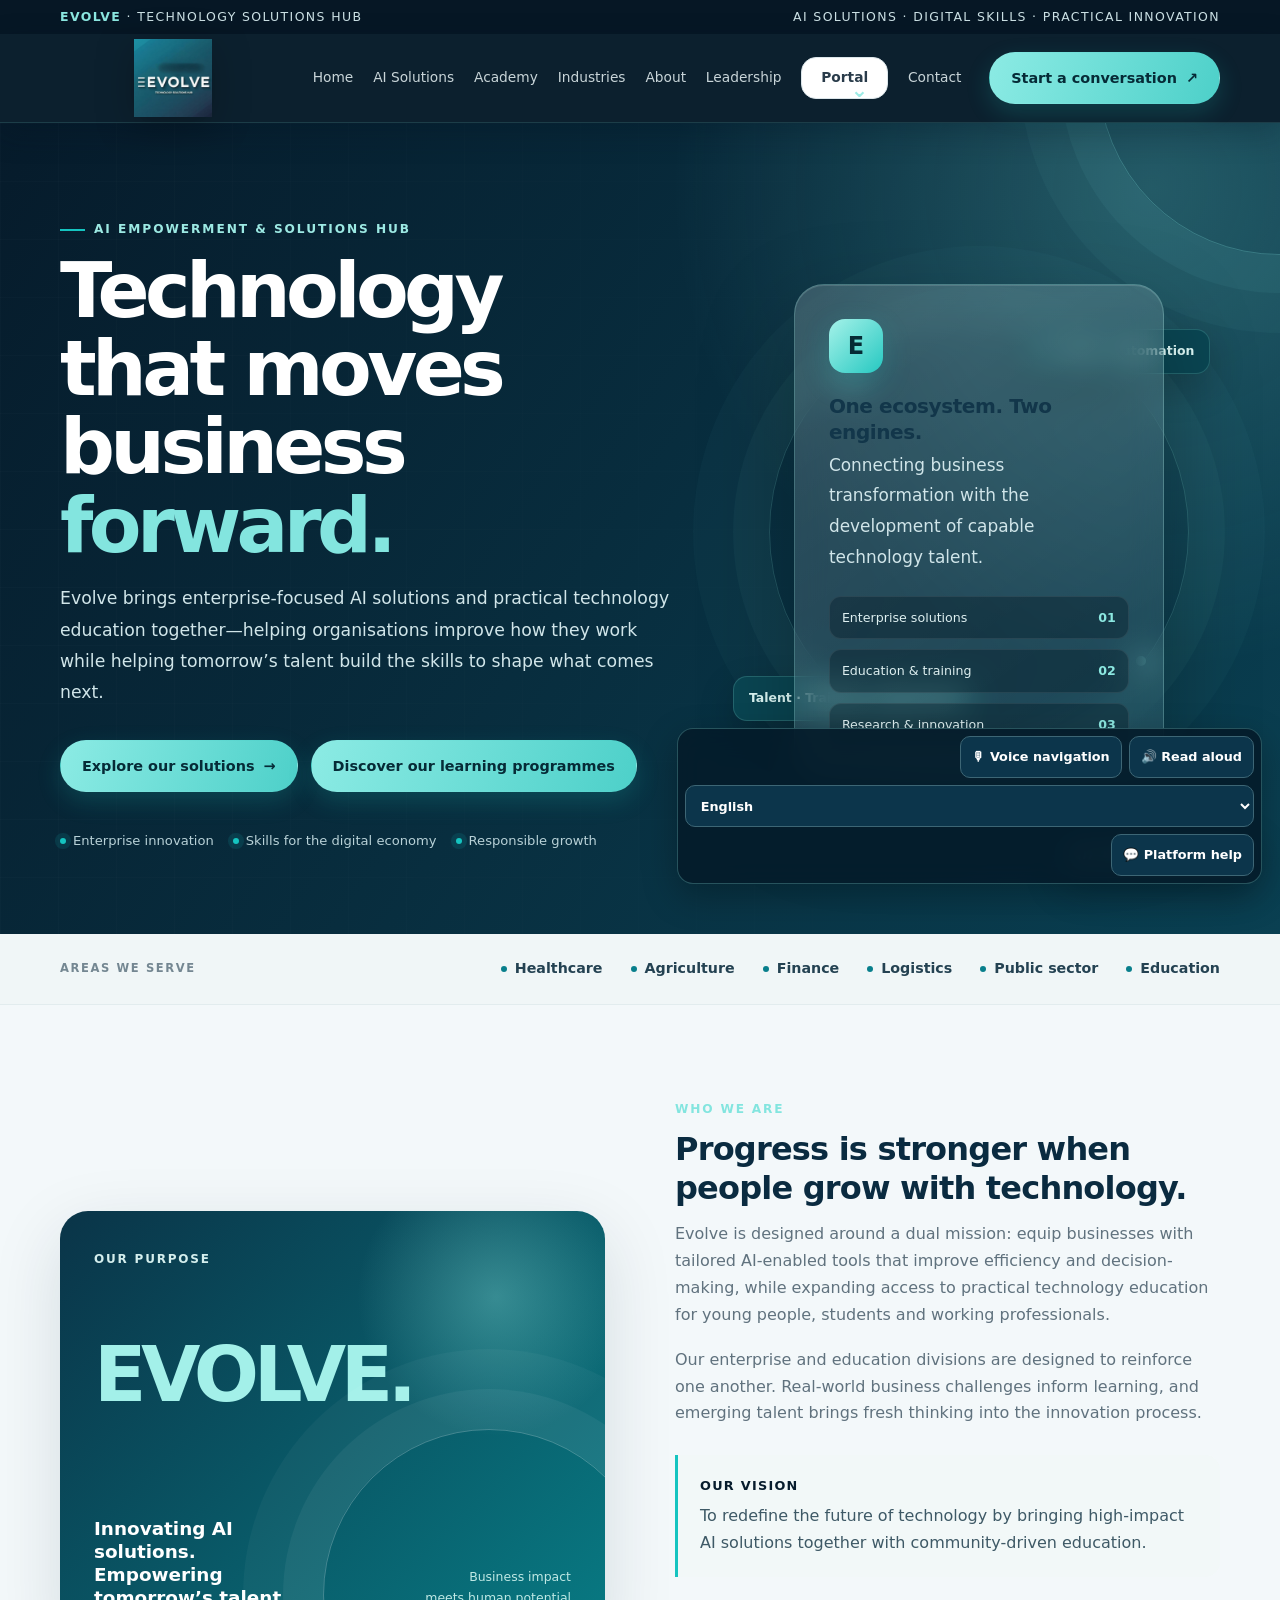
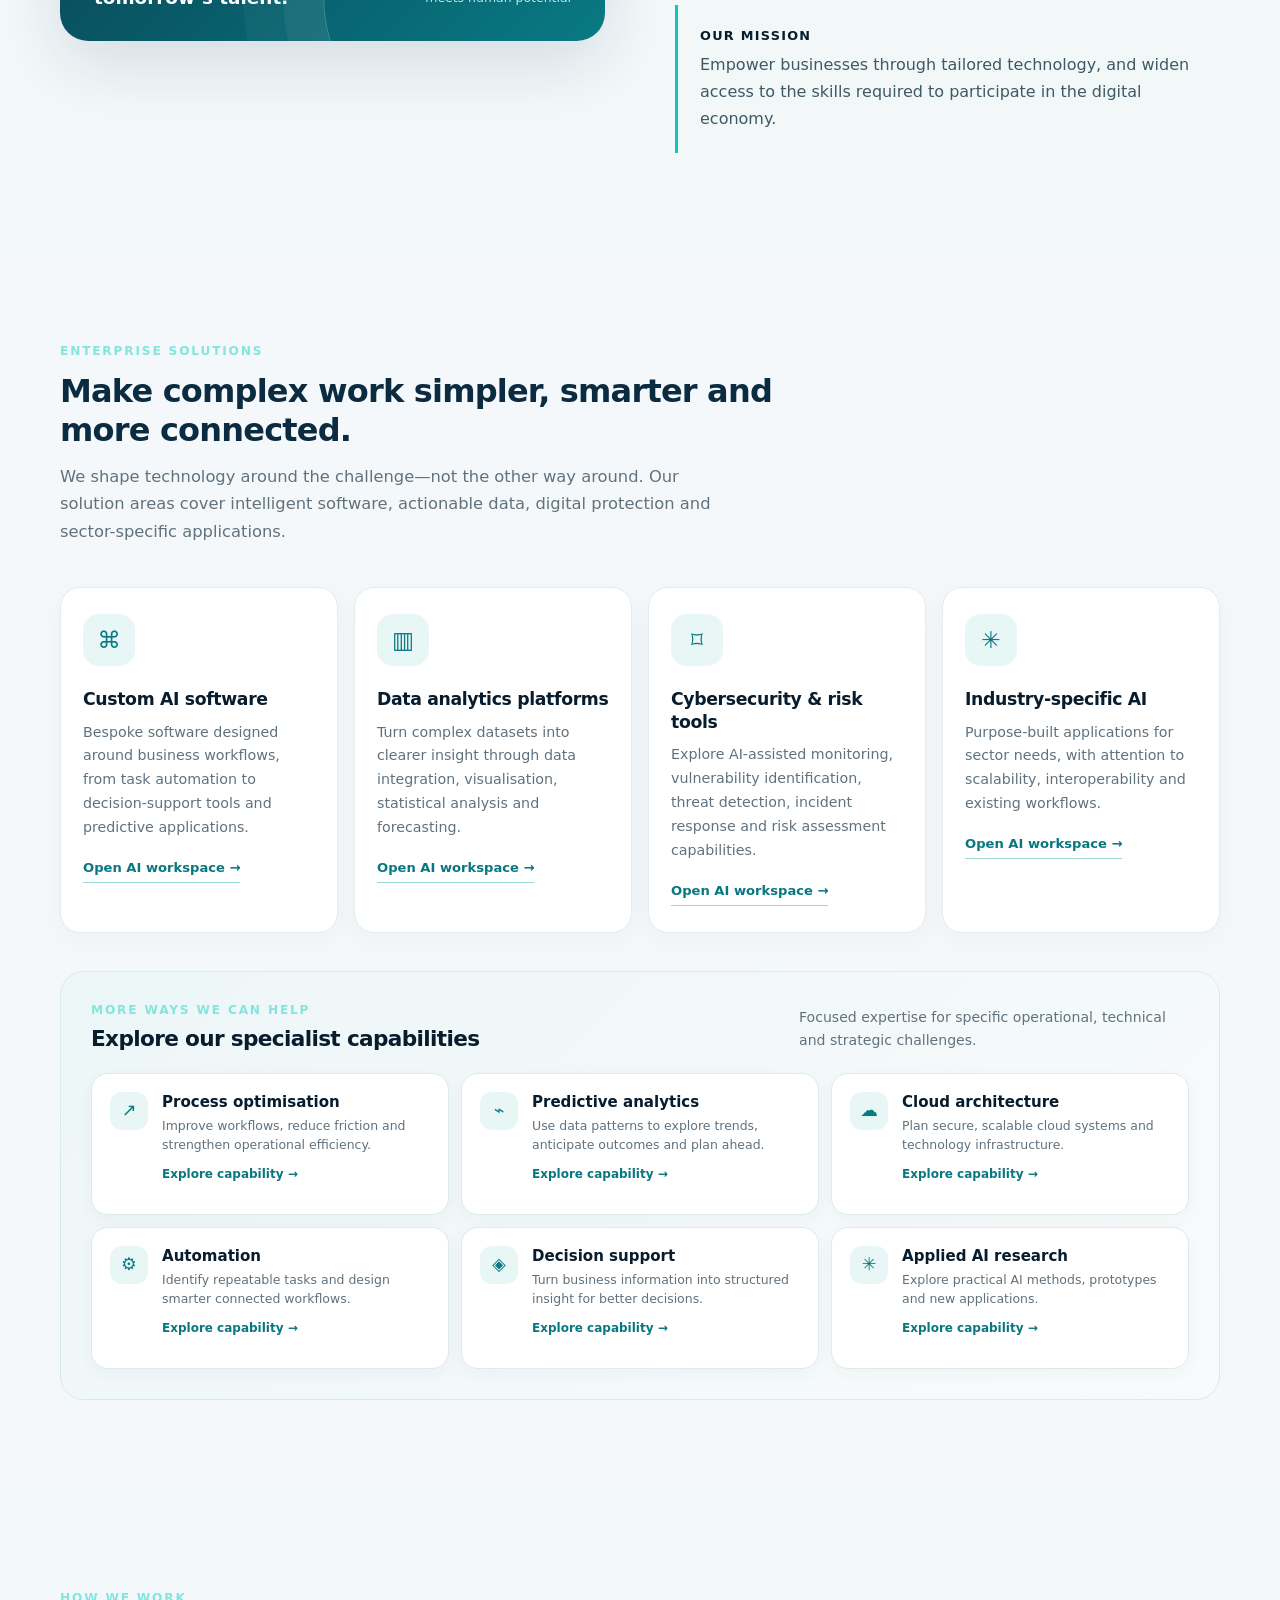
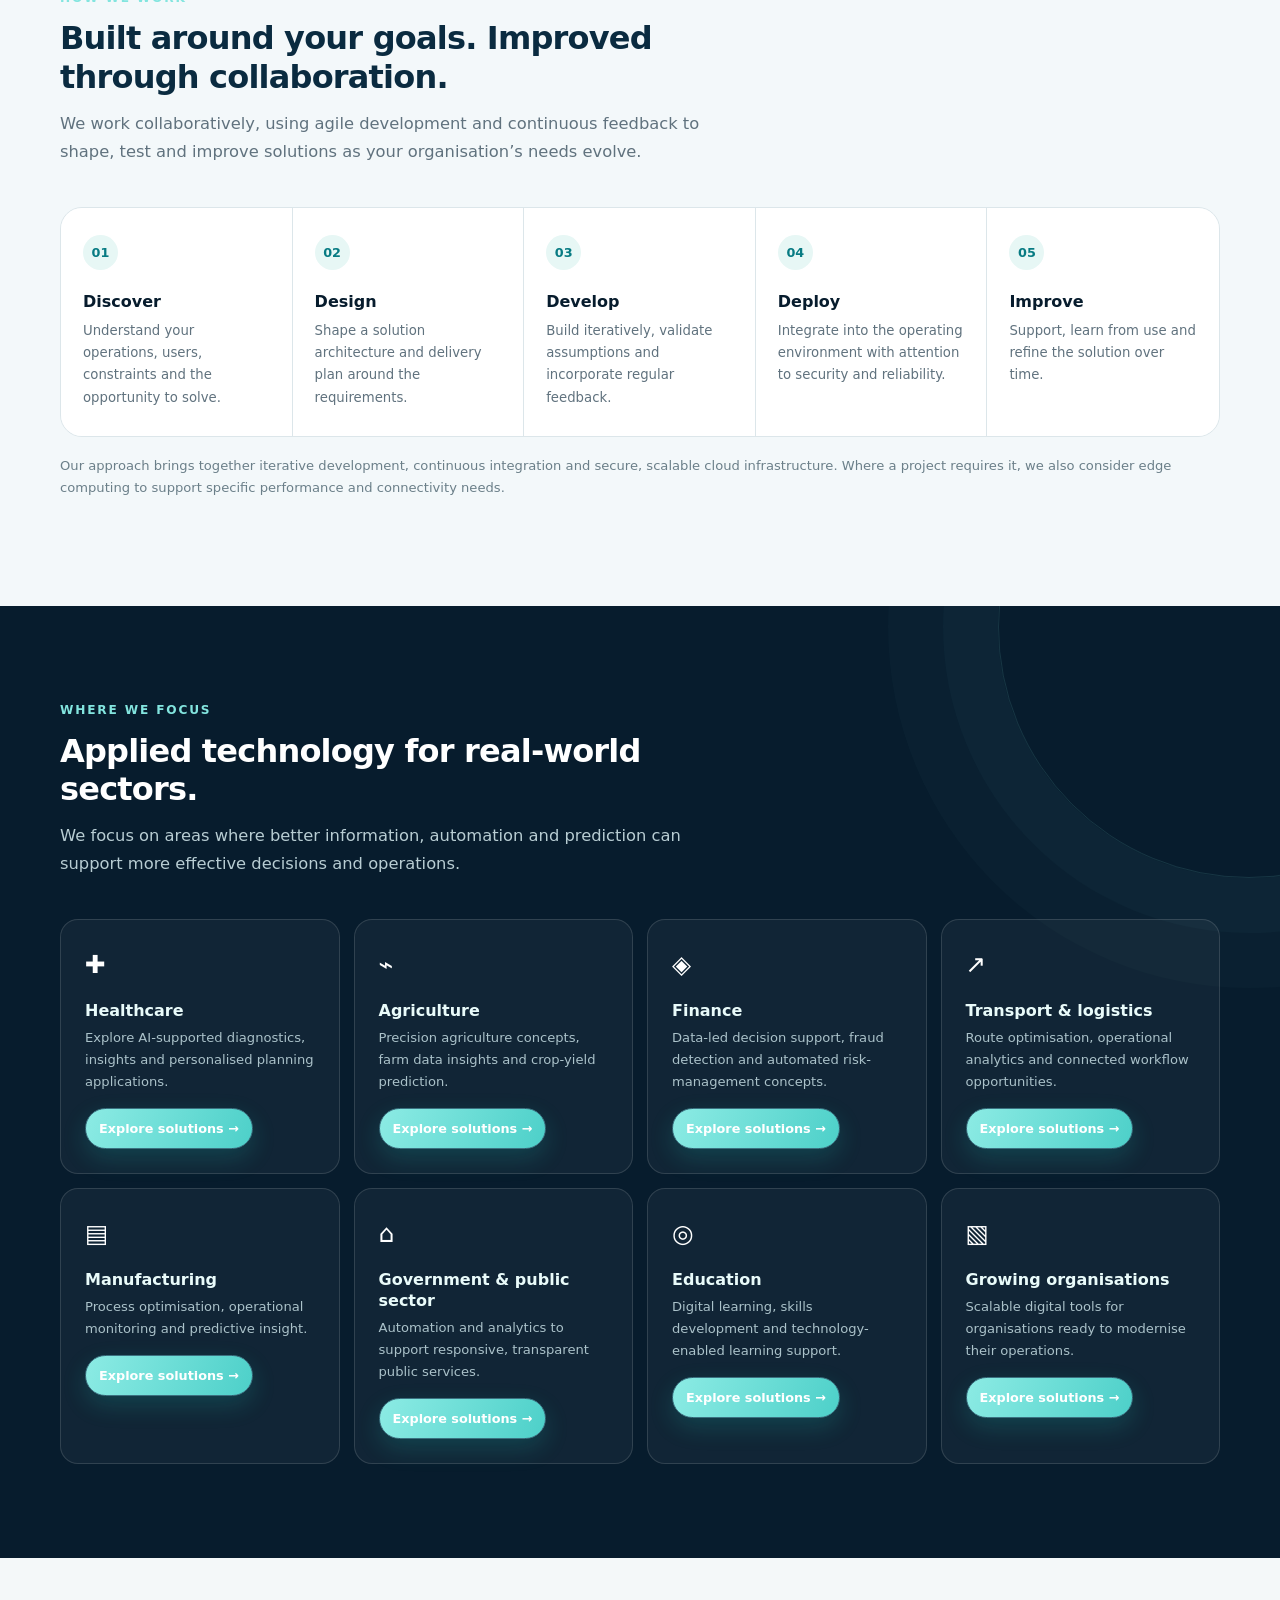
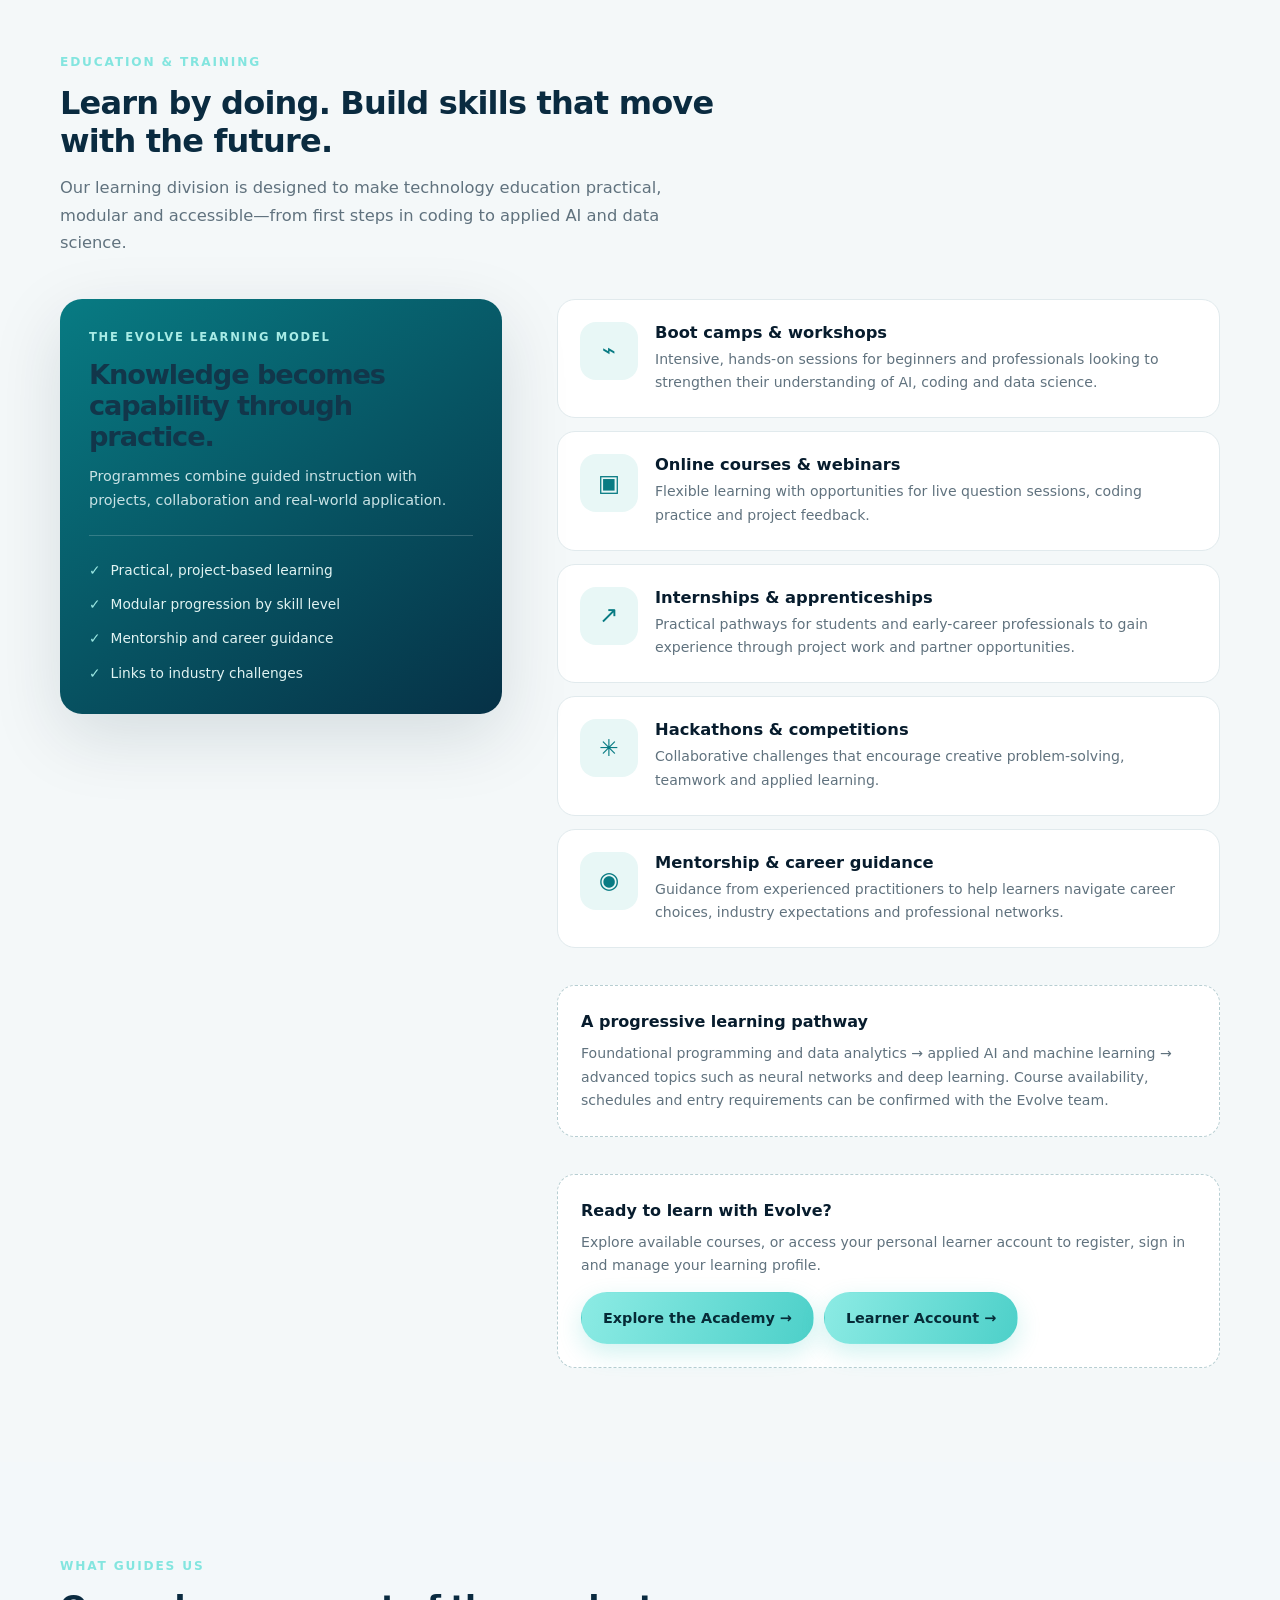
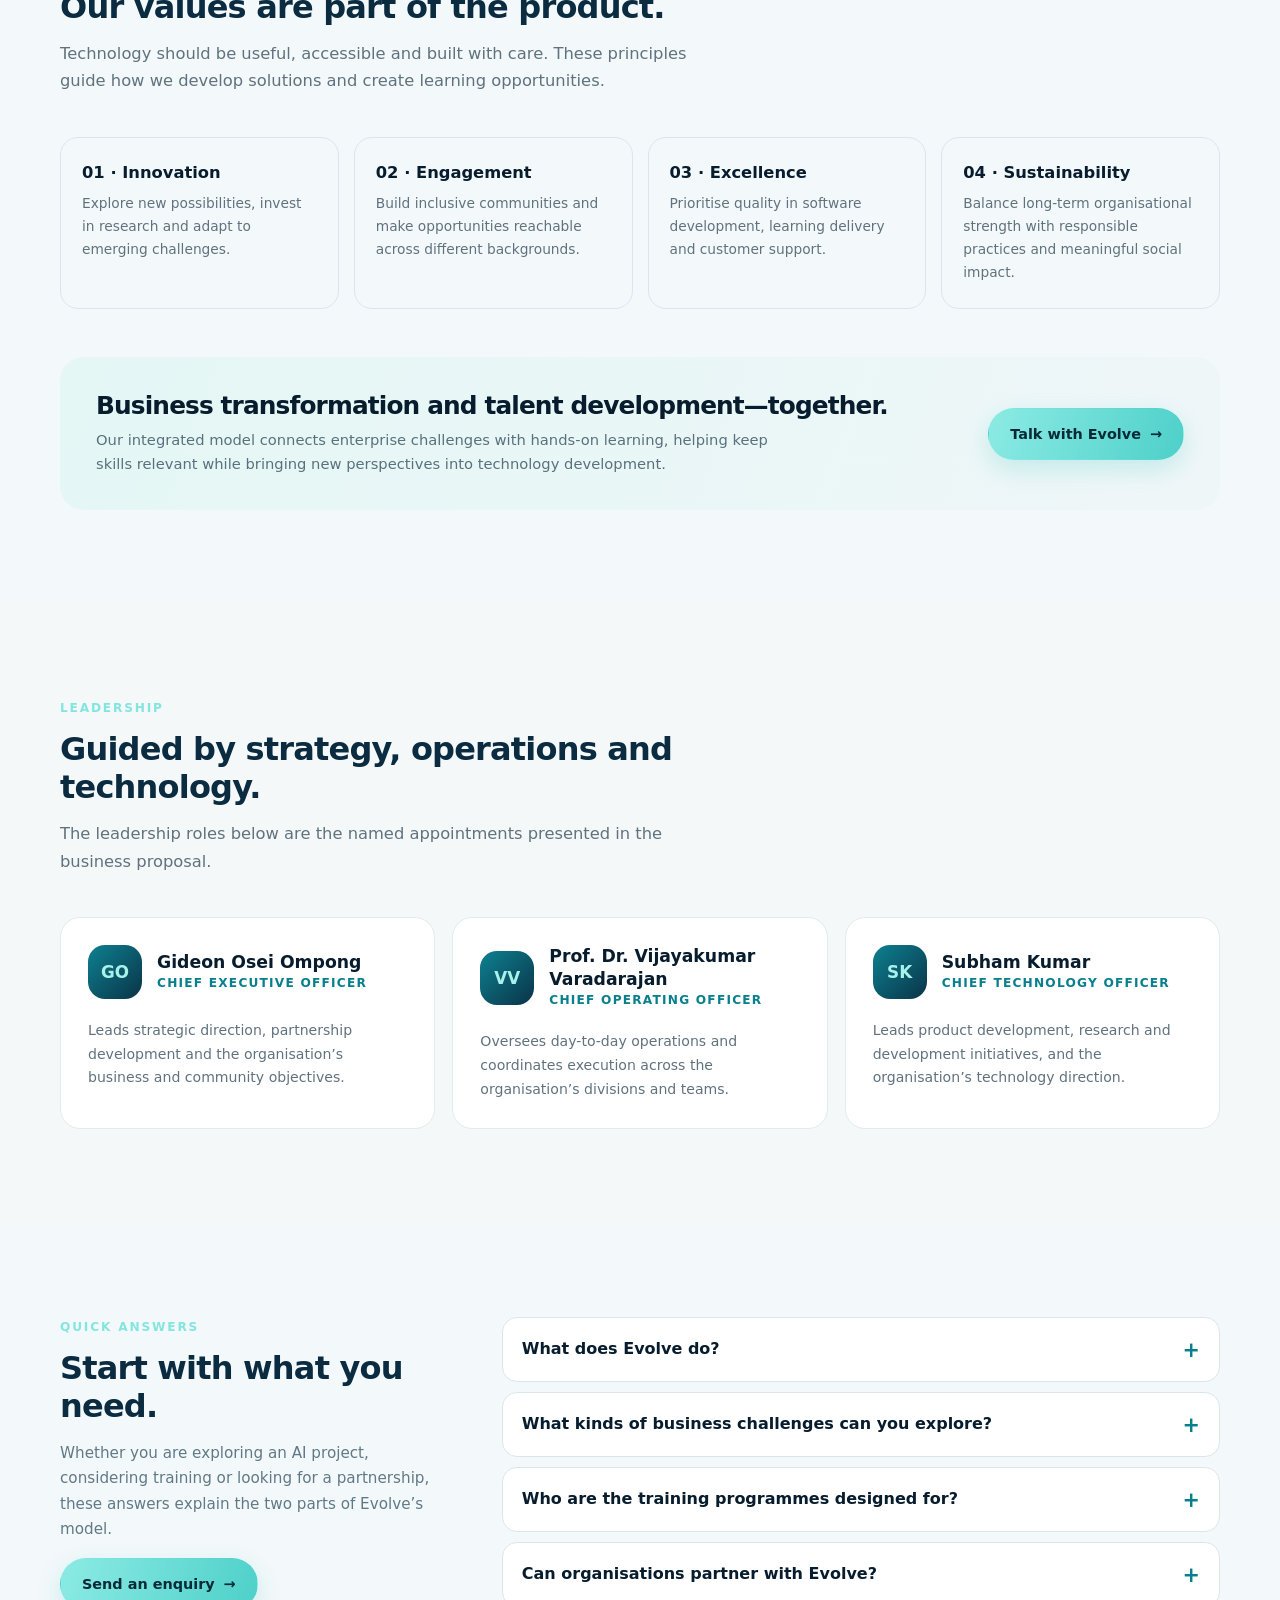
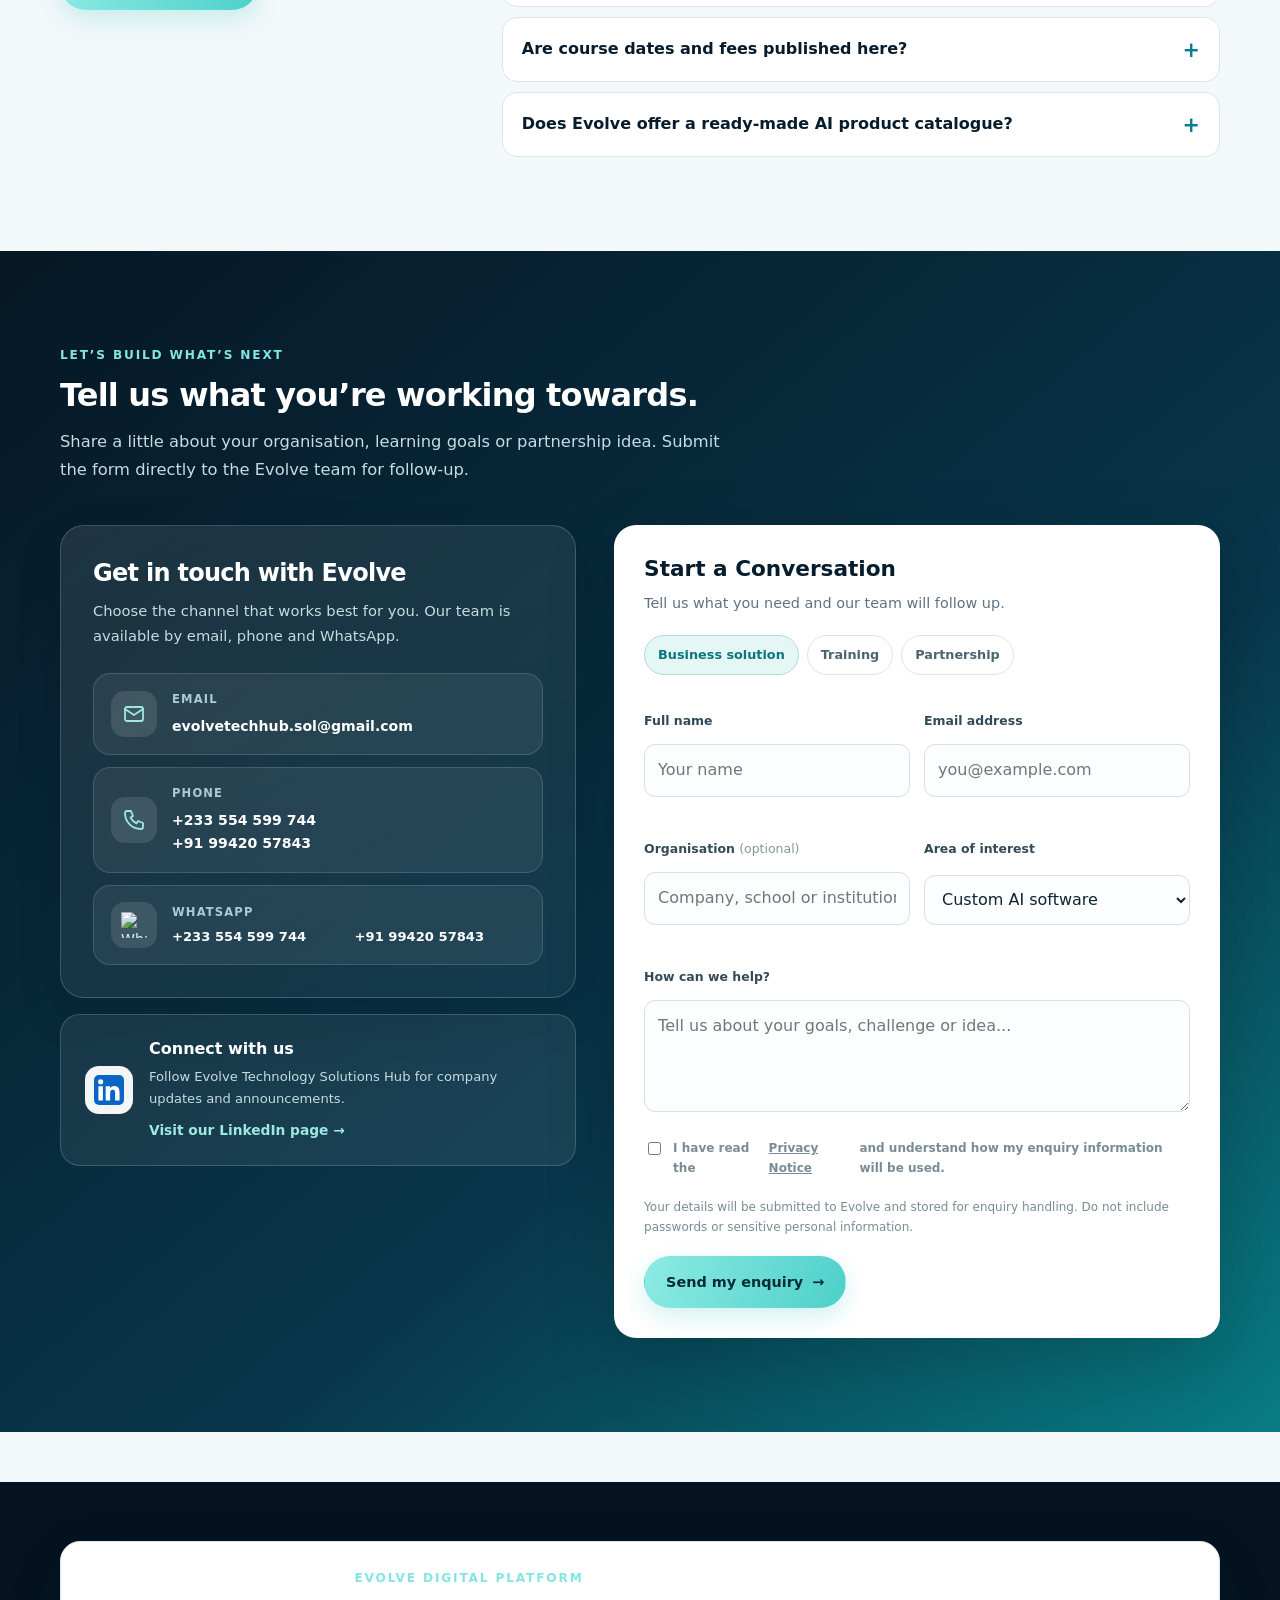
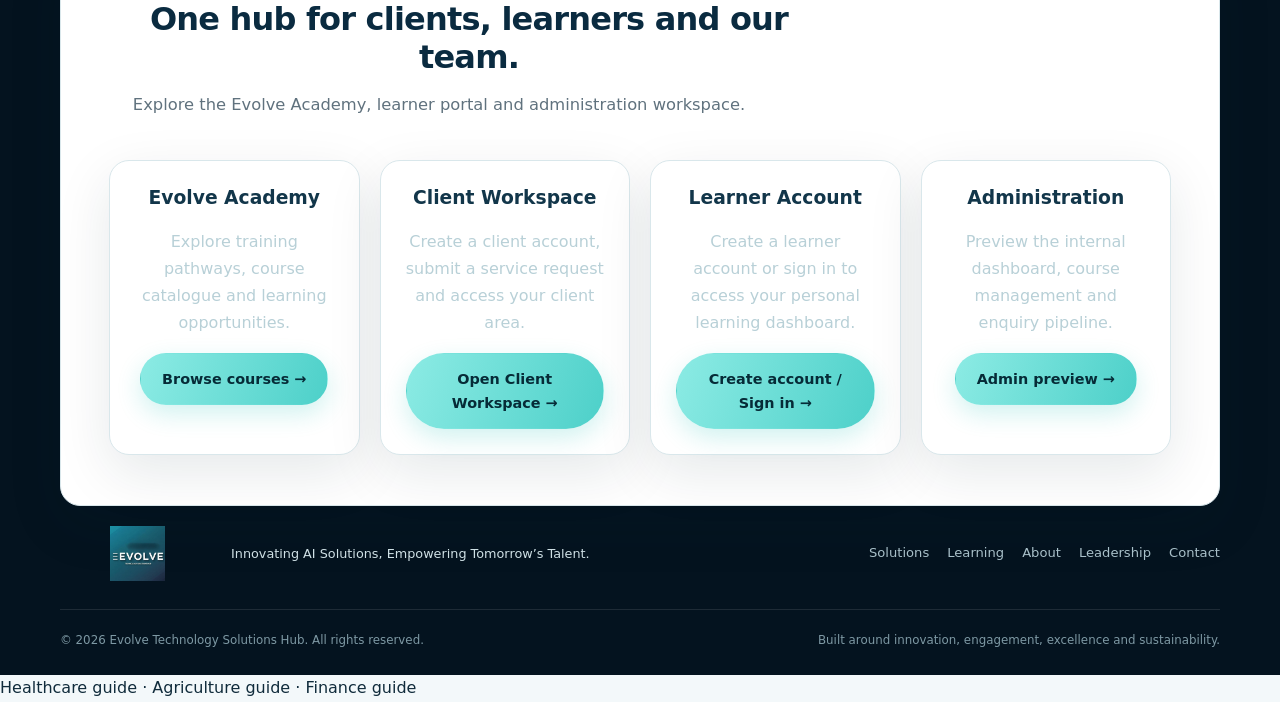
==== commit c81788be: "Refine How we work copy and remove stray contact newline" ====
--- a/evolve-platform 3/index.html
+++ b/evolve-platform 3/index.html
@@ -348,14 +348,14 @@
 
     <section id="approach" data-speak="approach">
       <div class="container">
-        <div class="section-head reveal"><div class="kicker">How we work</div><h2>Built around your goals. Improved through collaboration.</h2><p>Our proposed delivery approach uses agile product development and continuous feedback, so solutions can evolve as needs, data and technology change.</p></div>
+        <div class="section-head reveal"><div class="kicker">How we work</div><h2>Built around your goals. Improved through collaboration.</h2><p>We work collaboratively, using agile development and continuous feedback to shape, test and improve solutions as your organisation’s needs evolve.</p></div>
         <div class="process-grid reveal">
           <div class="process-step"><div class="step-num">01</div><h3>Discover</h3><p>Understand your operations, users, constraints and the opportunity to solve.</p></div>
           <div class="process-step"><div class="step-num">02</div><h3>Design</h3><p>Shape a solution architecture and delivery plan around the requirements.</p></div>
           <div class="process-step"><div class="step-num">03</div><h3>Develop</h3><p>Build iteratively, validate assumptions and incorporate regular feedback.</p></div>          <div class="process-step"><div class="step-num">04</div><h3>Deploy</h3><p>Integrate into the operating environment with attention to security and reliability.</p></div>
           <div class="process-step"><div class="step-num">05</div><h3>Improve</h3><p>Support, learn from use and refine the solution over time.</p></div>
         </div>
-        <p class="process-note">The proposal describes two-week development sprints, continuous integration, cloud infrastructure and edge processing where required.</p>
+        <p class="process-note">Our approach brings together iterative development, continuous integration and secure, scalable cloud infrastructure. Where a project requires it, we also consider edge computing to support specific performance and connectivity needs.</p>
       </div>
     </section>
 
@@ -436,7 +436,8 @@
       <div class="container">
         <div class="section-head reveal"><div class="kicker">Let’s build what’s next</div><h2>Tell us what you’re working towards.</h2><p>Share a little about your organisation, learning goals or partnership idea. Submit the form directly to the Evolve team for follow-up.</p></div>
         <div class="contact-grid">
-          <div class="contact-left-stack">\n          <div class="contact-info reveal">
+          <div class="contact-left-stack">
+          <div class="contact-info reveal">
             <h3>Get in touch with Evolve</h3>
             <p>Choose the channel that works best for you. Our team is available by email, phone and WhatsApp.</p>
             <div class="contact-points">
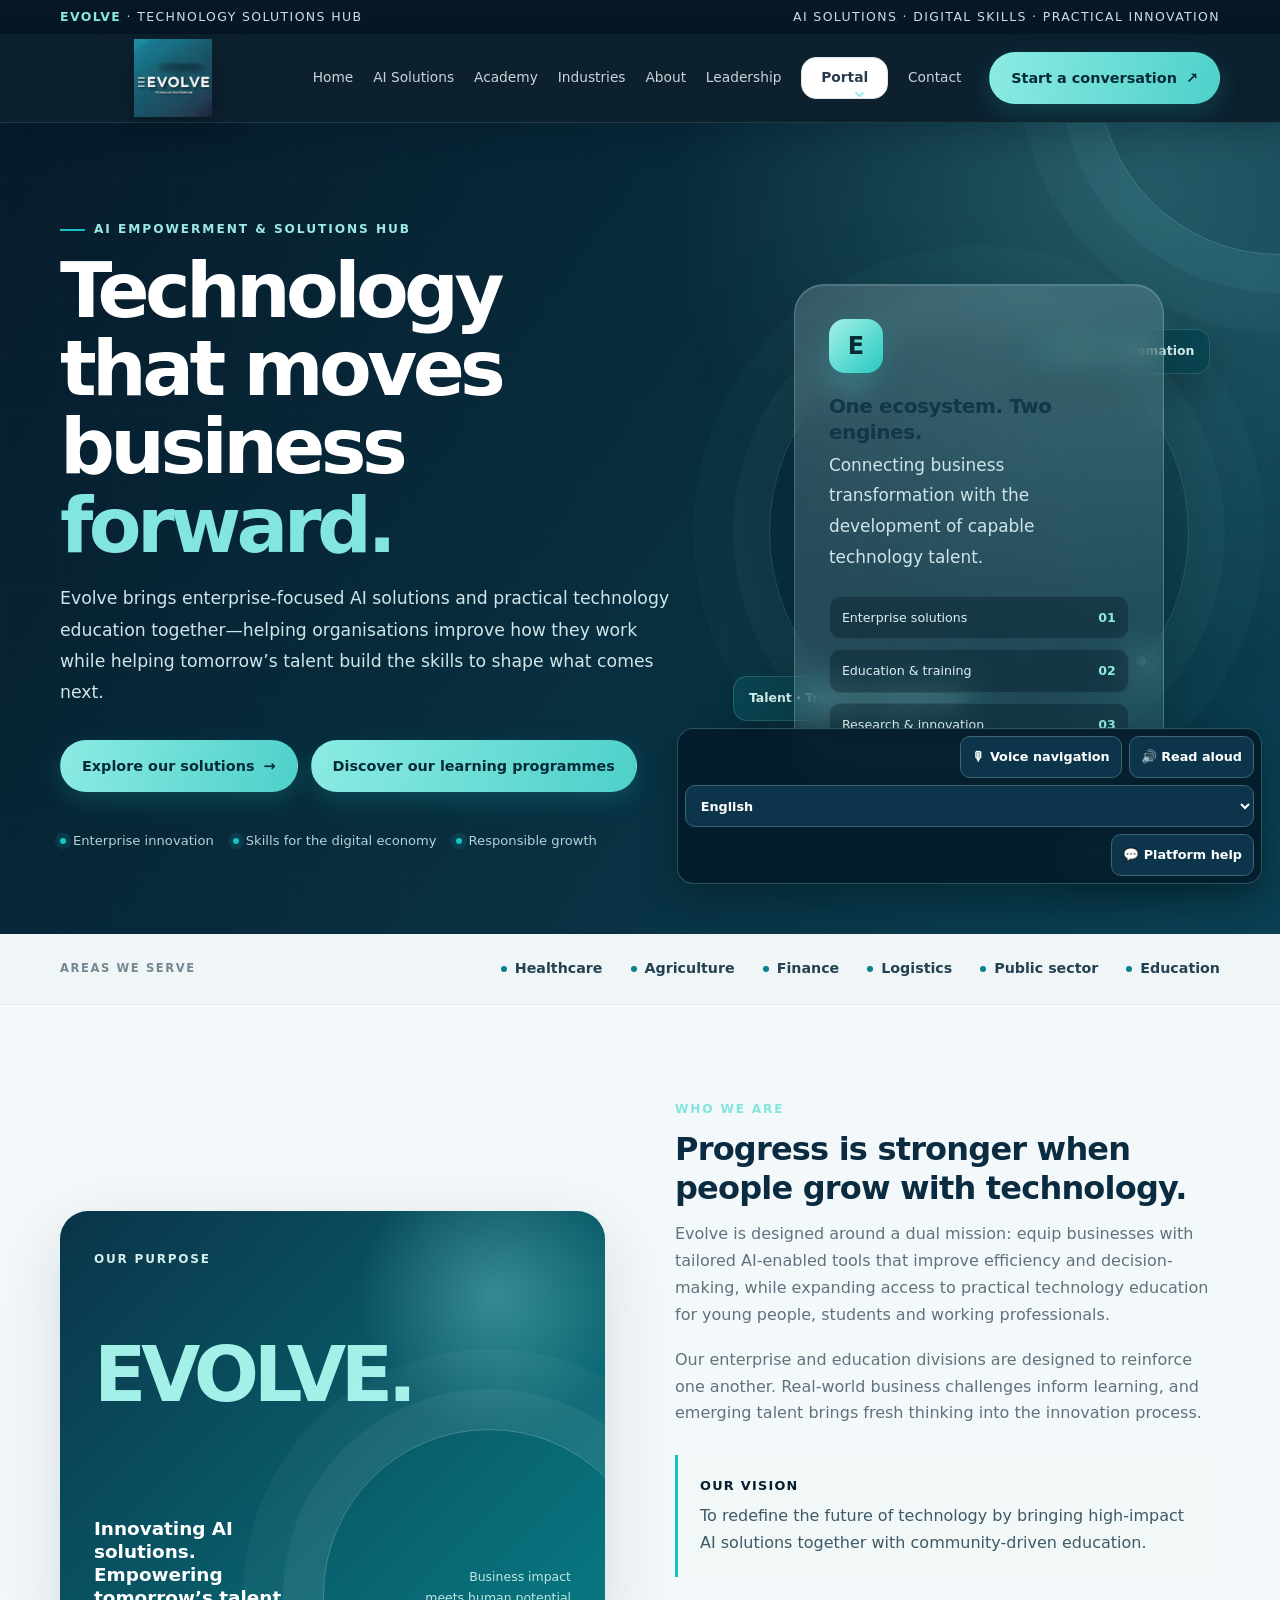
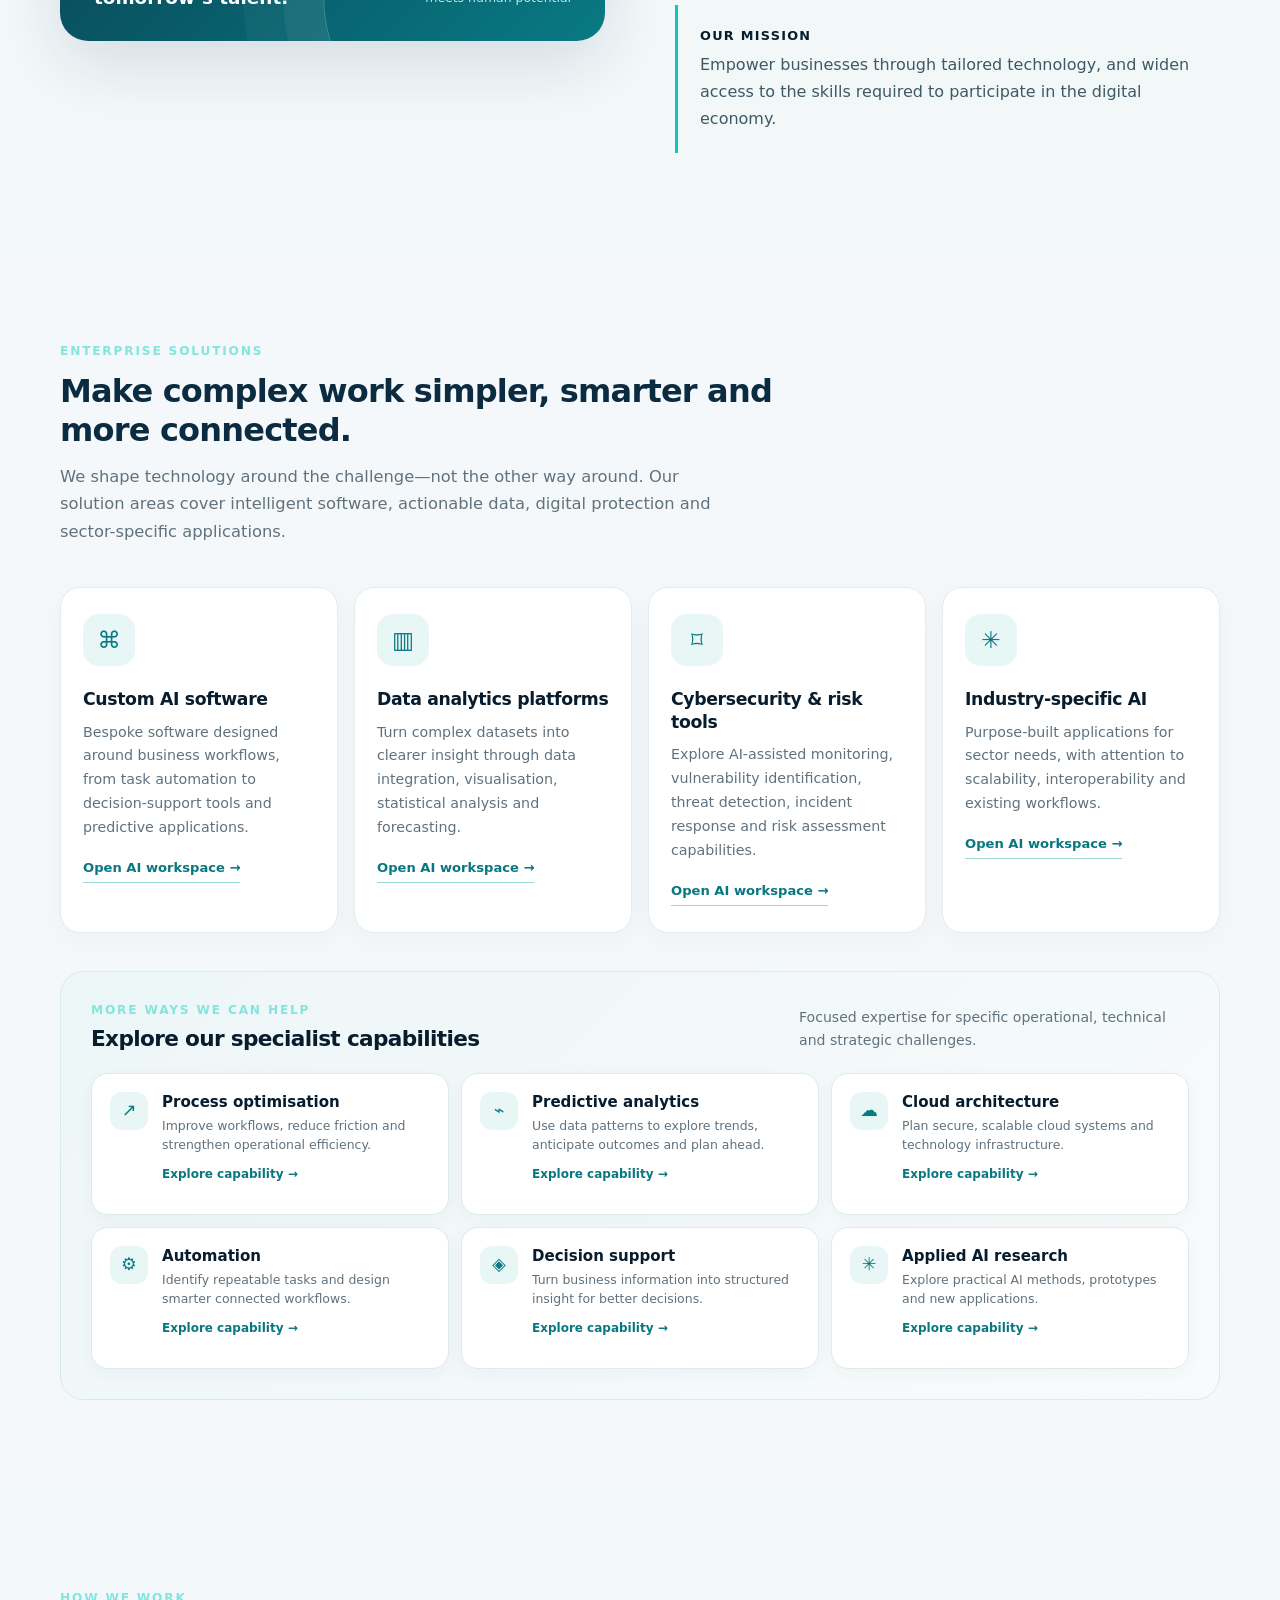
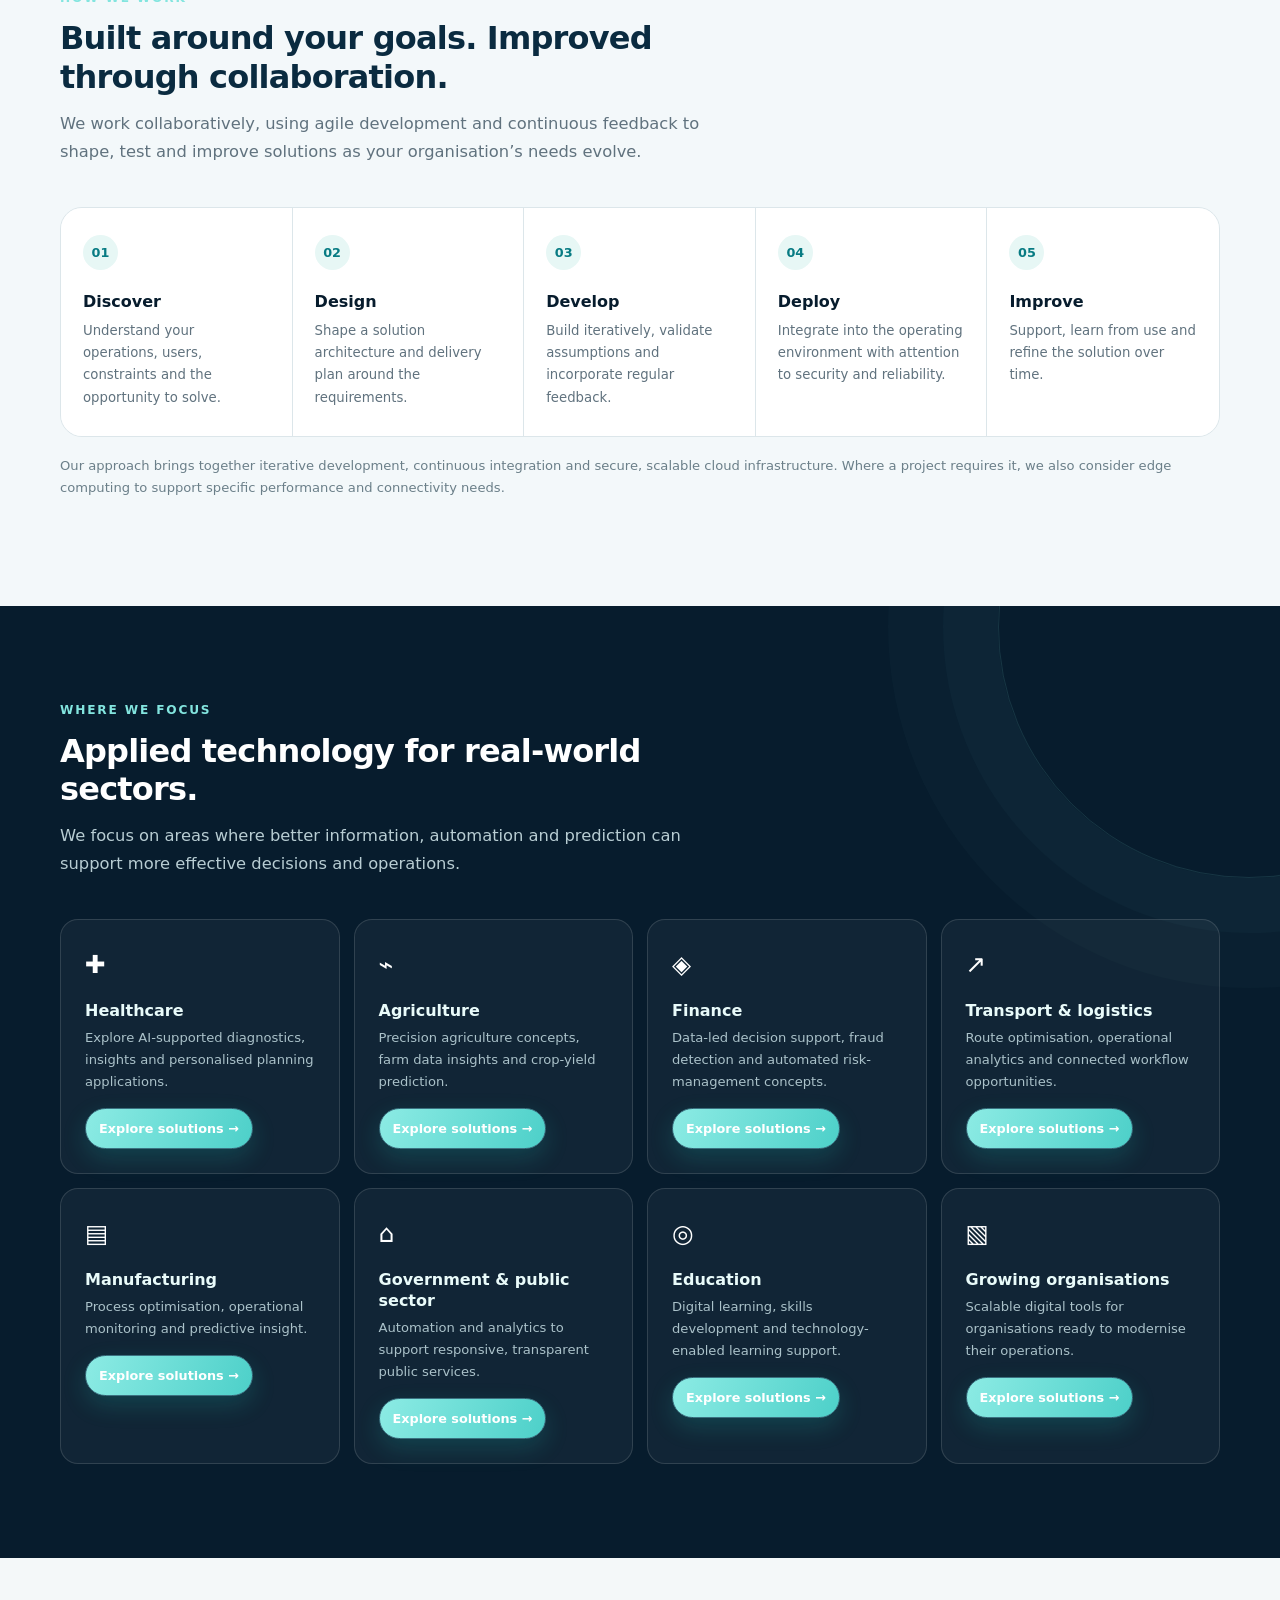
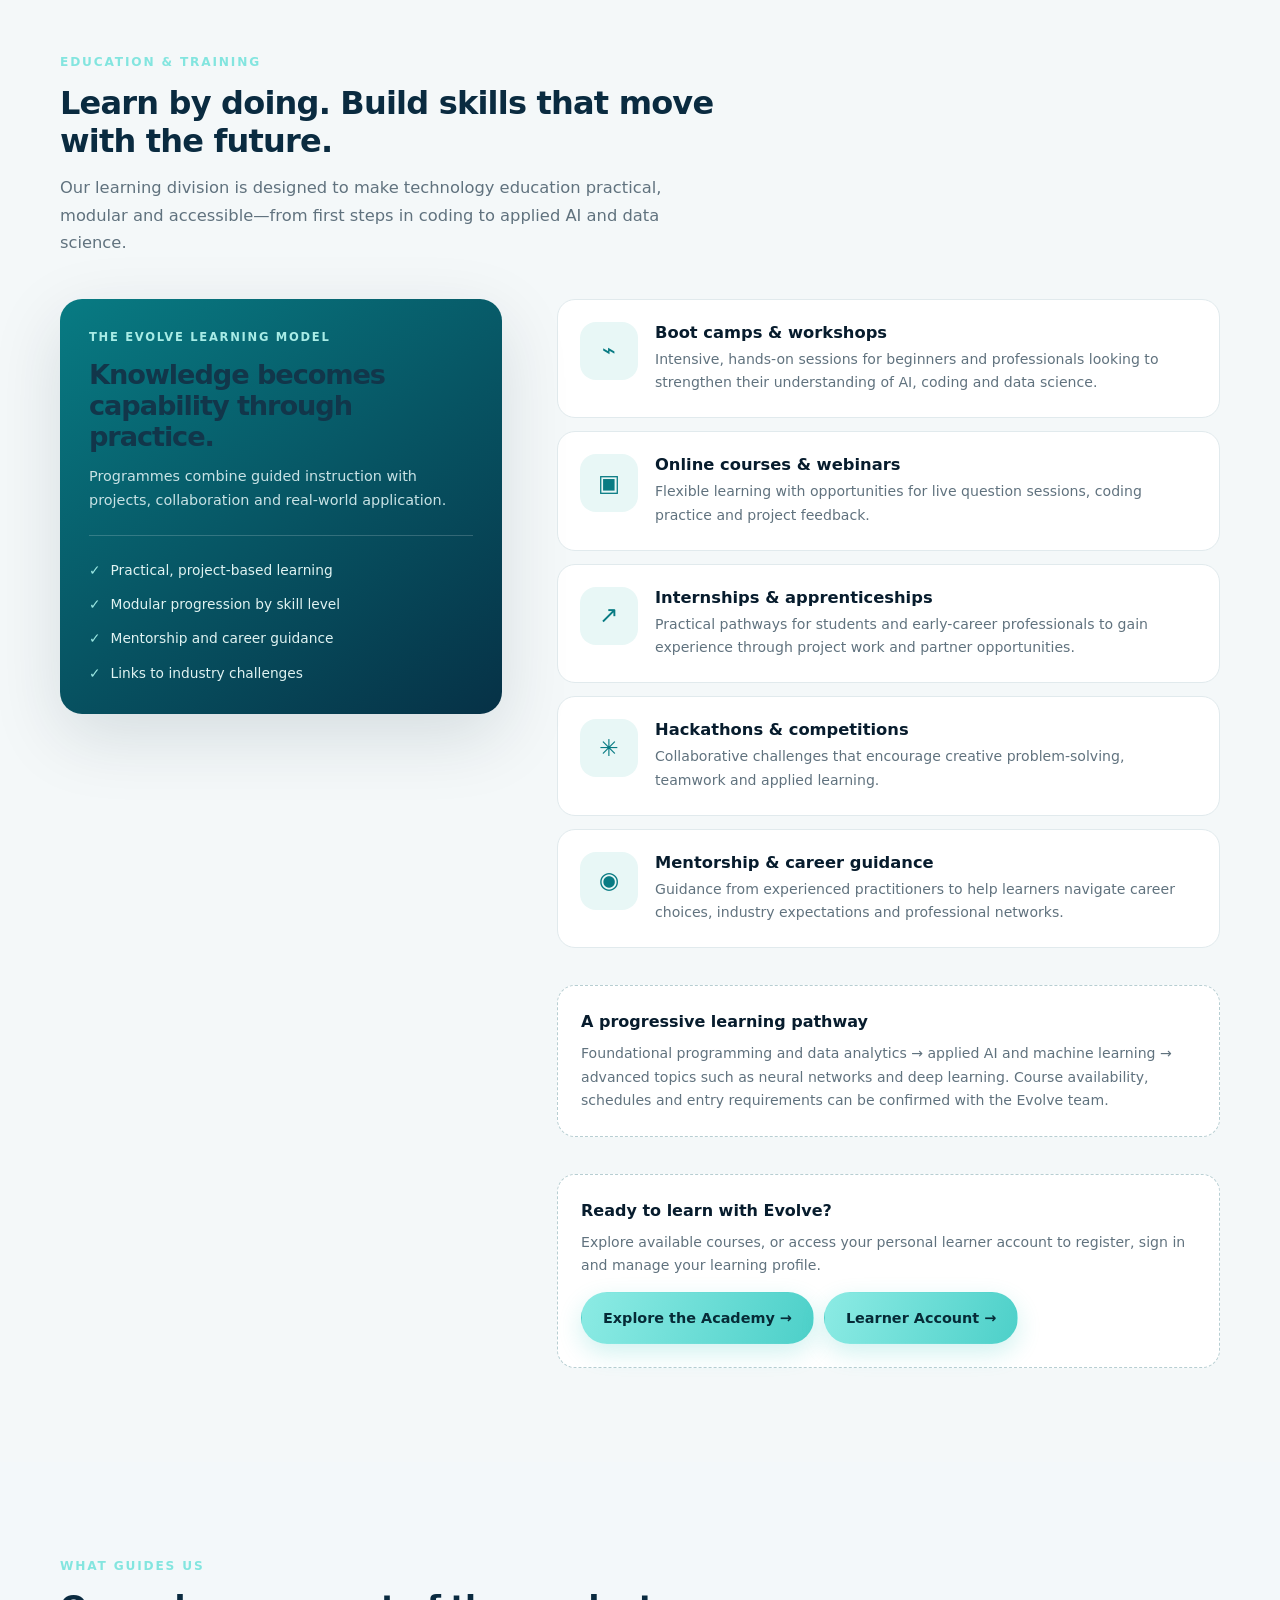
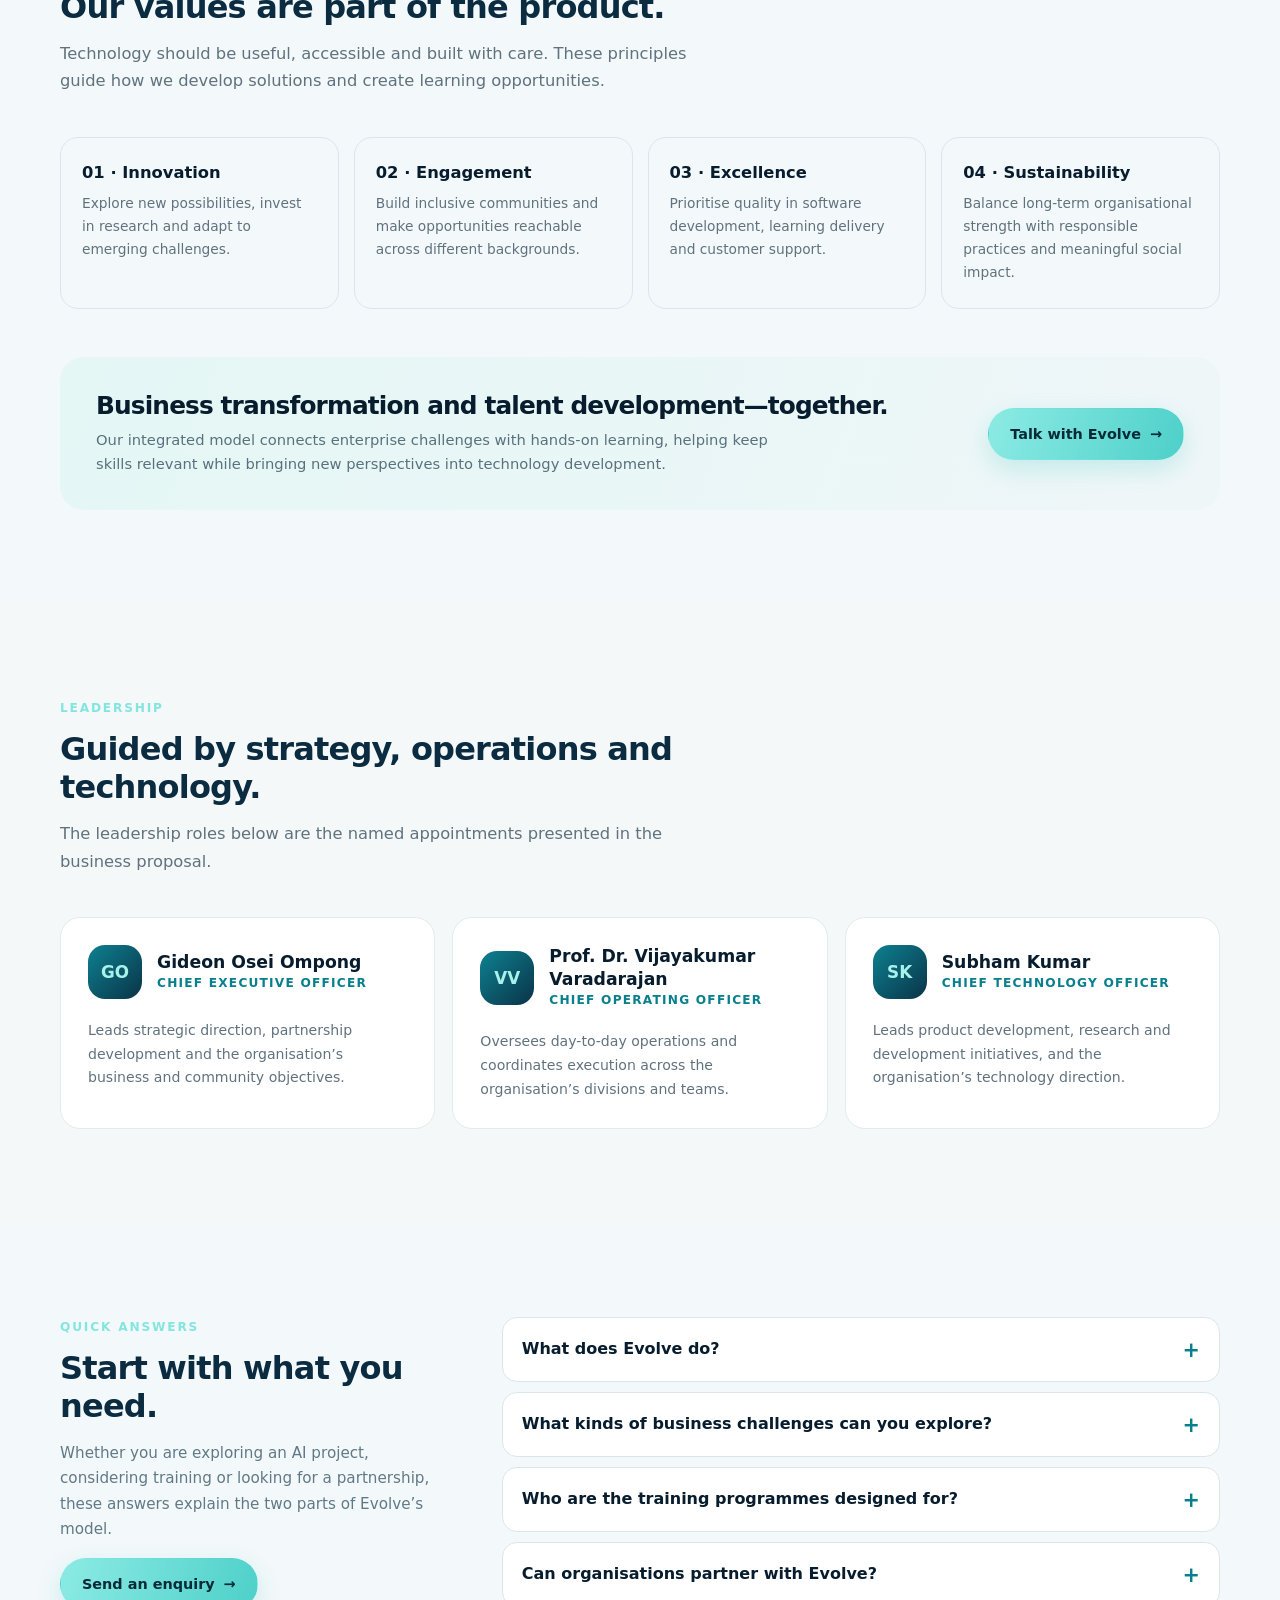
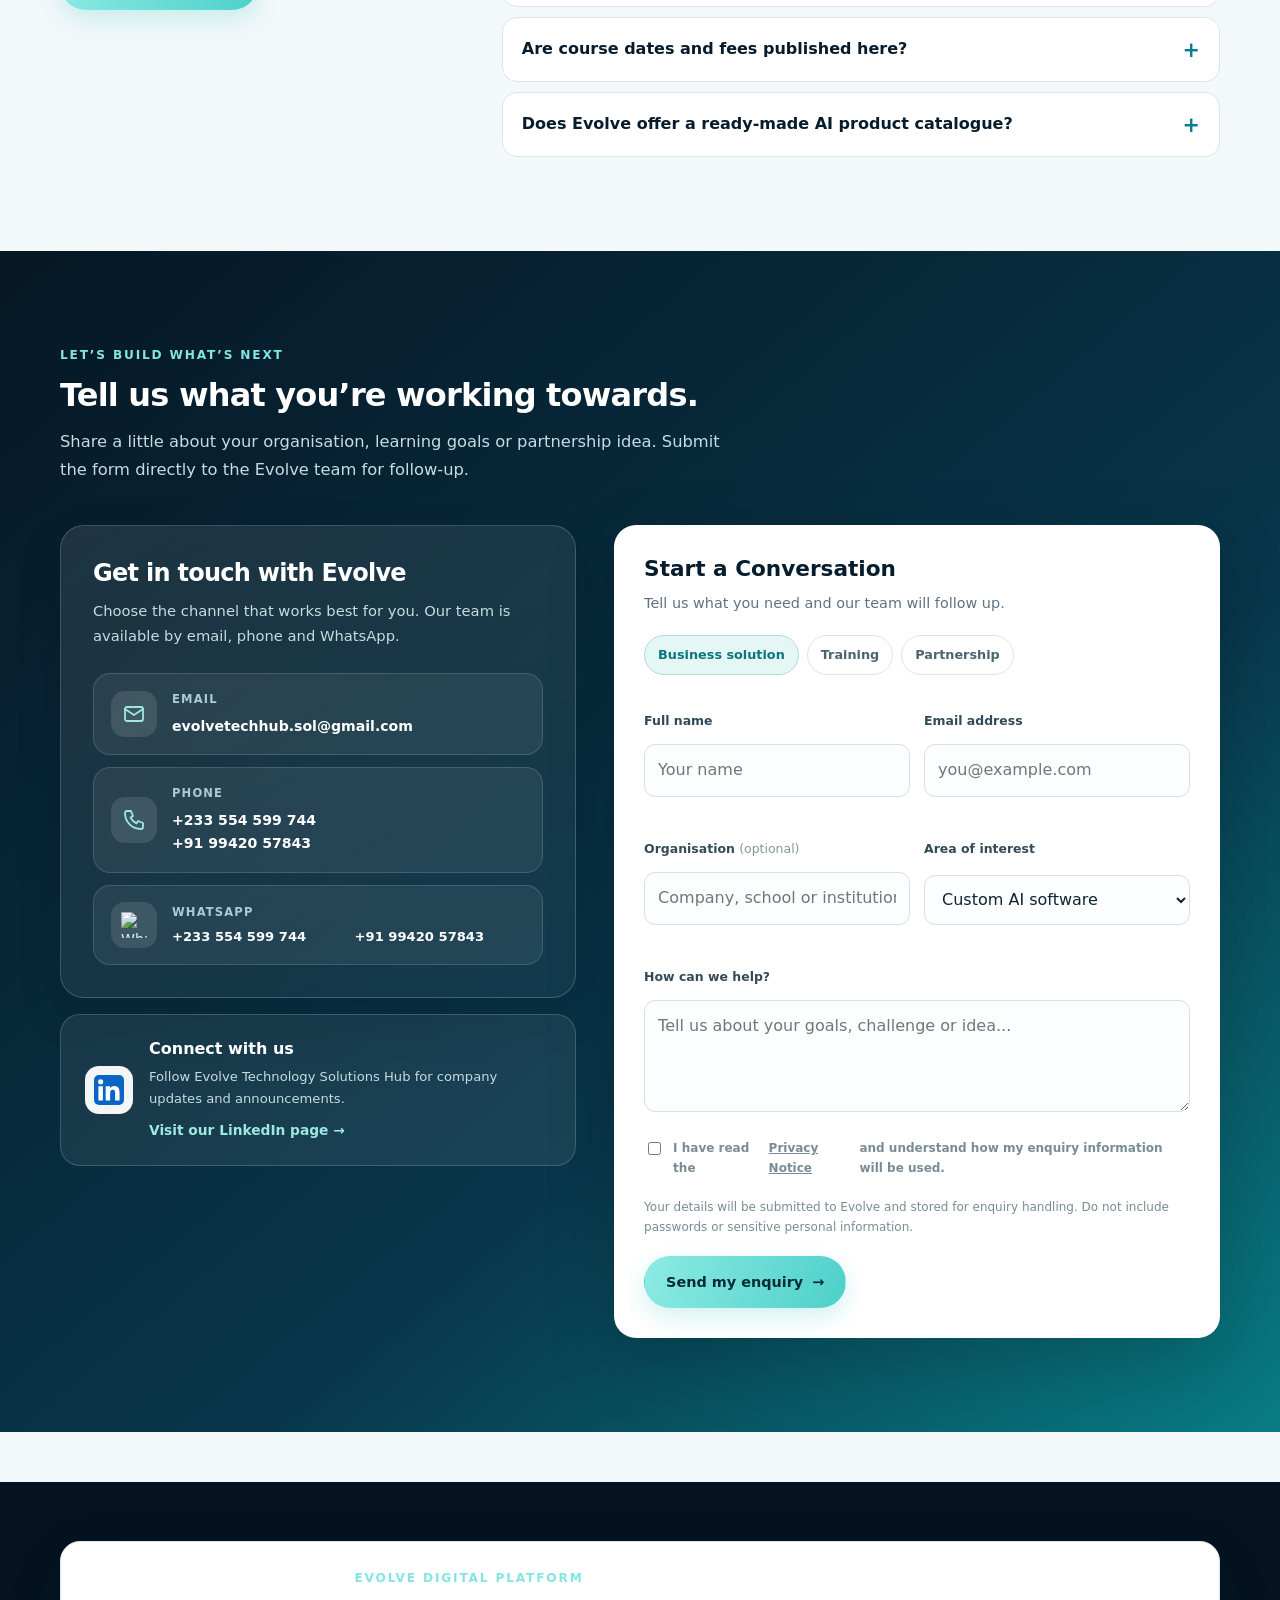
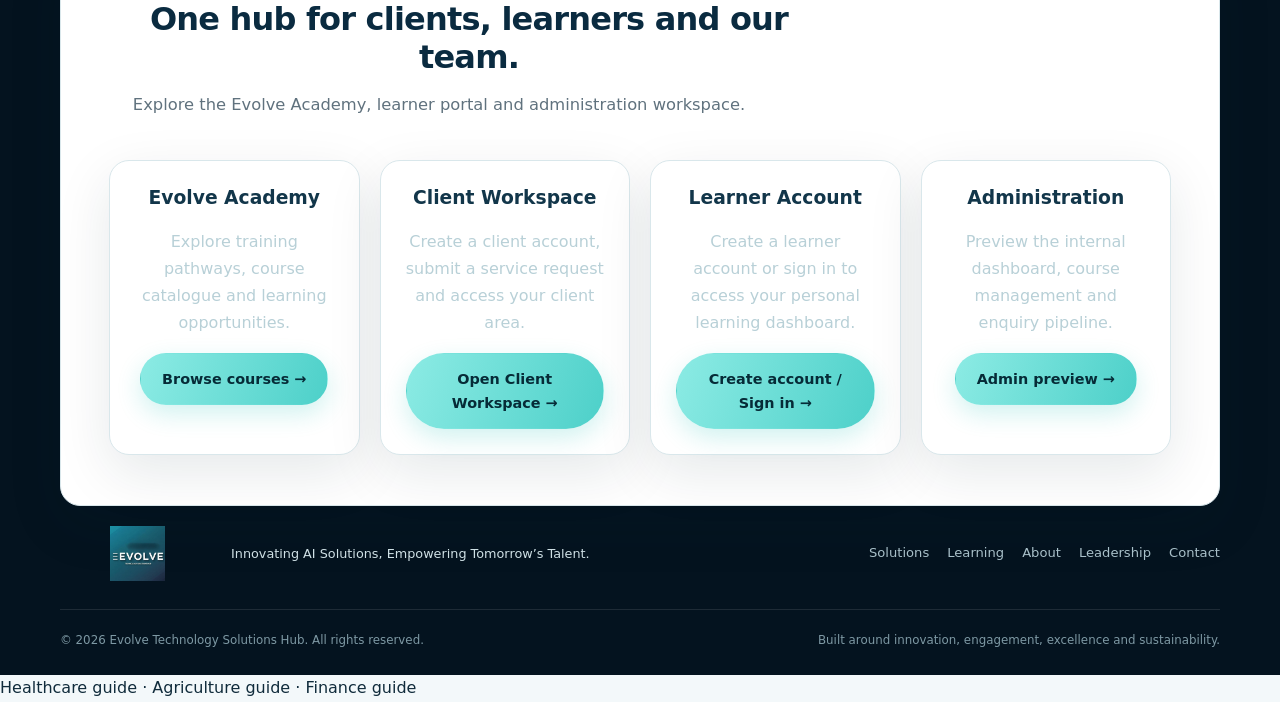
==== commit 2c6ecc39: "Route main service cards to distinct workspace identities" ====
--- a/evolve-platform 3/index.html
+++ b/evolve-platform 3/index.html
@@ -328,9 +328,9 @@
         <div class="section-head reveal"><div class="kicker">Enterprise solutions</div><h2>Make complex work simpler, smarter and more connected.</h2><p>We shape technology around the challenge—not the other way around. Our solution areas cover intelligent software, actionable data, digital protection and sector-specific applications.</p></div>
         <div class="card-grid">
           <article class="service-card reveal"><div class="service-icon">⌘</div><h3>Custom AI software</h3><p>Bespoke software designed around business workflows, from task automation to decision-support tools and predictive applications.</p><a class="service-quote" href="ai-workspace.html?service=custom-ai-software">Open AI workspace →</a></article>
-          <article class="service-card reveal"><div class="service-icon">▥</div><h3>Data analytics platforms</h3><p>Turn complex datasets into clearer insight through data integration, visualisation, statistical analysis and forecasting.</p><a class="service-quote" href="ai-workspace.html?service=predictive-analytics">Open AI workspace →</a></article>
+          <article class="service-card reveal"><div class="service-icon">▥</div><h3>Data analytics platforms</h3><p>Turn complex datasets into clearer insight through data integration, visualisation, statistical analysis and forecasting.</p><a class="service-quote" href="ai-workspace.html?service=data-analytics-platforms">Open AI workspace →</a></article>
           <article class="service-card reveal"><div class="service-icon">⌑</div><h3>Cybersecurity & risk tools</h3><p>Explore AI-assisted monitoring, vulnerability identification, threat detection, incident response and risk assessment capabilities.</p><a class="service-quote" href="ai-workspace.html?service=cybersecurity">Open AI workspace →</a></article>
-          <article class="service-card reveal"><div class="service-icon">✳</div><h3>Industry-specific AI</h3><p>Purpose-built applications for sector needs, with attention to scalability, interoperability and existing workflows.</p><a class="service-quote" href="ai-workspace.html?service=applied-ai-research">Open AI workspace →</a></article>
+          <article class="service-card reveal"><div class="service-icon">✳</div><h3>Industry-specific AI</h3><p>Purpose-built applications for sector needs, with attention to scalability, interoperability and existing workflows.</p><a class="service-quote" href="ai-workspace.html?service=industry-specific-ai">Open AI workspace →</a></article>
         </div>
         <div class="specialist-section">
           <div class="specialist-heading"><div><div class="kicker">More ways we can help</div><h3>Explore our specialist capabilities</h3></div><p>Focused expertise for specific operational, technical and strategic challenges.</p></div>
